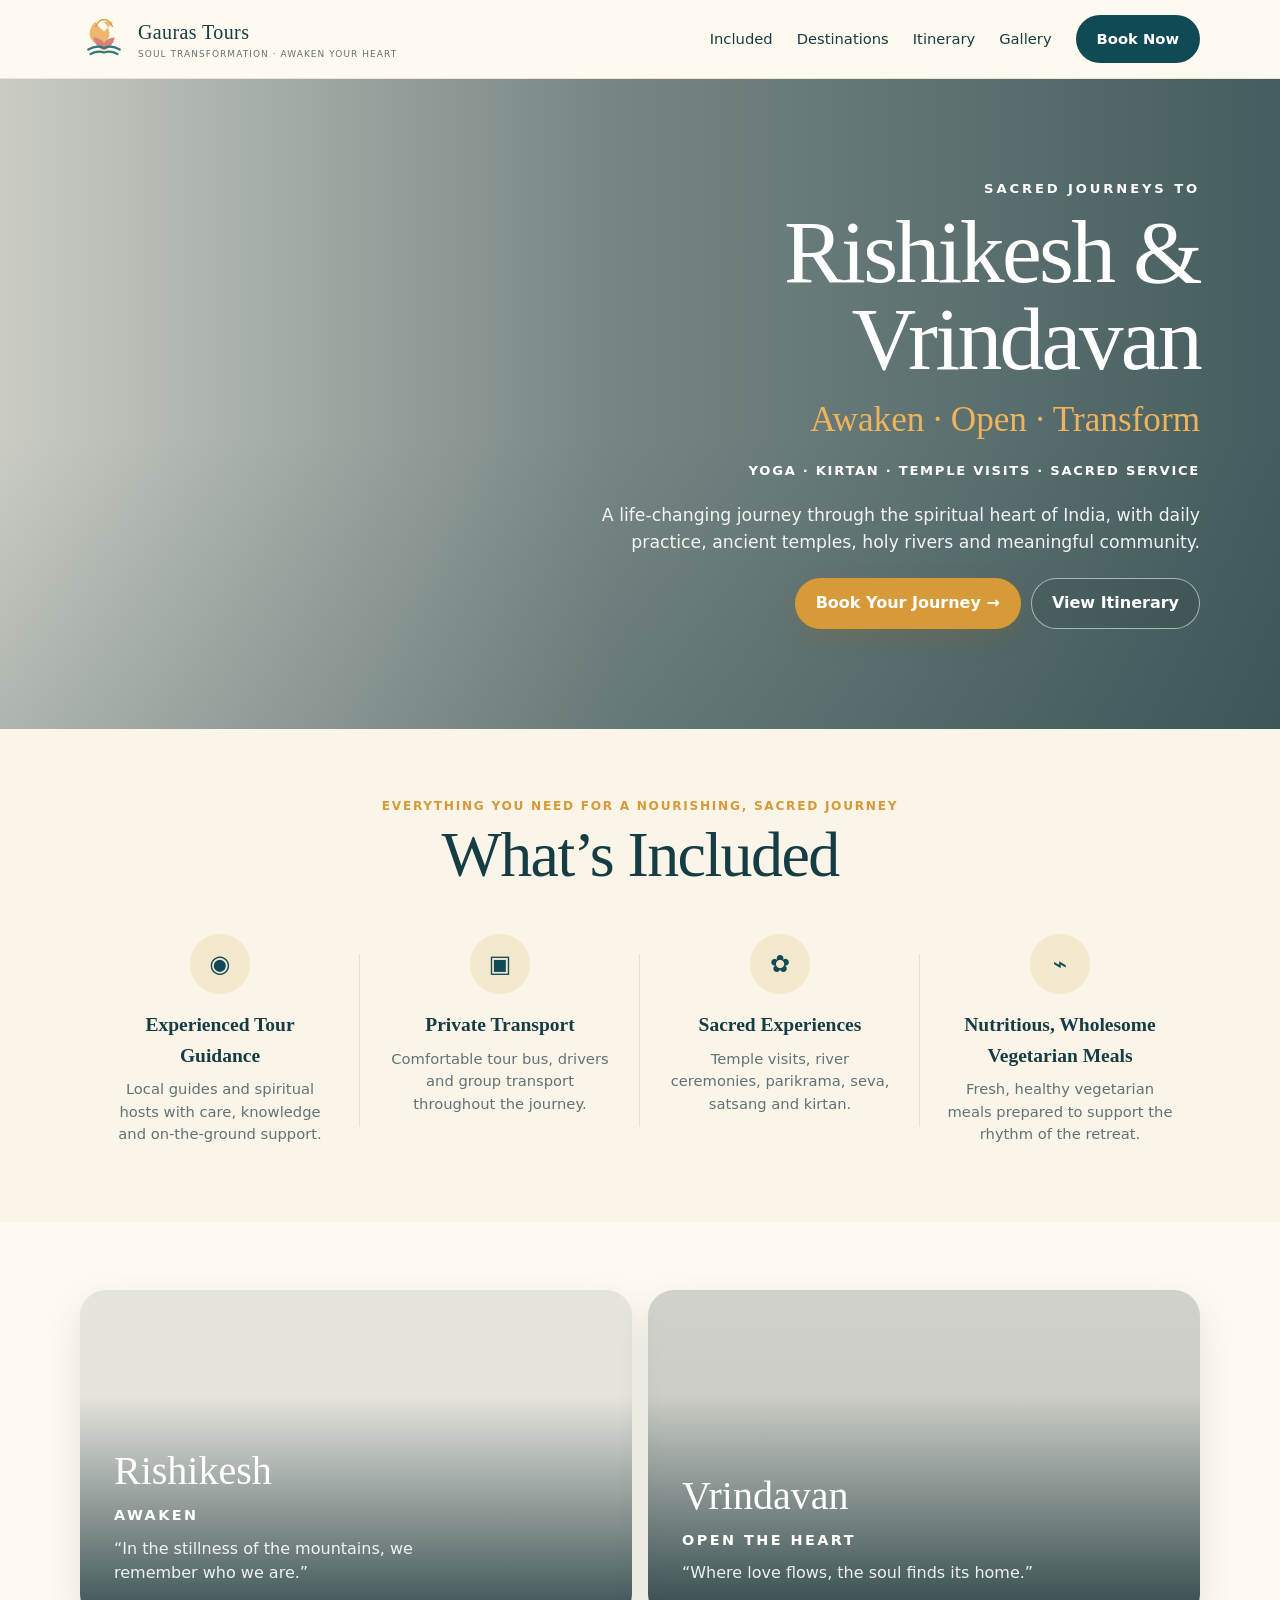
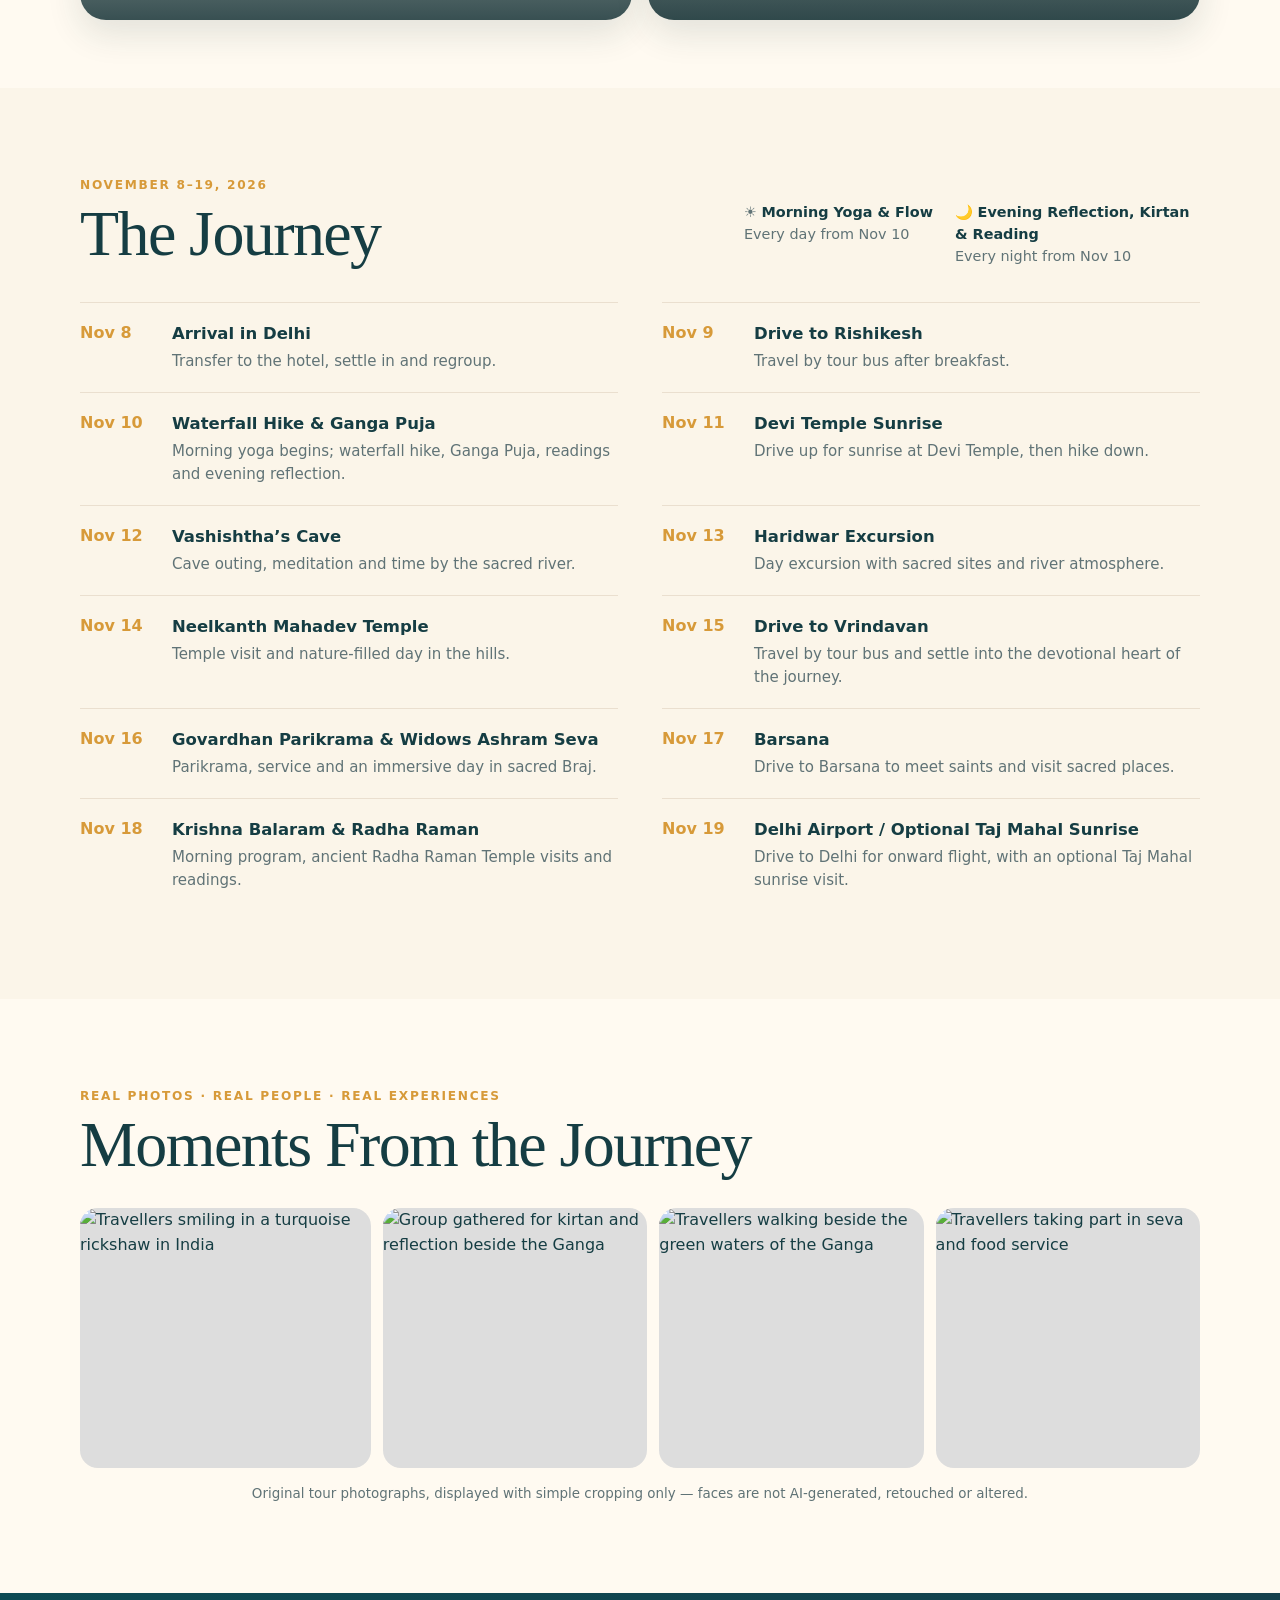
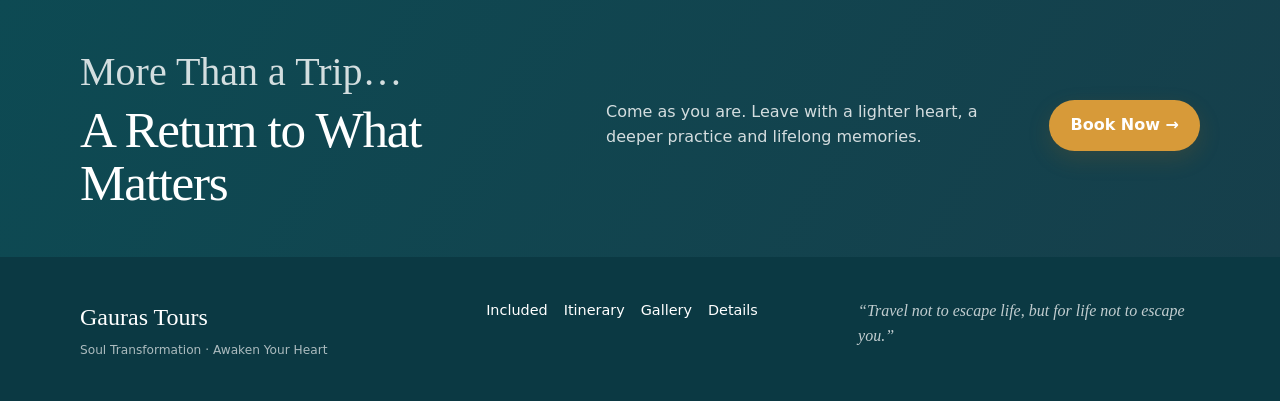
==== index.html @ 0816b063 "Add files via upload Update photos and website layout" ====
<!doctype html>
<html lang="en">
<head>
  <meta charset="utf-8" />
  <meta name="viewport" content="width=device-width, initial-scale=1" />
  <meta name="description" content="Gauras Tours — a small-group spiritual journey through Delhi, Rishikesh and Vrindavan, November 8–19, 2026." />
  <title>Gauras Tours — Soul Transformation, Awaken Your Heart</title>
  <link rel="icon" href="favicon.svg" />
  <link rel="stylesheet" href="styles.css" />
</head>
<body>
  <nav class="nav">
    <div class="container nav-inner">
      <a class="brand" href="#top" aria-label="Gauras Tours home">
        <span class="brand-mark" aria-hidden="true">
          <svg viewBox="0 0 64 64" fill="none">
            <path d="M32 9c6 7 8 13 7 19-2 9-13 12-13 12s-11-3-13-12c-1-6 1-12 7-19 4 6 7 8 12 13 5-5 8-7 12-13Z" fill="#efb66d"/>
            <path d="M18 30c5 0 10 2 14 7 4-5 9-7 14-7-1 8-6 14-14 17-8-3-13-9-14-17Z" fill="#d7817b"/>
            <path d="M11 46c7-4 14-5 21-2 7-3 14-2 21 2M14 52c6-3 12-4 18-2 6-2 12-1 18 2" stroke="#2f7a78" stroke-width="3" stroke-linecap="round"/>
            <path d="M21 15c3-6 7-9 11-9 4 0 8 3 11 9" stroke="#d8a044" stroke-width="2.2" stroke-linecap="round"/>
          </svg>
        </span>
        <span><strong>Gauras Tours</strong><small>Soul Transformation · Awaken Your Heart</small></span>
      </a>
      <button class="menu-btn" aria-label="Open menu">☰</button>
      <div class="nav-links">
        <a href="#included">Included</a>
        <a href="#destinations">Destinations</a>
        <a href="#itinerary">Itinerary</a>
        <a href="#gallery">Gallery</a>
        <a class="btn btn-primary" href="booking.html">Book Now</a>
      </div>
    </div>
  </nav>

  <main id="top">
    <section class="hero-banner">
      <div class="hero-shade"></div>
      <div class="container hero-copy">
        <p class="eyebrow light">Sacred journeys to</p>
        <h1>Rishikesh &amp; Vrindavan</h1>
        <p class="script-line">Awaken · Open · Transform</p>
        <p class="hero-tags">Yoga · Kirtan · Temple Visits · Sacred Service</p>
        <p class="hero-sub">A life-changing journey through the spiritual heart of India, with daily practice, ancient temples, holy rivers and meaningful community.</p>
        <div class="hero-actions">
          <a class="btn btn-gold" href="booking.html">Book Your Journey →</a>
          <a class="btn btn-ghost" href="#itinerary">View Itinerary</a>
        </div>
      </div>
    </section>

    <section class="section compact" id="included">
      <div class="container">
        <div class="section-title centered">
          <p class="kicker">Everything you need for a nourishing, sacred journey</p>
          <h2>What’s Included</h2>
        </div>
        <div class="include-grid">
          <article class="include-card"><div class="icon-badge">◉</div><h3>Experienced Tour Guidance</h3><p>Local guides and spiritual hosts with care, knowledge and on-the-ground support.</p></article>
          <article class="include-card"><div class="icon-badge">▣</div><h3>Private Transport</h3><p>Comfortable tour bus, drivers and group transport throughout the journey.</p></article>
          <article class="include-card"><div class="icon-badge">✿</div><h3>Sacred Experiences</h3><p>Temple visits, river ceremonies, parikrama, seva, satsang and kirtan.</p></article>
          <article class="include-card"><div class="icon-badge">⌁</div><h3>Nutritious, Wholesome Vegetarian Meals</h3><p>Fresh, healthy vegetarian meals prepared to support the rhythm of the retreat.</p></article>
        </div>
      </div>
    </section>

    <section class="section compact alt" id="destinations">
      <div class="container destination-grid">
        <article class="destination destination-rishikesh">
          <div><p class="script-line small-script">Rishikesh</p><h3>AWAKEN</h3><p>“In the stillness of the mountains, we remember who we are.”</p></div>
        </article>
        <article class="destination destination-vrindavan">
          <div><p class="script-line small-script">Vrindavan</p><h3>OPEN THE HEART</h3><p>“Where love flows, the soul finds its home.”</p></div>
        </article>
      </div>
    </section>

    <section class="section" id="itinerary">
      <div class="container">
        <div class="section-title journey-heading">
          <div><p class="kicker">November 8–19, 2026</p><h2>The Journey</h2></div>
          <div class="daily-rhythm">
            <span>☀️ <strong>Morning Yoga &amp; Flow</strong><br>Every day from Nov 10</span>
            <span>🌙 <strong>Evening Reflection, Kirtan &amp; Reading</strong><br>Every night from Nov 10</span>
          </div>
        </div>
        <div class="journey-list">
          <div class="journey-day"><time>Nov 8</time><div><h3>Arrival in Delhi</h3><p>Transfer to the hotel, settle in and regroup.</p></div></div>
          <div class="journey-day"><time>Nov 9</time><div><h3>Drive to Rishikesh</h3><p>Travel by tour bus after breakfast.</p></div></div>
          <div class="journey-day"><time>Nov 10</time><div><h3>Waterfall Hike &amp; Ganga Puja</h3><p>Morning yoga begins; waterfall hike, Ganga Puja, readings and evening reflection.</p></div></div>
          <div class="journey-day"><time>Nov 11</time><div><h3>Devi Temple Sunrise</h3><p>Drive up for sunrise at Devi Temple, then hike down.</p></div></div>
          <div class="journey-day"><time>Nov 12</time><div><h3>Vashishtha’s Cave</h3><p>Cave outing, meditation and time by the sacred river.</p></div></div>
          <div class="journey-day"><time>Nov 13</time><div><h3>Haridwar Excursion</h3><p>Day excursion with sacred sites and river atmosphere.</p></div></div>
          <div class="journey-day"><time>Nov 14</time><div><h3>Neelkanth Mahadev Temple</h3><p>Temple visit and nature-filled day in the hills.</p></div></div>
          <div class="journey-day"><time>Nov 15</time><div><h3>Drive to Vrindavan</h3><p>Travel by tour bus and settle into the devotional heart of the journey.</p></div></div>
          <div class="journey-day"><time>Nov 16</time><div><h3>Govardhan Parikrama &amp; Widows Ashram Seva</h3><p>Parikrama, service and an immersive day in sacred Braj.</p></div></div>
          <div class="journey-day"><time>Nov 17</time><div><h3>Barsana</h3><p>Drive to Barsana to meet saints and visit sacred places.</p></div></div>
          <div class="journey-day"><time>Nov 18</time><div><h3>Krishna Balaram &amp; Radha Raman</h3><p>Morning program, ancient Radha Raman Temple visits and readings.</p></div></div>
          <div class="journey-day"><time>Nov 19</time><div><h3>Delhi Airport / Optional Taj Mahal Sunrise</h3><p>Drive to Delhi for onward flight, with an optional Taj Mahal sunrise visit.</p></div></div>
        </div>
      </div>
    </section>

    <section class="section alt" id="gallery">
      <div class="container">
        <div class="section-title gallery-head">
          <div><p class="kicker">Real photos · real people · real experiences</p><h2>Moments From the Journey</h2></div>
        </div>
        <div class="gallery-grid">
          <figure><img src="assets/rickshaw.jpg" alt="Travellers smiling in a turquoise rickshaw in India" loading="lazy"></figure>
          <figure><img src="assets/riverside-kirtan.jpg" alt="Group gathered for kirtan and reflection beside the Ganga" loading="lazy"></figure>
          <figure><img src="assets/ganga-walk.jpg" alt="Travellers walking beside the green waters of the Ganga" loading="lazy"></figure>
          <figure><img src="assets/seva.jpg" alt="Travellers taking part in seva and food service" loading="lazy"></figure>
        </div>
        <p class="photo-note">Original tour photographs, displayed with simple cropping only — faces are not AI-generated, retouched or altered.</p>
      </div>
    </section>

    <section class="closing-strip">
      <div class="container closing-inner">
        <div><p class="script-line small-script">More Than a Trip…</p><h2>A Return to What Matters</h2></div>
        <p>Come as you are. Leave with a lighter heart, a deeper practice and lifelong memories.</p>
        <a class="btn btn-gold" href="booking.html">Book Now →</a>
      </div>
    </section>
  </main>

  <footer class="footer dark-footer">
    <div class="container footer-inner">
      <div class="footer-brand"><strong>Gauras Tours</strong><span>Soul Transformation · Awaken Your Heart</span></div>
      <div class="footer-links"><a href="#included">Included</a><a href="#itinerary">Itinerary</a><a href="#gallery">Gallery</a><a href="details.html">Details</a></div>
      <div class="footer-quote">“Travel not to escape life, but for life not to escape you.”</div>
    </div>
  </footer>
  <script src="script.js"></script>
</body>
</html>
---- styles.css ----
:root{
  --ink:#153d43;--muted:#607376;--cream:#fbf5e9;--paper:#fffaf1;--teal:#0f4a55;--teal2:#2f7a78;--gold:#d79a39;--rose:#d58179;--line:#eadfcf;--white:#fff;--shadow:0 14px 34px rgba(24,55,58,.12);--radius:24px
}
*{box-sizing:border-box}html{scroll-behavior:smooth}body{margin:0;font-family:Inter,ui-sans-serif,system-ui,-apple-system,BlinkMacSystemFont,"Segoe UI",sans-serif;color:var(--ink);background:var(--cream);line-height:1.55}a{color:inherit;text-decoration:none}img{display:block;max-width:100%}.container{width:min(1120px,calc(100% - 36px));margin:auto}
.nav{position:sticky;top:0;z-index:100;background:rgba(255,250,241,.94);backdrop-filter:blur(14px);border-bottom:1px solid rgba(234,223,207,.85)}.nav-inner{height:78px;display:flex;align-items:center;justify-content:space-between;gap:22px}.brand{display:flex;align-items:center;gap:10px}.brand-mark{width:48px;height:48px;display:grid;place-items:center;flex:0 0 auto}.brand-mark svg{width:100%;height:100%}.brand strong{display:block;font-family:Georgia,serif;font-size:1.25rem;font-weight:500;letter-spacing:.02em}.brand small{display:block;font-size:.56rem;text-transform:uppercase;letter-spacing:.12em;color:var(--muted)}.nav-links{display:flex;align-items:center;gap:24px;font-size:.92rem}.menu-btn{display:none;border:0;background:transparent;font-size:1.55rem;color:var(--ink)}
.btn{display:inline-flex;align-items:center;justify-content:center;padding:12px 20px;border-radius:999px;font-weight:750;border:1px solid transparent;transition:.2s ease}.btn-primary{background:var(--teal);color:white}.btn-gold{background:var(--gold);color:white;box-shadow:0 8px 22px rgba(155,100,24,.2)}.btn-ghost{border-color:rgba(255,255,255,.55);color:white;background:rgba(0,0,0,.08)}.btn:hover{transform:translateY(-1px)}
.hero-banner{min-height:650px;position:relative;display:grid;align-items:center;background-image:url('assets/riverside-kirtan.jpg');background-size:cover;background-position:center 44%;overflow:hidden}.hero-shade{position:absolute;inset:0;background:linear-gradient(90deg,rgba(8,42,48,.20),rgba(8,42,48,.55) 48%,rgba(8,42,48,.75)),linear-gradient(0deg,rgba(8,42,48,.14),transparent 45%)}.hero-copy{position:relative;color:white;text-align:right;display:flex;flex-direction:column;align-items:flex-end}.eyebrow{font-size:.82rem;text-transform:uppercase;letter-spacing:.22em;font-weight:800;margin:0 0 8px}.hero-copy h1{font-family:Georgia,serif;font-size:clamp(3.4rem,7vw,6.2rem);line-height:.98;max-width:760px;margin:0;font-weight:500;letter-spacing:-.03em}.script-line{font-family:"Brush Script MT","Segoe Script",cursive;font-size:2.2rem;color:#efb35a;margin:10px 0 0}.hero-tags{text-transform:uppercase;letter-spacing:.13em;font-size:.82rem;font-weight:800}.hero-sub{max-width:600px;font-size:1.08rem;color:rgba(255,255,255,.92);margin:8px 0 22px}.hero-actions{display:flex;gap:10px;flex-wrap:wrap;justify-content:flex-end}
.section{padding:88px 0}.section.compact{padding:68px 0}.section.alt{background:var(--paper)}.section-title h2,h2{font-family:Georgia,serif;font-weight:500;font-size:clamp(2.4rem,5vw,4.5rem);line-height:1.04;letter-spacing:-.025em;margin:6px 0 0}.section-title.centered{text-align:center}.kicker{text-transform:uppercase;letter-spacing:.14em;color:var(--gold);font-size:.76rem;font-weight:800;margin:0}
.include-grid{display:grid;grid-template-columns:repeat(4,1fr);gap:0;margin-top:38px}.include-card{text-align:center;padding:8px 26px;position:relative}.include-card:not(:last-child):after{content:"";position:absolute;right:0;top:12%;height:76%;width:1px;background:var(--line)}.icon-badge{width:60px;height:60px;margin:0 auto 16px;border-radius:50%;display:grid;place-items:center;background:#f3e7ce;color:var(--teal);font-size:1.5rem}.include-card h3{font-family:Georgia,serif;font-size:1.22rem;margin:0 0 7px}.include-card p{font-size:.92rem;color:var(--muted);margin:0}
.destination-grid{display:grid;grid-template-columns:1fr 1fr;gap:16px}.destination{min-height:330px;border-radius:26px;overflow:hidden;position:relative;display:flex;align-items:flex-end;padding:34px;color:white;background-size:cover;background-position:center;box-shadow:var(--shadow)}.destination:before{content:"";position:absolute;inset:0;background:linear-gradient(to top,rgba(6,37,42,.80),rgba(6,37,42,.10) 68%)}.destination>div{position:relative}.small-script{font-size:2.5rem;color:white;margin:0}.destination h3{font-size:.9rem;letter-spacing:.17em;margin:2px 0 10px}.destination p:last-child{max-width:360px;margin:0;color:rgba(255,255,255,.9)}.destination-rishikesh{background-image:url('assets/ganga-walk.jpg')}.destination-vrindavan{background-image:linear-gradient(rgba(30,49,46,.10),rgba(30,49,46,.18)),url('assets/vrindavan-real.jpg');background-position:center 58%}
.journey-heading{display:flex;justify-content:space-between;align-items:flex-end;gap:30px;margin-bottom:34px}.daily-rhythm{display:flex;gap:22px;font-size:.9rem;color:var(--muted)}.daily-rhythm span{max-width:245px}.daily-rhythm strong{color:var(--ink)}.journey-list{display:grid;grid-template-columns:1fr 1fr;column-gap:44px;row-gap:0}.journey-day{display:grid;grid-template-columns:78px 1fr;gap:14px;padding:18px 0;border-top:1px solid var(--line)}.journey-day time{font-weight:850;color:var(--gold)}.journey-day h3{font-size:1.03rem;margin:0 0 4px}.journey-day p{margin:0;color:var(--muted);font-size:.94rem}
.gallery-head{display:flex;justify-content:space-between;align-items:end}.gallery-grid{display:grid;grid-template-columns:1.1fr 1fr 1fr 1fr;gap:12px;margin-top:30px}.gallery-grid figure{margin:0;height:260px;border-radius:18px;overflow:hidden;background:#ddd}.gallery-grid figure:first-child{height:260px}.gallery-grid img{width:100%;height:100%;object-fit:cover}.gallery-grid figure:nth-child(1) img{object-position:center 48%}.gallery-grid figure:nth-child(2) img{object-position:center 47%}.gallery-grid figure:nth-child(3) img{object-position:center 50%}.gallery-grid figure:nth-child(4) img{object-position:center 44%}.photo-note{text-align:center;color:var(--muted);font-size:.84rem;margin:16px 0 0}
.closing-strip{background:linear-gradient(120deg,#0d4a53,#163f4b);color:white;padding:48px 0}.closing-inner{display:grid;grid-template-columns:1.2fr 1fr auto;gap:30px;align-items:center}.closing-inner h2{font-size:clamp(2rem,4vw,3.4rem);margin:0}.closing-inner p{color:rgba(255,255,255,.82);margin:0}.dark-footer{background:#0b3943;color:white;padding:42px 0}.footer-inner{display:grid;grid-template-columns:1.1fr 1fr 1fr;gap:30px;align-items:start}.footer-brand strong{display:block;font-family:Georgia,serif;font-size:1.5rem;font-weight:500}.footer-brand span{display:block;color:rgba(255,255,255,.66);font-size:.76rem;margin-top:4px}.footer-links{display:flex;gap:16px;flex-wrap:wrap;font-size:.9rem}.footer-quote{font-family:Georgia,serif;font-style:italic;color:rgba(255,255,255,.75)}
.page-hero{padding:72px 0 48px}.page-hero h1{font-family:Georgia,serif;font-size:clamp(3rem,7vw,5.8rem);font-weight:500;line-height:1;margin:12px 0 18px}.prose{max-width:820px}.timeline{display:grid;gap:0}.timeline-item{display:grid;grid-template-columns:140px 1fr;gap:22px;padding:22px 0;border-top:1px solid var(--line)}.timeline-item strong{color:var(--gold)}.timeline-item h3{margin:0 0 5px}.timeline-item p{margin:0;color:var(--muted)}.cards{display:grid;grid-template-columns:repeat(4,1fr);gap:16px}.card{background:white;border:1px solid var(--line);border-radius:20px;padding:24px}.card h3{margin:0 0 7px}.card p{margin:0;color:var(--muted)}.price-panel{display:grid;grid-template-columns:1.1fr .9fr;gap:22px}.price-main{background:var(--teal);color:white;padding:38px;border-radius:26px}.price{font-family:Georgia,serif;font-size:4rem}.booking-layout{display:grid;grid-template-columns:1.05fr .95fr;gap:28px;align-items:start}.form-card{background:white;border:1px solid var(--line);border-radius:24px;padding:28px}.form-grid{display:grid;grid-template-columns:1fr 1fr;gap:14px}.field{margin-bottom:15px}label{display:block;font-size:.9rem;font-weight:750;margin-bottom:6px}input,select,textarea{width:100%;font:inherit;padding:13px 14px;border:1px solid #d9cfbf;border-radius:12px;background:#fffdf8}textarea{min-height:120px}.notice{background:#f3eadc;border-radius:16px;padding:17px;color:#665c4f;font-size:.9rem}.small{font-size:.86rem;color:var(--muted)}
@media(max-width:900px){.include-grid{grid-template-columns:1fr 1fr;gap:24px}.include-card:after{display:none}.journey-list{grid-template-columns:1fr}.journey-heading{align-items:flex-start;flex-direction:column}.daily-rhythm{flex-direction:column;gap:10px}.gallery-grid{grid-template-columns:1fr 1fr}.gallery-grid figure,.gallery-grid figure:first-child{height:280px}.closing-inner,.footer-inner,.price-panel,.booking-layout{grid-template-columns:1fr}.cards{grid-template-columns:1fr 1fr}}
@media(max-width:720px){.container{width:min(100% - 28px,1120px)}.nav-inner{height:68px}.brand small{display:none}.brand-mark{width:42px;height:42px}.menu-btn{display:block}.nav-links{display:none;position:absolute;left:14px;right:14px;top:74px;padding:16px;border-radius:16px;background:#fffaf1;border:1px solid var(--line);box-shadow:var(--shadow);flex-direction:column;align-items:stretch}.nav-links.open{display:flex}.nav-links .btn{width:100%}.hero-banner{min-height:620px;background-position:37% center}.hero-shade{background:linear-gradient(0deg,rgba(8,42,48,.80),rgba(8,42,48,.20) 58%,rgba(8,42,48,.08))}.hero-copy{text-align:left;align-items:flex-start;justify-content:flex-end;padding-top:250px;padding-bottom:40px}.hero-copy h1{font-size:clamp(3rem,15vw,4.7rem)}.script-line{font-size:1.9rem}.hero-tags{font-size:.72rem}.hero-actions{justify-content:flex-start}.section,.section.compact{padding:58px 0}.include-grid{grid-template-columns:1fr}.include-card{padding:8px 12px}.destination-grid{grid-template-columns:1fr}.destination{min-height:300px}.destination-vrindavan{background-position:center 54%}.journey-day{grid-template-columns:62px 1fr}.gallery-grid{grid-template-columns:1fr 1fr;gap:8px}.gallery-grid figure,.gallery-grid figure:first-child{height:190px}.gallery-grid figure:nth-child(1) img{object-position:center 45%}.gallery-grid figure:nth-child(2) img{object-position:center 45%}.gallery-grid figure:nth-child(3) img{object-position:center 50%}.gallery-grid figure:nth-child(4) img{object-position:center 42%}.closing-inner{gap:18px}.footer-links{gap:12px}.cards{grid-template-columns:1fr}.form-grid{grid-template-columns:1fr}.timeline-item{grid-template-columns:1fr;gap:4px}}
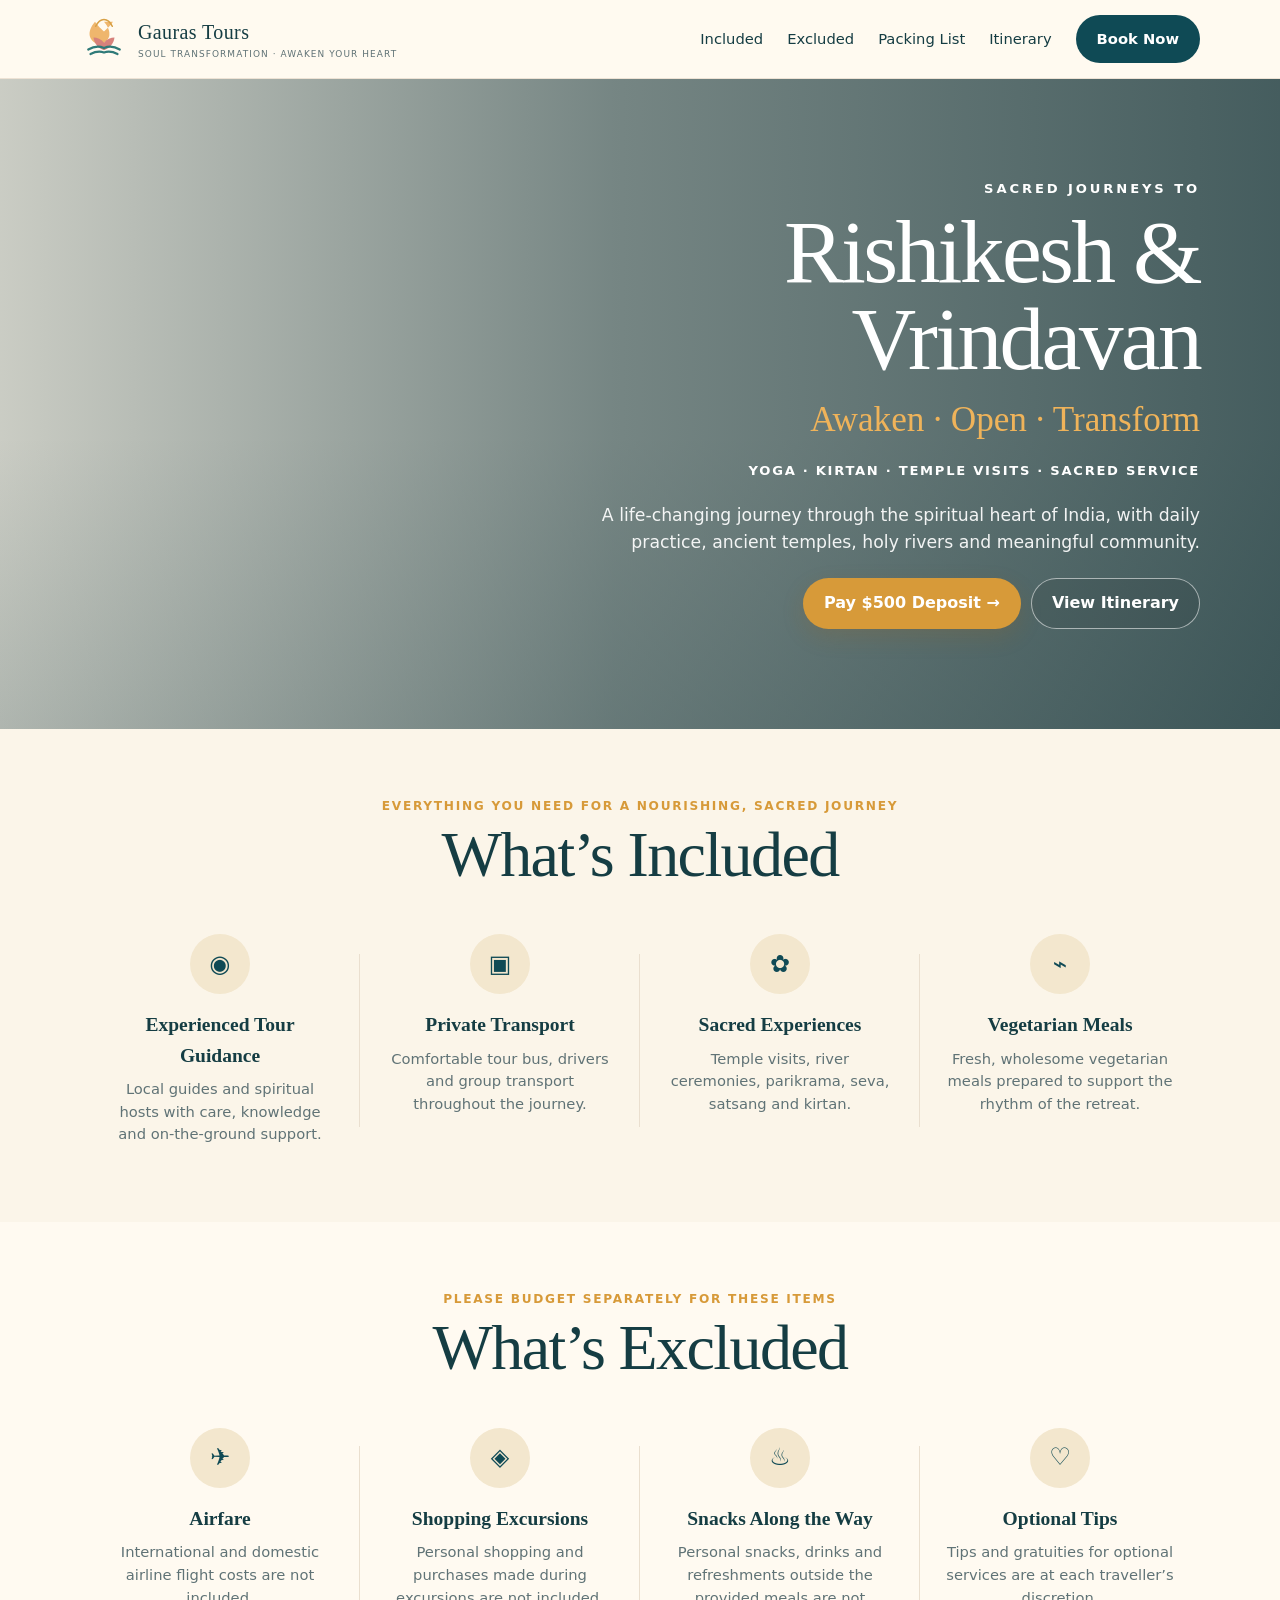
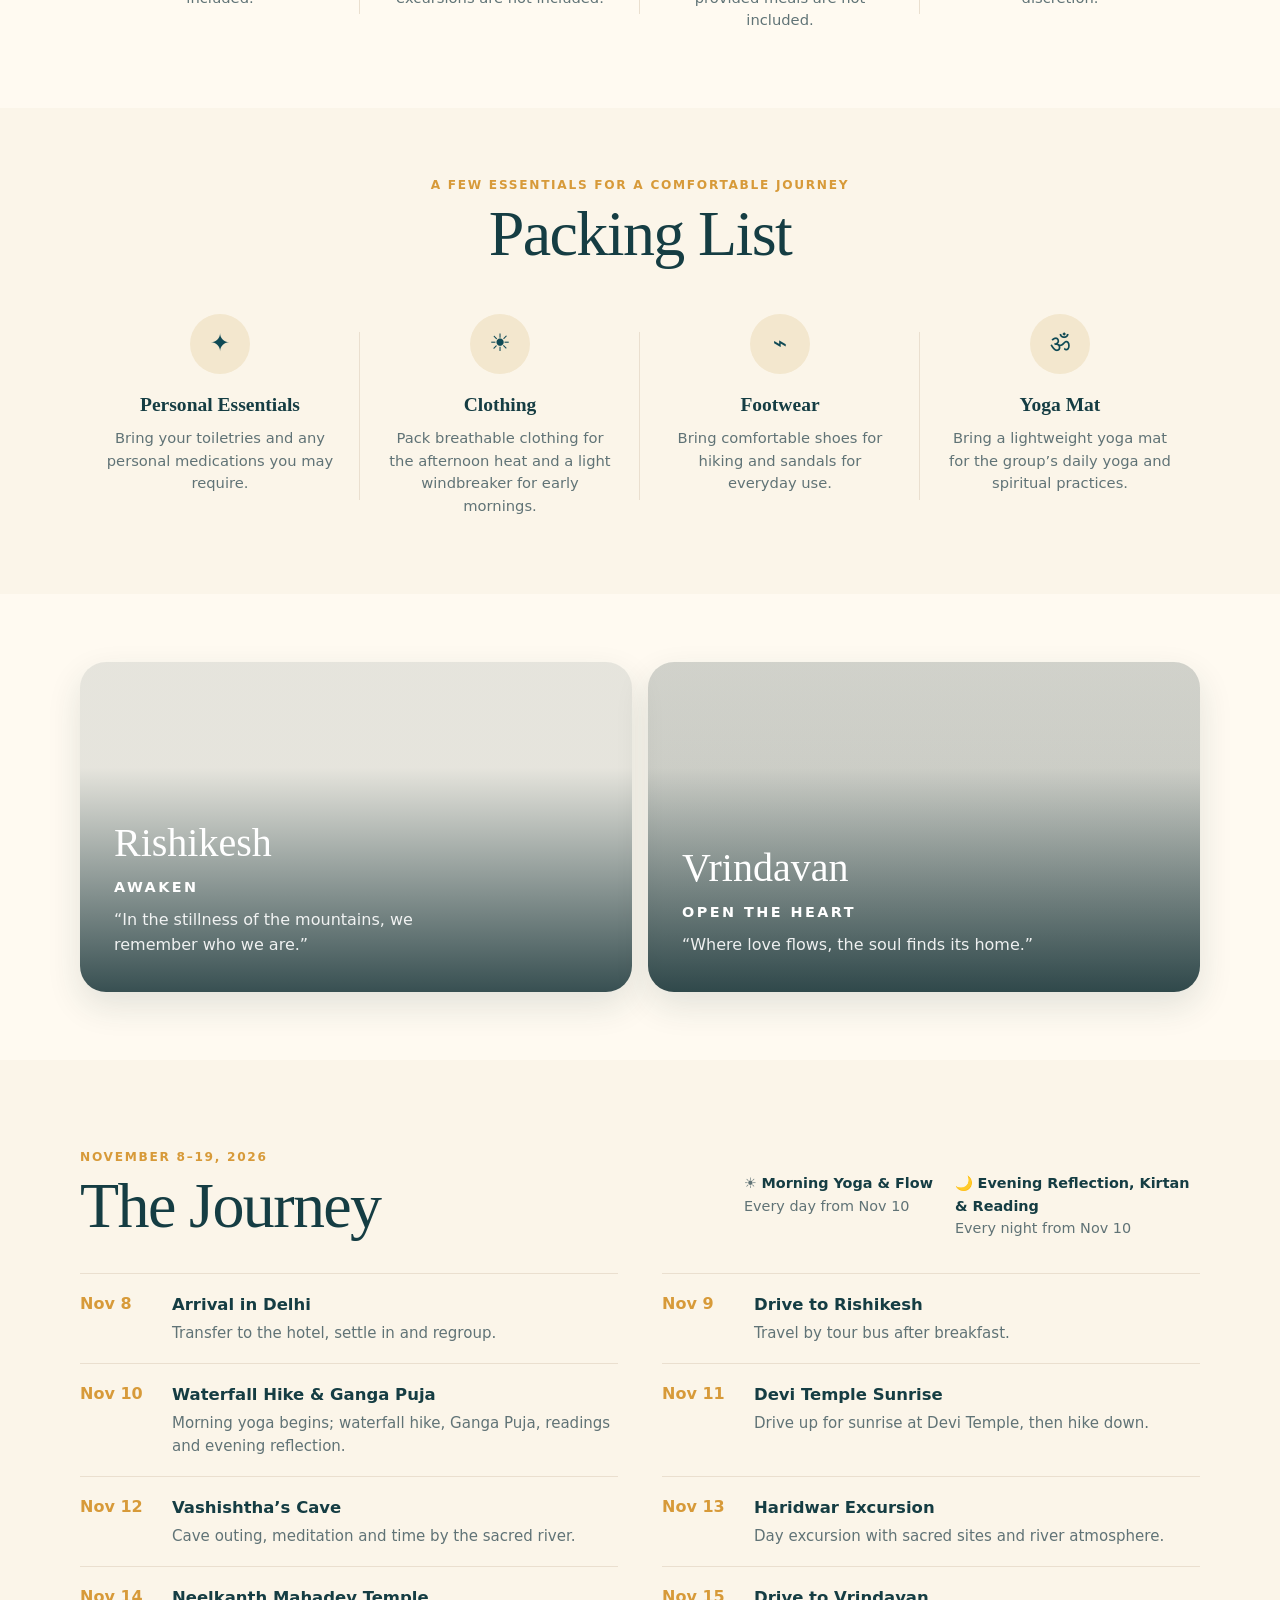
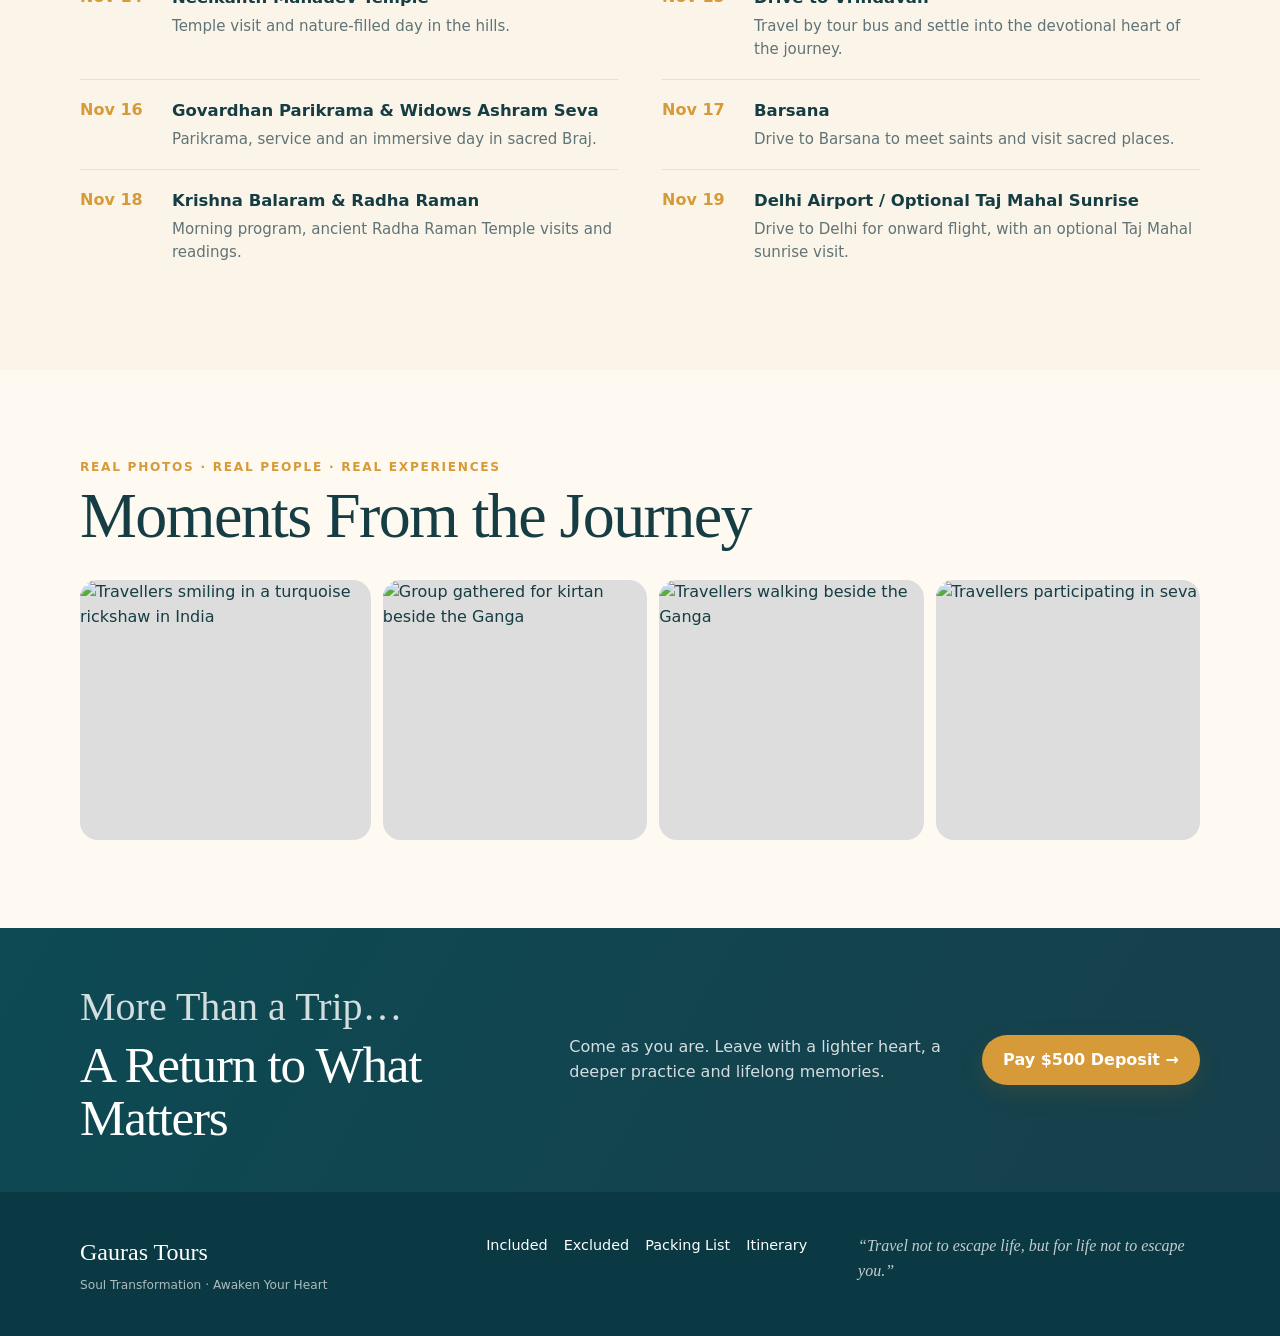
==== commit 13188f91: "Update index.html     Add exclusions, packing list and payment link" ====
--- a/index.html
+++ b/index.html
@@ -1,137 +1,577 @@
 <!doctype html>
+
 <html lang="en">
+
 <head>
+
   <meta charset="utf-8" />
+
   <meta name="viewport" content="width=device-width, initial-scale=1" />
+
   <meta name="description" content="Gauras Tours — a small-group spiritual journey through Delhi, Rishikesh and Vrindavan, November 8–19, 2026." />
+
   <title>Gauras Tours — Soul Transformation, Awaken Your Heart</title>
+
   <link rel="icon" href="favicon.svg" />
+
   <link rel="stylesheet" href="styles.css" />
+
 </head>
+
 <body>
+
   <nav class="nav">
+
     <div class="container nav-inner">
+
       <a class="brand" href="#top" aria-label="Gauras Tours home">
+
         <span class="brand-mark" aria-hidden="true">
+
           <svg viewBox="0 0 64 64" fill="none">
+
             <path d="M32 9c6 7 8 13 7 19-2 9-13 12-13 12s-11-3-13-12c-1-6 1-12 7-19 4 6 7 8 12 13 5-5 8-7 12-13Z" fill="#efb66d"/>
+
             <path d="M18 30c5 0 10 2 14 7 4-5 9-7 14-7-1 8-6 14-14 17-8-3-13-9-14-17Z" fill="#d7817b"/>
+
             <path d="M11 46c7-4 14-5 21-2 7-3 14-2 21 2M14 52c6-3 12-4 18-2 6-2 12-1 18 2" stroke="#2f7a78" stroke-width="3" stroke-linecap="round"/>
+
             <path d="M21 15c3-6 7-9 11-9 4 0 8 3 11 9" stroke="#d8a044" stroke-width="2.2" stroke-linecap="round"/>
+
           </svg>
+
         </span>
-        <span><strong>Gauras Tours</strong><small>Soul Transformation · Awaken Your Heart</small></span>
+
+        <span>
+
+          <strong>Gauras Tours</strong>
+
+          <small>Soul Transformation · Awaken Your Heart</small>
+
+        </span>
+
       </a>
+
       <button class="menu-btn" aria-label="Open menu">☰</button>
+
       <div class="nav-links">
+
         <a href="#included">Included</a>
-        <a href="#destinations">Destinations</a>
+
+        <a href="#excluded">Excluded</a>
+
+        <a href="#packing">Packing List</a>
+
         <a href="#itinerary">Itinerary</a>
-        <a href="#gallery">Gallery</a>
-        <a class="btn btn-primary" href="booking.html">Book Now</a>
-      </div>
+
+        <a
+
+          class="btn btn-primary"
+
+          href="https://square.link/u/m7vlP7aY?src=sheet"
+
+          target="_blank"
+
+          rel="noopener"
+
+        >Book Now</a>
+
+      </div>
+
     </div>
+
   </nav>
 
   <main id="top">
+
     <section class="hero-banner">
+
       <div class="hero-shade"></div>
+
       <div class="container hero-copy">
+
         <p class="eyebrow light">Sacred journeys to</p>
+
         <h1>Rishikesh &amp; Vrindavan</h1>
+
         <p class="script-line">Awaken · Open · Transform</p>
+
         <p class="hero-tags">Yoga · Kirtan · Temple Visits · Sacred Service</p>
-        <p class="hero-sub">A life-changing journey through the spiritual heart of India, with daily practice, ancient temples, holy rivers and meaningful community.</p>
+
+        <p class="hero-sub">
+
+          A life-changing journey through the spiritual heart of India,
+
+          with daily practice, ancient temples, holy rivers and meaningful community.
+
+        </p>
+
         <div class="hero-actions">
-          <a class="btn btn-gold" href="booking.html">Book Your Journey →</a>
+
+          <a
+
+            class="btn btn-gold"
+
+            href="https://square.link/u/m7vlP7aY?src=sheet"
+
+            target="_blank"
+
+            rel="noopener"
+
+          >Pay $500 Deposit →</a>
+
           <a class="btn btn-ghost" href="#itinerary">View Itinerary</a>
-        </div>
-      </div>
+
+        </div>
+
+      </div>
+
     </section>
 
     <section class="section compact" id="included">
+
       <div class="container">
+
         <div class="section-title centered">
+
           <p class="kicker">Everything you need for a nourishing, sacred journey</p>
+
           <h2>What’s Included</h2>
-        </div>
+
+        </div>
+
         <div class="include-grid">
-          <article class="include-card"><div class="icon-badge">◉</div><h3>Experienced Tour Guidance</h3><p>Local guides and spiritual hosts with care, knowledge and on-the-ground support.</p></article>
-          <article class="include-card"><div class="icon-badge">▣</div><h3>Private Transport</h3><p>Comfortable tour bus, drivers and group transport throughout the journey.</p></article>
-          <article class="include-card"><div class="icon-badge">✿</div><h3>Sacred Experiences</h3><p>Temple visits, river ceremonies, parikrama, seva, satsang and kirtan.</p></article>
-          <article class="include-card"><div class="icon-badge">⌁</div><h3>Nutritious, Wholesome Vegetarian Meals</h3><p>Fresh, healthy vegetarian meals prepared to support the rhythm of the retreat.</p></article>
-        </div>
-      </div>
+
+          <article class="include-card">
+
+            <div class="icon-badge">◉</div>
+
+            <h3>Experienced Tour Guidance</h3>
+
+            <p>Local guides and spiritual hosts with care, knowledge and on-the-ground support.</p>
+
+          </article>
+
+          <article class="include-card">
+
+            <div class="icon-badge">▣</div>
+
+            <h3>Private Transport</h3>
+
+            <p>Comfortable tour bus, drivers and group transport throughout the journey.</p>
+
+          </article>
+
+          <article class="include-card">
+
+            <div class="icon-badge">✿</div>
+
+            <h3>Sacred Experiences</h3>
+
+            <p>Temple visits, river ceremonies, parikrama, seva, satsang and kirtan.</p>
+
+          </article>
+
+          <article class="include-card">
+
+            <div class="icon-badge">⌁</div>
+
+            <h3>Vegetarian Meals</h3>
+
+            <p>Fresh, wholesome vegetarian meals prepared to support the rhythm of the retreat.</p>
+
+          </article>
+
+        </div>
+
+      </div>
+
+    </section>
+
+    <section class="section compact alt" id="excluded">
+
+      <div class="container">
+
+        <div class="section-title centered">
+
+          <p class="kicker">Please budget separately for these items</p>
+
+          <h2>What’s Excluded</h2>
+
+        </div>
+
+        <div class="include-grid">
+
+          <article class="include-card">
+
+            <div class="icon-badge">✈</div>
+
+            <h3>Airfare</h3>
+
+            <p>International and domestic airline flight costs are not included.</p>
+
+          </article>
+
+          <article class="include-card">
+
+            <div class="icon-badge">◈</div>
+
+            <h3>Shopping Excursions</h3>
+
+            <p>Personal shopping and purchases made during excursions are not included.</p>
+
+          </article>
+
+          <article class="include-card">
+
+            <div class="icon-badge">♨</div>
+
+            <h3>Snacks Along the Way</h3>
+
+            <p>Personal snacks, drinks and refreshments outside the provided meals are not included.</p>
+
+          </article>
+
+          <article class="include-card">
+
+            <div class="icon-badge">♡</div>
+
+            <h3>Optional Tips</h3>
+
+            <p>Tips and gratuities for optional services are at each traveller’s discretion.</p>
+
+          </article>
+
+        </div>
+
+      </div>
+
+    </section>
+
+    <section class="section compact" id="packing">
+
+      <div class="container">
+
+        <div class="section-title centered">
+
+          <p class="kicker">A few essentials for a comfortable journey</p>
+
+          <h2>Packing List</h2>
+
+        </div>
+
+        <div class="include-grid">
+
+          <article class="include-card">
+
+            <div class="icon-badge">✦</div>
+
+            <h3>Personal Essentials</h3>
+
+            <p>Bring your toiletries and any personal medications you may require.</p>
+
+          </article>
+
+          <article class="include-card">
+
+            <div class="icon-badge">☀</div>
+
+            <h3>Clothing</h3>
+
+            <p>Pack breathable clothing for the afternoon heat and a light windbreaker for early mornings.</p>
+
+          </article>
+
+          <article class="include-card">
+
+            <div class="icon-badge">⌁</div>
+
+            <h3>Footwear</h3>
+
+            <p>Bring comfortable shoes for hiking and sandals for everyday use.</p>
+
+          </article>
+
+          <article class="include-card">
+
+            <div class="icon-badge">ॐ</div>
+
+            <h3>Yoga Mat</h3>
+
+            <p>Bring a lightweight yoga mat for the group’s daily yoga and spiritual practices.</p>
+
+          </article>
+
+        </div>
+
+      </div>
+
     </section>
 
     <section class="section compact alt" id="destinations">
+
       <div class="container destination-grid">
+
         <article class="destination destination-rishikesh">
-          <div><p class="script-line small-script">Rishikesh</p><h3>AWAKEN</h3><p>“In the stillness of the mountains, we remember who we are.”</p></div>
+
+          <div>
+
+            <p class="script-line small-script">Rishikesh</p>
+
+            <h3>AWAKEN</h3>
+
+            <p>“In the stillness of the mountains, we remember who we are.”</p>
+
+          </div>
+
         </article>
+
         <article class="destination destination-vrindavan">
-          <div><p class="script-line small-script">Vrindavan</p><h3>OPEN THE HEART</h3><p>“Where love flows, the soul finds its home.”</p></div>
+
+          <div>
+
+            <p class="script-line small-script">Vrindavan</p>
+
+            <h3>OPEN THE HEART</h3>
+
+            <p>“Where love flows, the soul finds its home.”</p>
+
+          </div>
+
         </article>
-      </div>
+
+      </div>
+
     </section>
 
     <section class="section" id="itinerary">
+
       <div class="container">
+
         <div class="section-title journey-heading">
-          <div><p class="kicker">November 8–19, 2026</p><h2>The Journey</h2></div>
+
+          <div>
+
+            <p class="kicker">November 8–19, 2026</p>
+
+            <h2>The Journey</h2>
+
+          </div>
+
           <div class="daily-rhythm">
+
             <span>☀️ <strong>Morning Yoga &amp; Flow</strong><br>Every day from Nov 10</span>
+
             <span>🌙 <strong>Evening Reflection, Kirtan &amp; Reading</strong><br>Every night from Nov 10</span>
-          </div>
-        </div>
+
+          </div>
+
+        </div>
+
         <div class="journey-list">
-          <div class="journey-day"><time>Nov 8</time><div><h3>Arrival in Delhi</h3><p>Transfer to the hotel, settle in and regroup.</p></div></div>
-          <div class="journey-day"><time>Nov 9</time><div><h3>Drive to Rishikesh</h3><p>Travel by tour bus after breakfast.</p></div></div>
-          <div class="journey-day"><time>Nov 10</time><div><h3>Waterfall Hike &amp; Ganga Puja</h3><p>Morning yoga begins; waterfall hike, Ganga Puja, readings and evening reflection.</p></div></div>
-          <div class="journey-day"><time>Nov 11</time><div><h3>Devi Temple Sunrise</h3><p>Drive up for sunrise at Devi Temple, then hike down.</p></div></div>
-          <div class="journey-day"><time>Nov 12</time><div><h3>Vashishtha’s Cave</h3><p>Cave outing, meditation and time by the sacred river.</p></div></div>
-          <div class="journey-day"><time>Nov 13</time><div><h3>Haridwar Excursion</h3><p>Day excursion with sacred sites and river atmosphere.</p></div></div>
-          <div class="journey-day"><time>Nov 14</time><div><h3>Neelkanth Mahadev Temple</h3><p>Temple visit and nature-filled day in the hills.</p></div></div>
-          <div class="journey-day"><time>Nov 15</time><div><h3>Drive to Vrindavan</h3><p>Travel by tour bus and settle into the devotional heart of the journey.</p></div></div>
-          <div class="journey-day"><time>Nov 16</time><div><h3>Govardhan Parikrama &amp; Widows Ashram Seva</h3><p>Parikrama, service and an immersive day in sacred Braj.</p></div></div>
-          <div class="journey-day"><time>Nov 17</time><div><h3>Barsana</h3><p>Drive to Barsana to meet saints and visit sacred places.</p></div></div>
-          <div class="journey-day"><time>Nov 18</time><div><h3>Krishna Balaram &amp; Radha Raman</h3><p>Morning program, ancient Radha Raman Temple visits and readings.</p></div></div>
-          <div class="journey-day"><time>Nov 19</time><div><h3>Delhi Airport / Optional Taj Mahal Sunrise</h3><p>Drive to Delhi for onward flight, with an optional Taj Mahal sunrise visit.</p></div></div>
-        </div>
-      </div>
+
+          <div class="journey-day">
+
+            <time>Nov 8</time>
+
+            <div><h3>Arrival in Delhi</h3><p>Transfer to the hotel, settle in and regroup.</p></div>
+
+          </div>
+
+          <div class="journey-day">
+
+            <time>Nov 9</time>
+
+            <div><h3>Drive to Rishikesh</h3><p>Travel by tour bus after breakfast.</p></div>
+
+          </div>
+
+          <div class="journey-day">
+
+            <time>Nov 10</time>
+
+            <div><h3>Waterfall Hike &amp; Ganga Puja</h3><p>Morning yoga begins; waterfall hike, Ganga Puja, readings and evening reflection.</p></div>
+
+          </div>
+
+          <div class="journey-day">
+
+            <time>Nov 11</time>
+
+            <div><h3>Devi Temple Sunrise</h3><p>Drive up for sunrise at Devi Temple, then hike down.</p></div>
+
+          </div>
+
+          <div class="journey-day">
+
+            <time>Nov 12</time>
+
+            <div><h3>Vashishtha’s Cave</h3><p>Cave outing, meditation and time by the sacred river.</p></div>
+
+          </div>
+
+          <div class="journey-day">
+
+            <time>Nov 13</time>
+
+            <div><h3>Haridwar Excursion</h3><p>Day excursion with sacred sites and river atmosphere.</p></div>
+
+          </div>
+
+          <div class="journey-day">
+
+            <time>Nov 14</time>
+
+            <div><h3>Neelkanth Mahadev Temple</h3><p>Temple visit and nature-filled day in the hills.</p></div>
+
+          </div>
+
+          <div class="journey-day">
+
+            <time>Nov 15</time>
+
+            <div><h3>Drive to Vrindavan</h3><p>Travel by tour bus and settle into the devotional heart of the journey.</p></div>
+
+          </div>
+
+          <div class="journey-day">
+
+            <time>Nov 16</time>
+
+            <div><h3>Govardhan Parikrama &amp; Widows Ashram Seva</h3><p>Parikrama, service and an immersive day in sacred Braj.</p></div>
+
+          </div>
+
+          <div class="journey-day">
+
+            <time>Nov 17</time>
+
+            <div><h3>Barsana</h3><p>Drive to Barsana to meet saints and visit sacred places.</p></div>
+
+          </div>
+
+          <div class="journey-day">
+
+            <time>Nov 18</time>
+
+            <div><h3>Krishna Balaram &amp; Radha Raman</h3><p>Morning program, ancient Radha Raman Temple visits and readings.</p></div>
+
+          </div>
+
+          <div class="journey-day">
+
+            <time>Nov 19</time>
+
+            <div><h3>Delhi Airport / Optional Taj Mahal Sunrise</h3><p>Drive to Delhi for onward flight, with an optional Taj Mahal sunrise visit.</p></div>
+
+          </div>
+
+        </div>
+
+      </div>
+
     </section>
 
     <section class="section alt" id="gallery">
+
       <div class="container">
+
         <div class="section-title gallery-head">
-          <div><p class="kicker">Real photos · real people · real experiences</p><h2>Moments From the Journey</h2></div>
-        </div>
+
+          <div>
+
+            <p class="kicker">Real photos · real people · real experiences</p>
+
+            <h2>Moments From the Journey</h2>
+
+          </div>
+
+        </div>
+
         <div class="gallery-grid">
+
           <figure><img src="assets/rickshaw.jpg" alt="Travellers smiling in a turquoise rickshaw in India" loading="lazy"></figure>
-          <figure><img src="assets/riverside-kirtan.jpg" alt="Group gathered for kirtan and reflection beside the Ganga" loading="lazy"></figure>
-          <figure><img src="assets/ganga-walk.jpg" alt="Travellers walking beside the green waters of the Ganga" loading="lazy"></figure>
-          <figure><img src="assets/seva.jpg" alt="Travellers taking part in seva and food service" loading="lazy"></figure>
-        </div>
-        <p class="photo-note">Original tour photographs, displayed with simple cropping only — faces are not AI-generated, retouched or altered.</p>
-      </div>
+
+          <figure><img src="assets/riverside-kirtan.jpg" alt="Group gathered for kirtan beside the Ganga" loading="lazy"></figure>
+
+          <figure><img src="assets/ganga-walk.jpg" alt="Travellers walking beside the Ganga" loading="lazy"></figure>
+
+          <figure><img src="assets/seva.jpg" alt="Travellers participating in seva" loading="lazy"></figure>
+
+        </div>
+
+      </div>
+
     </section>
 
     <section class="closing-strip">
+
       <div class="container closing-inner">
-        <div><p class="script-line small-script">More Than a Trip…</p><h2>A Return to What Matters</h2></div>
+
+        <div>
+
+          <p class="script-line small-script">More Than a Trip…</p>
+
+          <h2>A Return to What Matters</h2>
+
+        </div>
+
         <p>Come as you are. Leave with a lighter heart, a deeper practice and lifelong memories.</p>
-        <a class="btn btn-gold" href="booking.html">Book Now →</a>
-      </div>
-    </section>
+
+        <a
+
+          class="btn btn-gold"
+
+          href="https://square.link/u/m7vlP7aY?src=sheet"
+
+          target="_blank"
+
+          rel="noopener"
+
+        >Pay $500 Deposit →</a>
+
+      </div>
+
+    </section>
+
   </main>
 
   <footer class="footer dark-footer">
+
     <div class="container footer-inner">
-      <div class="footer-brand"><strong>Gauras Tours</strong><span>Soul Transformation · Awaken Your Heart</span></div>
-      <div class="footer-links"><a href="#included">Included</a><a href="#itinerary">Itinerary</a><a href="#gallery">Gallery</a><a href="details.html">Details</a></div>
-      <div class="footer-quote">“Travel not to escape life, but for life not to escape you.”</div>
+
+      <div class="footer-brand">
+
+        <strong>Gauras Tours</strong>
+
+        <span>Soul Transformation · Awaken Your Heart</span>
+
+      </div>
+
+      <div class="footer-links">
+
+        <a href="#included">Included</a>
+
+        <a href="#excluded">Excluded</a>
+
+        <a href="#packing">Packing List</a>
+
+        <a href="#itinerary">Itinerary</a>
+
+      </div>
+
+      <div class="footer-quote">
+
+        “Travel not to escape life, but for life not to escape you.”
+
+      </div>
+
     </div>
+
   </footer>
+
   <script src="script.js"></script>
+
 </body>
+
 </html>
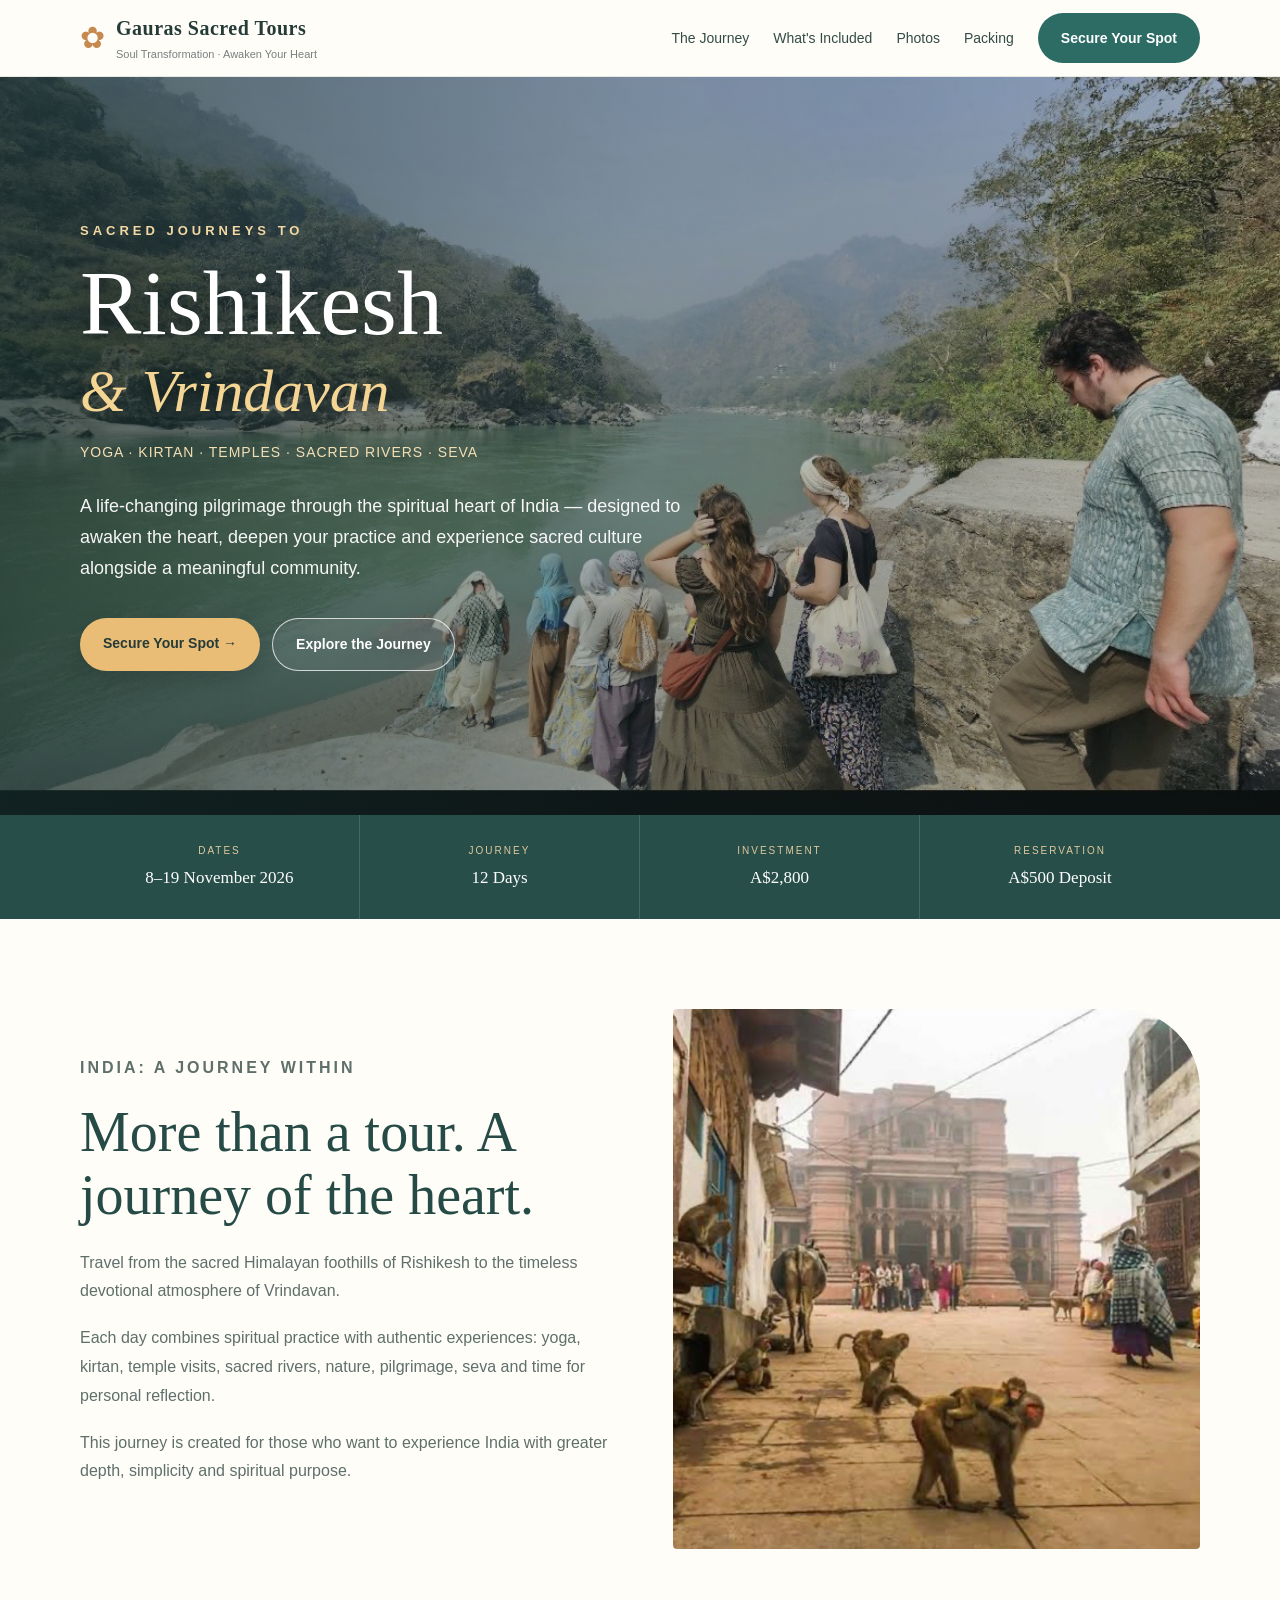
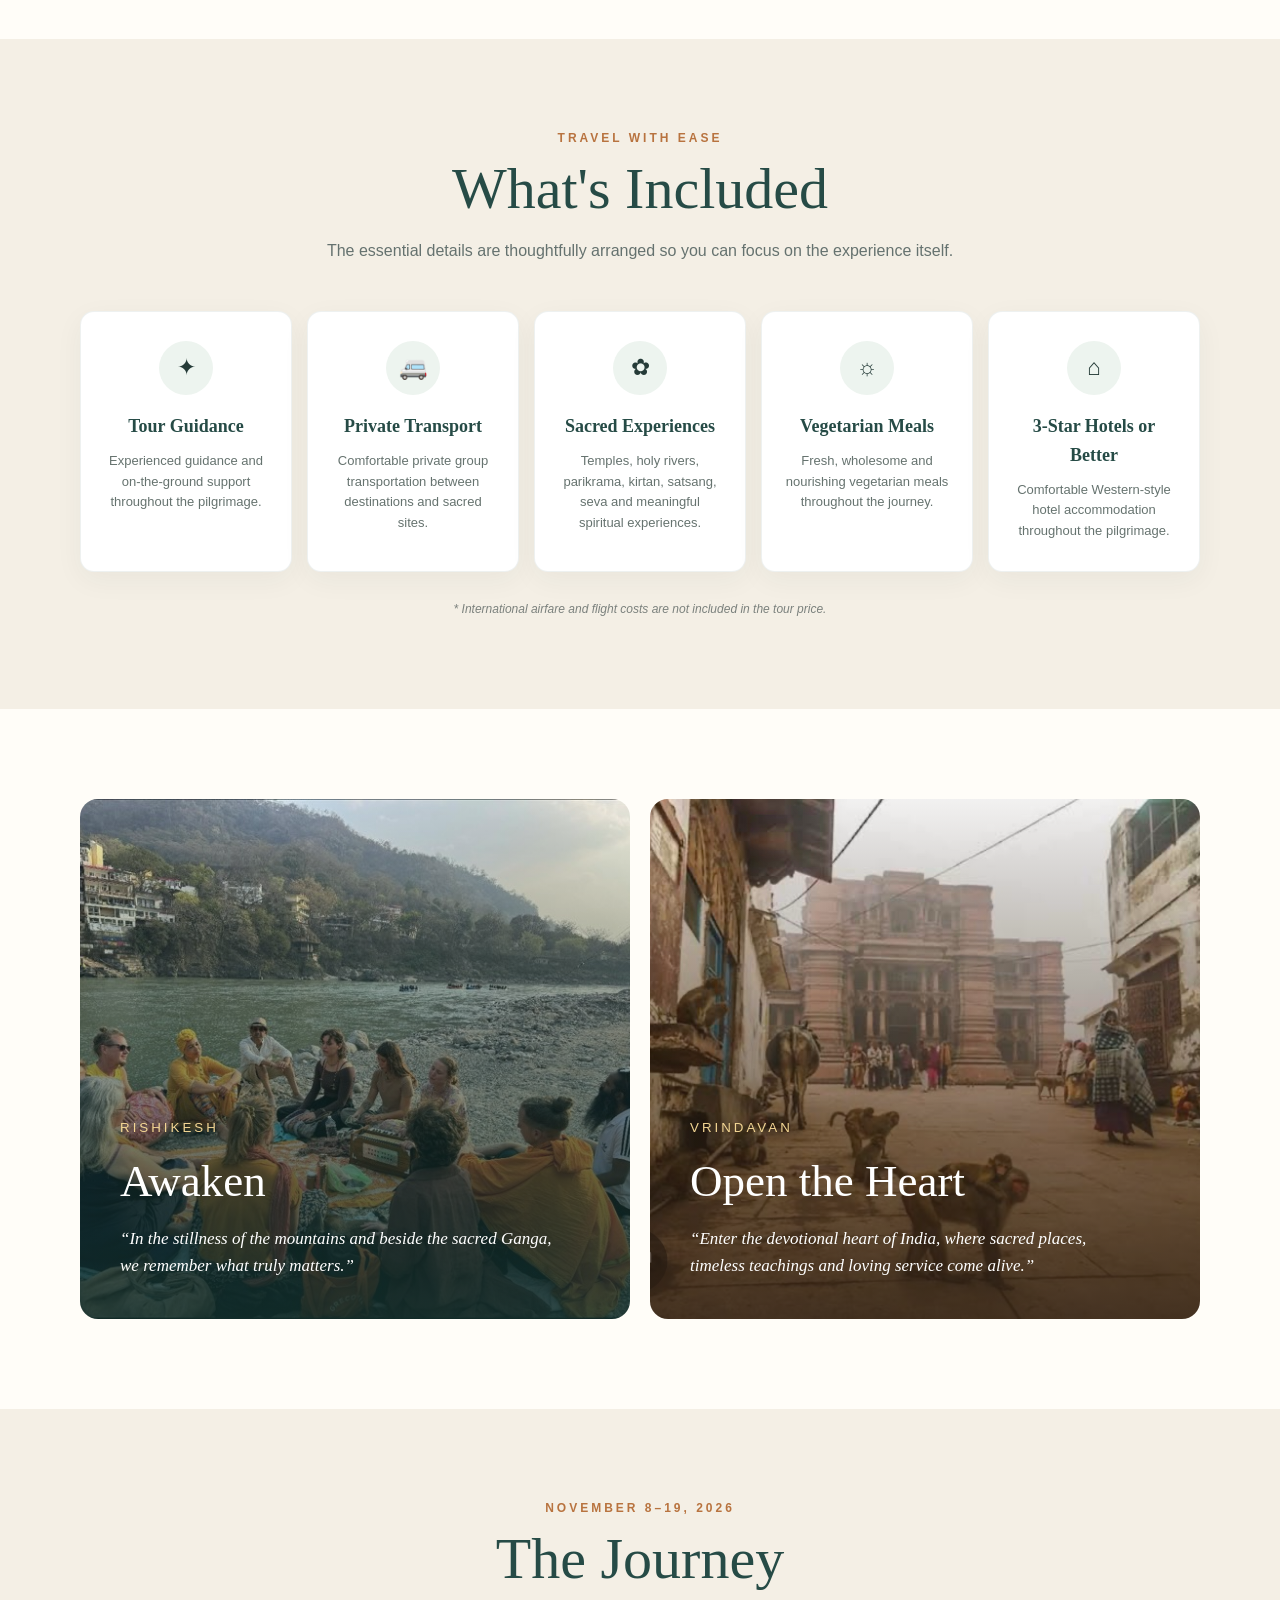
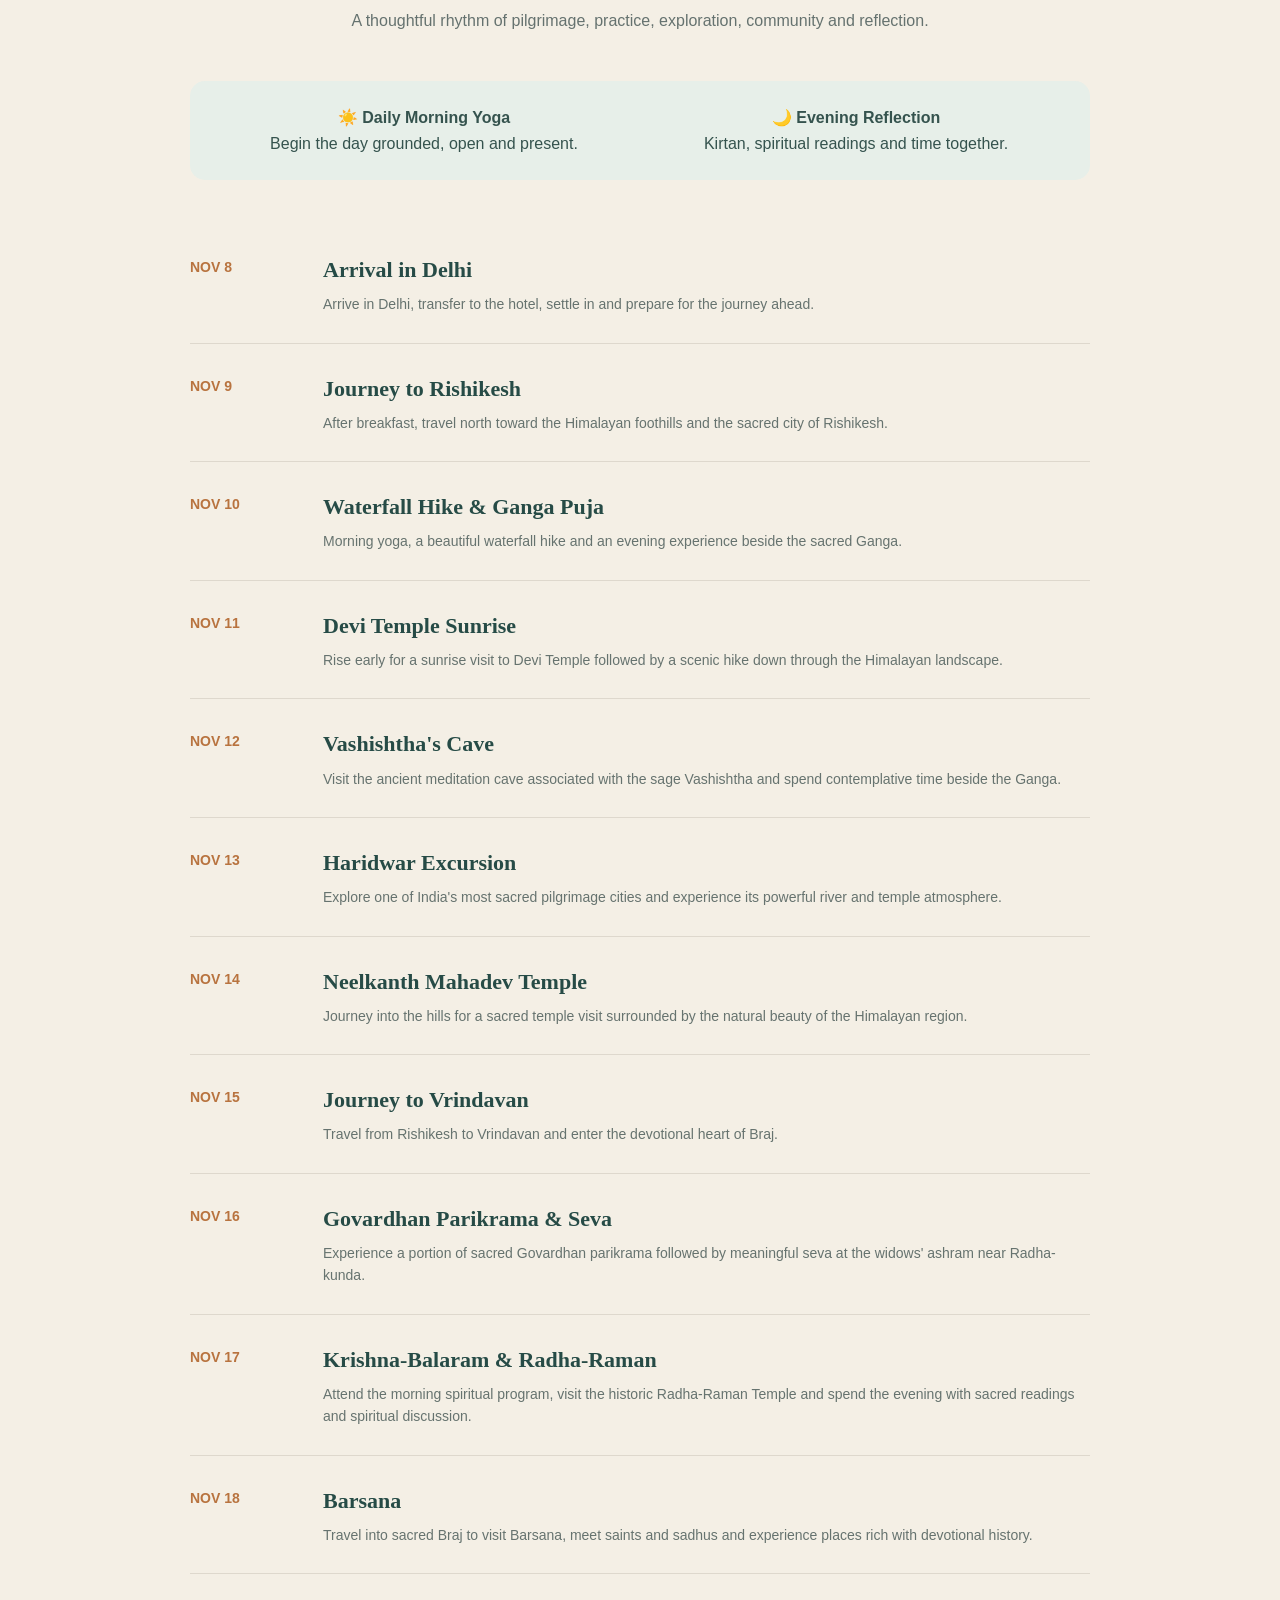
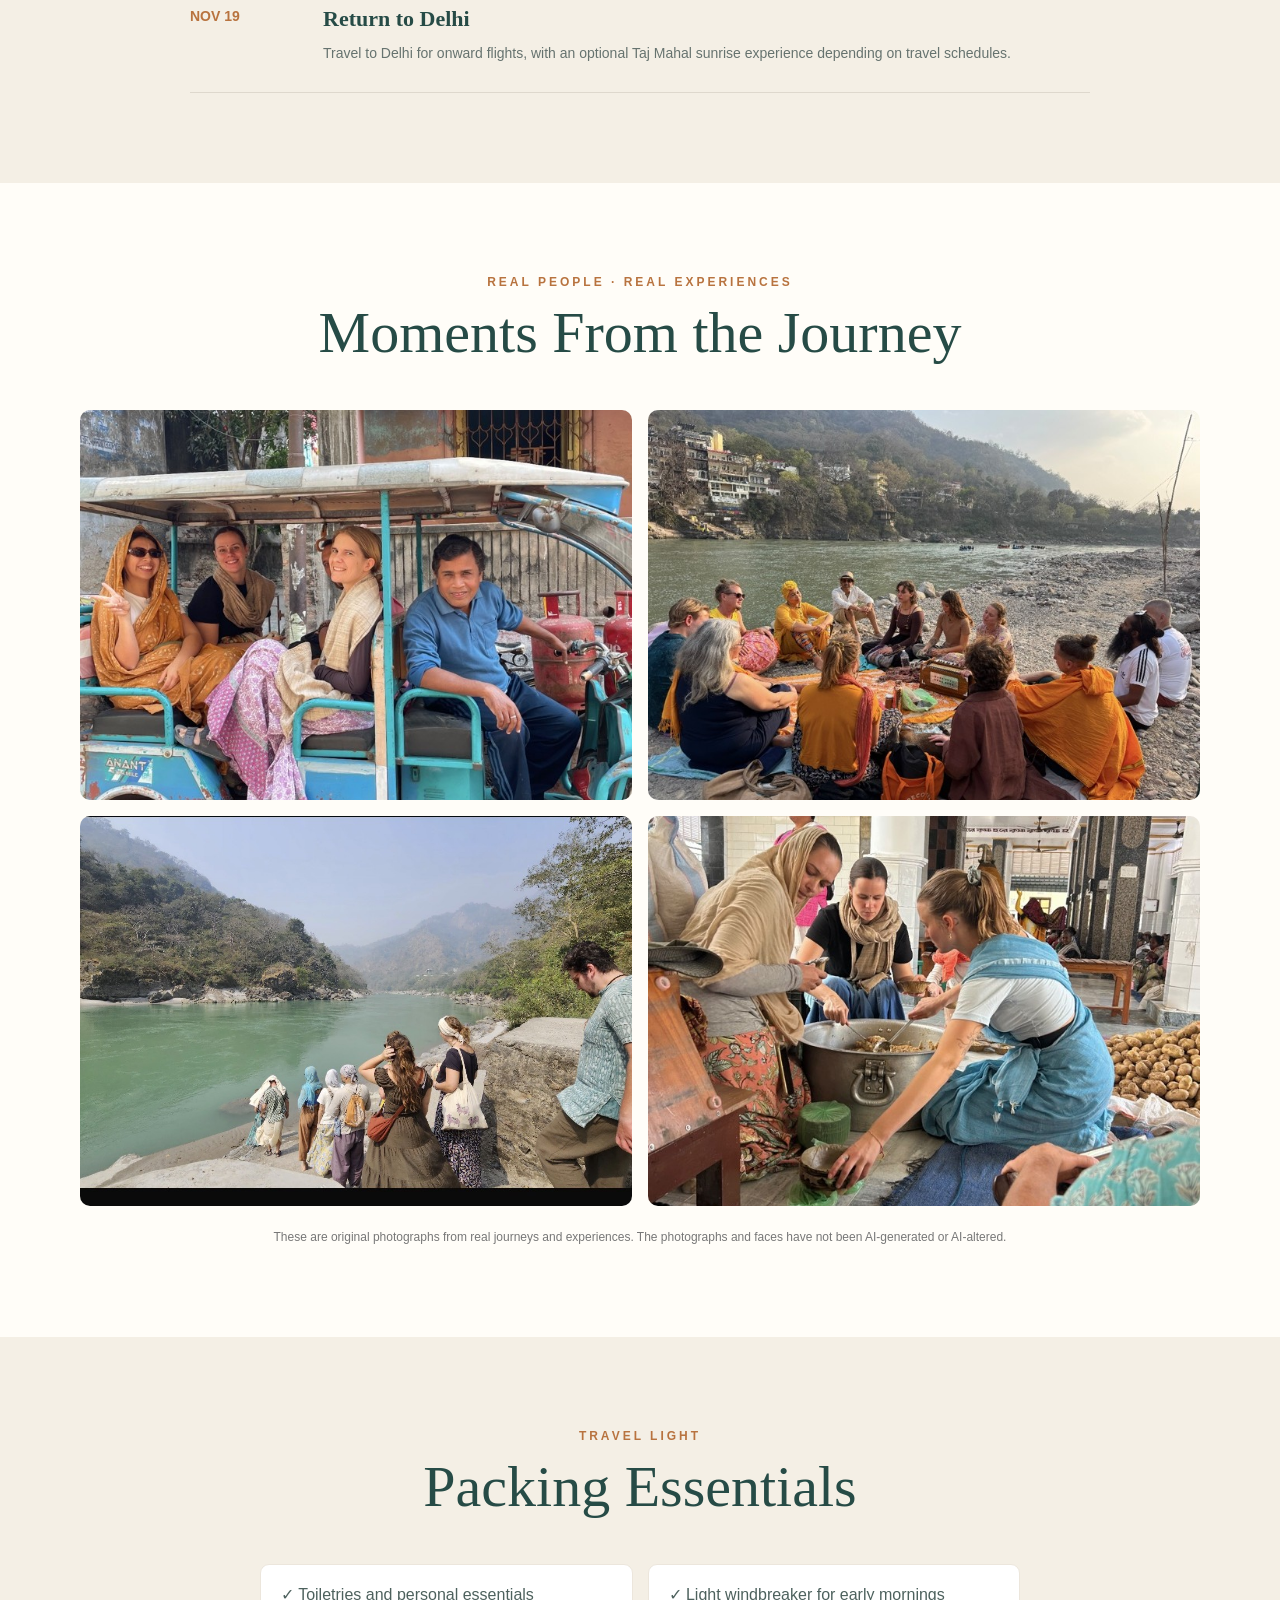
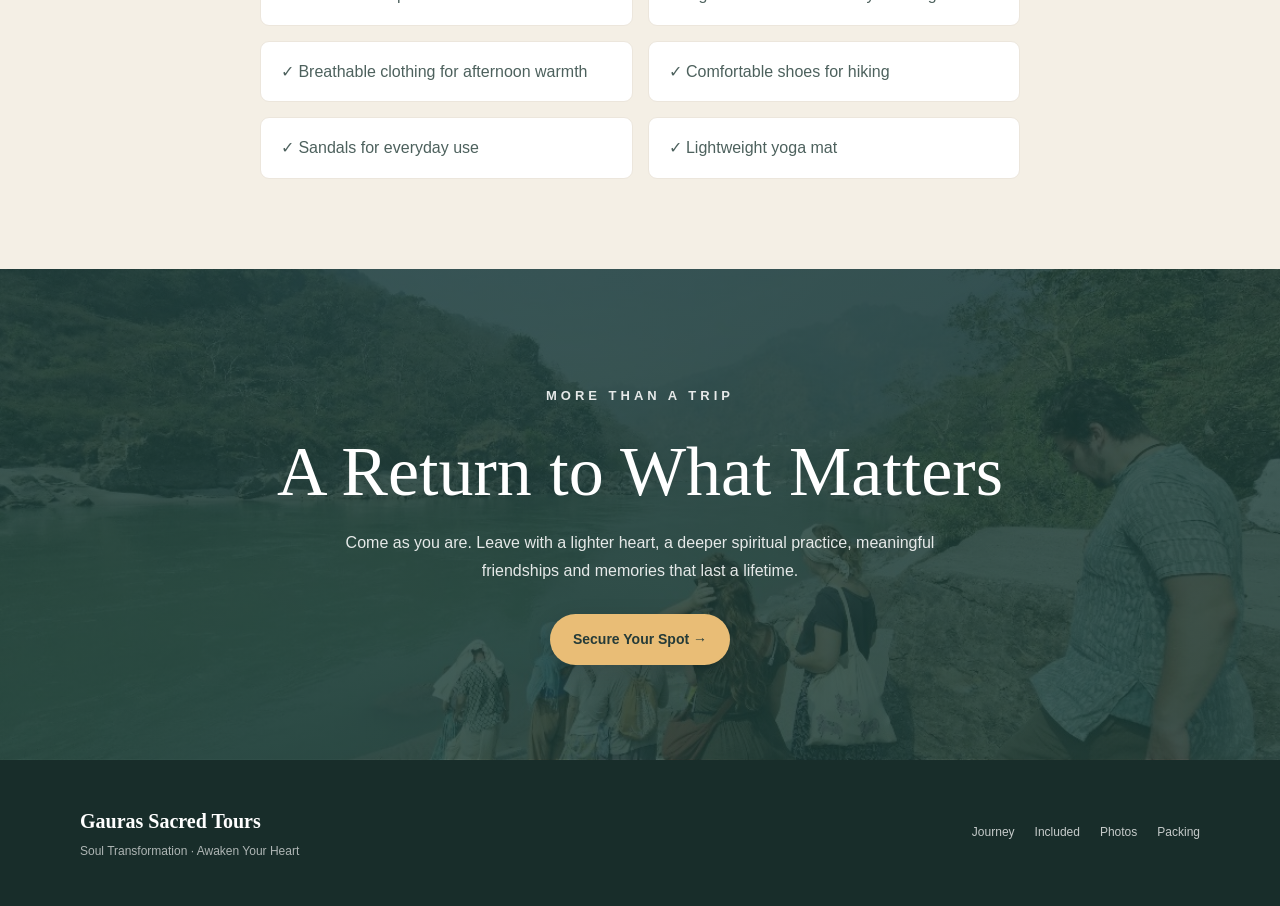
==== commit 915b45ce: "Update index.html     Update Gauras Tours website”." ====
--- a/index.html
+++ b/index.html
@@ -1,577 +1,1461 @@
-<!doctype html>
-
+<!DOCTYPE html>
 <html lang="en">
-
 <head>
-
-  <meta charset="utf-8" />
-
-  <meta name="viewport" content="width=device-width, initial-scale=1" />
-
-  <meta name="description" content="Gauras Tours — a small-group spiritual journey through Delhi, Rishikesh and Vrindavan, November 8–19, 2026." />
-
-  <title>Gauras Tours — Soul Transformation, Awaken Your Heart</title>
-
-  <link rel="icon" href="favicon.svg" />
-
-  <link rel="stylesheet" href="styles.css" />
-
+  <meta charset="UTF-8">
+  <meta name="viewport" content="width=device-width, initial-scale=1.0">
+
+  <title>Gauras Sacred Tours | Rishikesh & Vrindavan</title>
+
+  <meta
+    name="description"
+    content="A sacred journey through Rishikesh and Vrindavan, India. November 8–19, 2026. Yoga, kirtan, temples, sacred rivers, seva and spiritual community."
+  >
+
+  <link rel="icon" href="favicon.svg">
+
+  <style>
+    * {
+      box-sizing: border-box;
+      margin: 0;
+      padding: 0;
+    }
+
+    html {
+      scroll-behavior: smooth;
+    }
+
+    body {
+      font-family: Georgia, "Times New Roman", serif;
+      color: #253b38;
+      background: #fffdf8;
+      line-height: 1.6;
+    }
+
+    img {
+      display: block;
+      width: 100%;
+    }
+
+    a {
+      text-decoration: none;
+    }
+
+    .container {
+      width: min(1120px, 90%);
+      margin: 0 auto;
+    }
+
+    /* NAVIGATION */
+
+    .nav {
+      background: rgba(255, 253, 248, 0.97);
+      position: sticky;
+      top: 0;
+      z-index: 1000;
+      border-bottom: 1px solid rgba(37, 59, 56, 0.1);
+      backdrop-filter: blur(8px);
+    }
+
+    .nav-inner {
+      min-height: 76px;
+      display: flex;
+      align-items: center;
+      justify-content: space-between;
+      gap: 25px;
+    }
+
+    .brand {
+      display: flex;
+      align-items: center;
+      gap: 11px;
+      color: #253b38;
+    }
+
+    .brand-mark {
+      font-size: 30px;
+      color: #c68a50;
+    }
+
+    .brand strong {
+      display: block;
+      font-size: 20px;
+      letter-spacing: 0.5px;
+    }
+
+    .brand small {
+      display: block;
+      font-family: Arial, sans-serif;
+      color: #77817e;
+      font-size: 11px;
+      margin-top: 2px;
+    }
+
+    .nav-links {
+      display: flex;
+      align-items: center;
+      gap: 24px;
+      font-family: Arial, sans-serif;
+      font-size: 14px;
+    }
+
+    .nav-links a {
+      color: #334b47;
+    }
+
+    .nav-links a:hover {
+      color: #b7743d;
+    }
+
+    .menu-btn {
+      display: none;
+      border: none;
+      background: transparent;
+      font-size: 28px;
+      color: #253b38;
+      cursor: pointer;
+    }
+
+    /* BUTTONS */
+
+    .btn {
+      display: inline-block;
+      padding: 14px 23px;
+      border-radius: 999px;
+      font-family: Arial, sans-serif;
+      font-size: 14px;
+      font-weight: 700;
+      transition: 0.2s ease;
+      text-align: center;
+    }
+
+    .btn-primary {
+      background: #2c6c65;
+      color: white !important;
+    }
+
+    .btn-primary:hover {
+      background: #245a55;
+      transform: translateY(-1px);
+    }
+
+    .btn-gold {
+      background: #e9bd76;
+      color: #253b38;
+      box-shadow: 0 8px 25px rgba(0,0,0,0.15);
+    }
+
+    .btn-gold:hover {
+      background: #f2cb8d;
+      transform: translateY(-2px);
+    }
+
+    .btn-light {
+      color: white;
+      border: 1px solid rgba(255,255,255,0.75);
+      background: rgba(255,255,255,0.08);
+    }
+
+    .btn-light:hover {
+      background: rgba(255,255,255,0.18);
+    }
+
+    /* HERO */
+
+    .hero {
+      min-height: 82vh;
+      position: relative;
+      display: flex;
+      align-items: center;
+
+      /*
+        River photograph already in your GitHub repository.
+        No AI alteration is being applied to the photograph.
+      */
+
+      background-image:
+        linear-gradient(
+          90deg,
+          rgba(20, 44, 43, 0.70),
+          rgba(20, 44, 43, 0.37),
+          rgba(20, 44, 43, 0.18)
+        ),
+        url("ganga-walk.jpg");
+
+      background-size: cover;
+      background-position: center;
+      color: white;
+    }
+
+    .hero-content {
+      max-width: 760px;
+      padding: 100px 0;
+    }
+
+    .eyebrow {
+      text-transform: uppercase;
+      letter-spacing: 4px;
+      font-family: Arial, sans-serif;
+      font-size: 13px;
+      font-weight: 700;
+      color: #f2d8a3;
+      margin-bottom: 16px;
+    }
+
+    .hero h1 {
+      font-size: clamp(48px, 8vw, 92px);
+      line-height: 0.98;
+      font-weight: 400;
+      text-shadow: 0 3px 18px rgba(0,0,0,0.35);
+    }
+
+    .hero h1 span {
+      display: block;
+      font-style: italic;
+      color: #f5d593;
+      font-size: 0.65em;
+      margin-top: 14px;
+    }
+
+    .hero-subtitle {
+      max-width: 640px;
+      font-family: Arial, sans-serif;
+      font-size: 18px;
+      line-height: 1.7;
+      margin-top: 28px;
+      color: rgba(255,255,255,0.95);
+    }
+
+    .hero-tags {
+      margin-top: 20px;
+      font-family: Arial, sans-serif;
+      color: #f4dfb4;
+      font-size: 14px;
+      letter-spacing: 1px;
+    }
+
+    .hero-buttons {
+      margin-top: 35px;
+      display: flex;
+      flex-wrap: wrap;
+      gap: 12px;
+    }
+
+    /* TOUR FACTS */
+
+    .tour-facts {
+      background: #274e49;
+      color: white;
+    }
+
+    .facts-grid {
+      display: grid;
+      grid-template-columns: repeat(4, 1fr);
+    }
+
+    .fact {
+      padding: 28px 20px;
+      text-align: center;
+      border-right: 1px solid rgba(255,255,255,0.14);
+    }
+
+    .fact:last-child {
+      border-right: 0;
+    }
+
+    .fact small {
+      display: block;
+      font-family: Arial, sans-serif;
+      text-transform: uppercase;
+      letter-spacing: 2px;
+      color: #dfc99d;
+      font-size: 10px;
+      margin-bottom: 5px;
+    }
+
+    .fact strong {
+      font-size: 17px;
+      font-weight: 400;
+    }
+
+    /* GENERAL SECTIONS */
+
+    .section {
+      padding: 90px 0;
+    }
+
+    .section-alt {
+      background: #f4efe5;
+    }
+
+    .section-title {
+      max-width: 720px;
+      margin-bottom: 45px;
+    }
+
+    .section-title.center {
+      margin-left: auto;
+      margin-right: auto;
+      text-align: center;
+    }
+
+    .kicker {
+      font-family: Arial, sans-serif;
+      color: #b8733f;
+      font-size: 12px;
+      font-weight: 700;
+      text-transform: uppercase;
+      letter-spacing: 3px;
+      margin-bottom: 9px;
+    }
+
+    .section-title h2 {
+      font-size: clamp(38px, 5vw, 58px);
+      line-height: 1.1;
+      font-weight: 400;
+      color: #264b46;
+    }
+
+    .section-title p.description {
+      font-family: Arial, sans-serif;
+      color: #65726f;
+      margin-top: 16px;
+      line-height: 1.8;
+    }
+
+    /* INTRO */
+
+    .intro-grid {
+      display: grid;
+      grid-template-columns: 1fr 1fr;
+      gap: 65px;
+      align-items: center;
+    }
+
+    .intro-copy h2 {
+      font-size: clamp(38px, 5vw, 56px);
+      font-weight: 400;
+      line-height: 1.12;
+      margin-bottom: 22px;
+      color: #264b46;
+    }
+
+    .intro-copy p {
+      font-family: Arial, sans-serif;
+      color: #5f6f6b;
+      margin-bottom: 18px;
+      font-size: 16px;
+      line-height: 1.8;
+    }
+
+    .intro-photo img {
+      min-height: 500px;
+      height: 60vh;
+      object-fit: cover;
+      border-radius: 4px 80px 4px 4px;
+    }
+
+    /* INCLUDED */
+
+    .include-grid {
+      display: grid;
+      grid-template-columns: repeat(5, 1fr);
+      gap: 15px;
+    }
+
+    .include-card {
+      background: white;
+      border-radius: 14px;
+      padding: 29px 22px;
+      text-align: center;
+      border: 1px solid rgba(39, 78, 73, 0.08);
+      box-shadow: 0 8px 28px rgba(37,59,56,0.05);
+    }
+
+    .include-icon {
+      width: 54px;
+      height: 54px;
+      margin: 0 auto 17px;
+      border-radius: 50%;
+      background: #edf4ef;
+      display: grid;
+      place-items: center;
+      font-size: 23px;
+    }
+
+    .include-card h3 {
+      font-size: 18px;
+      color: #264b46;
+      margin-bottom: 10px;
+      font-weight: 600;
+    }
+
+    .include-card p {
+      font-family: Arial, sans-serif;
+      color: #66736f;
+      font-size: 13px;
+      line-height: 1.6;
+    }
+
+    .airfare-note {
+      max-width: 650px;
+      margin: 28px auto 0;
+      font-family: Arial, sans-serif;
+      font-size: 12px;
+      text-align: center;
+      color: #7b817d;
+      font-style: italic;
+    }
+
+    /* DESTINATIONS */
+
+    .destination-grid {
+      display: grid;
+      grid-template-columns: 1fr 1fr;
+      gap: 20px;
+    }
+
+    .destination {
+      min-height: 520px;
+      position: relative;
+      border-radius: 18px;
+      overflow: hidden;
+      display: flex;
+      align-items: flex-end;
+      color: white;
+      background-size: cover;
+      background-position: center;
+    }
+
+    .rishikesh {
+      background-image:
+        linear-gradient(to top, rgba(19,49,46,0.85), rgba(19,49,46,0.05)),
+        url("riverside-kirtan.jpg");
+    }
+
+    .vrindavan {
+      background-image:
+        linear-gradient(to top, rgba(50,35,23,0.85), rgba(50,35,23,0.05)),
+        url("vrindavan-real.jpg");
+    }
+
+    .destination-content {
+      padding: 40px;
+    }
+
+    .destination-content small {
+      font-family: Arial, sans-serif;
+      letter-spacing: 3px;
+      text-transform: uppercase;
+      color: #f3d694;
+    }
+
+    .destination-content h3 {
+      font-size: 45px;
+      font-weight: 400;
+      margin: 5px 0 8px;
+    }
+
+    .destination-content p {
+      max-width: 440px;
+      font-style: italic;
+      font-size: 17px;
+    }
+
+    /* ITINERARY */
+
+    .journey-list {
+      max-width: 900px;
+      margin: 0 auto;
+    }
+
+    .journey-day {
+      display: grid;
+      grid-template-columns: 105px 1fr;
+      gap: 28px;
+      padding: 27px 0;
+      border-bottom: 1px solid #ded8cd;
+    }
+
+    .journey-day time {
+      font-family: Arial, sans-serif;
+      color: #b8733f;
+      font-weight: 700;
+      font-size: 14px;
+      padding-top: 4px;
+    }
+
+    .journey-day h3 {
+      color: #264b46;
+      font-size: 22px;
+      margin-bottom: 6px;
+      font-weight: 600;
+    }
+
+    .journey-day p {
+      font-family: Arial, sans-serif;
+      color: #66736f;
+      font-size: 14px;
+    }
+
+    .daily-rhythm {
+      margin: 0 auto 45px;
+      max-width: 900px;
+      background: #e7efe9;
+      border-radius: 15px;
+      padding: 24px 28px;
+      display: grid;
+      grid-template-columns: 1fr 1fr;
+      gap: 20px;
+      font-family: Arial, sans-serif;
+      color: #35534e;
+      text-align: center;
+    }
+
+    /* GALLERY */
+
+    .gallery-grid {
+      display: grid;
+      grid-template-columns: repeat(2, 1fr);
+      gap: 16px;
+    }
+
+    .gallery-grid figure {
+      overflow: hidden;
+      border-radius: 10px;
+      background: #eee;
+    }
+
+    .gallery-grid img {
+      width: 100%;
+      height: 390px;
+      object-fit: cover;
+
+      /*
+        Important:
+        Original photographs only.
+        No AI retouching, regeneration or face alteration.
+      */
+    }
+
+    .photo-disclaimer {
+      max-width: 760px;
+      margin: 22px auto 0;
+      text-align: center;
+      font-family: Arial, sans-serif;
+      color: #777;
+      font-size: 12px;
+      line-height: 1.6;
+    }
+
+    /* PACKING */
+
+    .packing-list {
+      max-width: 760px;
+      margin: 0 auto;
+      display: grid;
+      grid-template-columns: 1fr 1fr;
+      gap: 15px;
+    }
+
+    .packing-item {
+      font-family: Arial, sans-serif;
+      background: white;
+      padding: 17px 20px;
+      border-radius: 9px;
+      color: #4d615d;
+      border: 1px solid #ece6dc;
+    }
+
+    /* CTA */
+
+    .cta {
+      background:
+        linear-gradient(rgba(27,59,55,0.83), rgba(27,59,55,0.83)),
+        url("ganga-walk.jpg");
+
+      background-size: cover;
+      background-position: center;
+      color: white;
+      text-align: center;
+      padding: 95px 0;
+    }
+
+    .cta h2 {
+      font-size: clamp(43px, 6vw, 70px);
+      font-weight: 400;
+      line-height: 1.05;
+    }
+
+    .cta p {
+      max-width: 670px;
+      margin: 20px auto 28px;
+      font-family: Arial, sans-serif;
+      color: rgba(255,255,255,0.88);
+      line-height: 1.8;
+    }
+
+    /* FOOTER */
+
+    .footer {
+      background: #182d2a;
+      color: white;
+      padding: 45px 0;
+    }
+
+    .footer-inner {
+      display: flex;
+      justify-content: space-between;
+      gap: 35px;
+      align-items: center;
+    }
+
+    .footer strong {
+      display: block;
+      font-size: 20px;
+      margin-bottom: 5px;
+    }
+
+    .footer p {
+      font-family: Arial, sans-serif;
+      font-size: 12px;
+      color: rgba(255,255,255,0.65);
+    }
+
+    .footer-links {
+      display: flex;
+      gap: 20px;
+      font-family: Arial, sans-serif;
+      font-size: 12px;
+    }
+
+    .footer-links a {
+      color: rgba(255,255,255,0.75);
+    }
+
+    /* MOBILE */
+
+    @media (max-width: 900px) {
+      .include-grid {
+        grid-template-columns: repeat(2, 1fr);
+      }
+
+      .facts-grid {
+        grid-template-columns: repeat(2, 1fr);
+      }
+
+      .fact:nth-child(2) {
+        border-right: 0;
+      }
+
+      .intro-grid,
+      .destination-grid {
+        grid-template-columns: 1fr;
+      }
+
+      .intro-photo img {
+        height: 450px;
+        min-height: 0;
+      }
+    }
+
+    @media (max-width: 700px) {
+      .nav-inner {
+        min-height: 67px;
+      }
+
+      .brand small {
+        display: none;
+      }
+
+      .menu-btn {
+        display: block;
+      }
+
+      .nav-links {
+        display: none;
+        position: absolute;
+        left: 0;
+        right: 0;
+        top: 67px;
+        background: #fffdf8;
+        flex-direction: column;
+        align-items: stretch;
+        padding: 22px 5%;
+        border-bottom: 1px solid #ddd;
+        box-shadow: 0 8px 20px rgba(0,0,0,0.08);
+      }
+
+      .nav-links.open {
+        display: flex;
+      }
+
+      .hero {
+        min-height: 78vh;
+        background-position: center;
+      }
+
+      .hero-content {
+        padding: 85px 0;
+      }
+
+      .hero-subtitle {
+        font-size: 16px;
+      }
+
+      .section {
+        padding: 65px 0;
+      }
+
+      .include-grid,
+      .gallery-grid,
+      .packing-list {
+        grid-template-columns: 1fr;
+      }
+
+      .include-card {
+        padding: 25px 20px;
+      }
+
+      .gallery-grid img {
+        height: 310px;
+      }
+
+      .destination {
+        min-height: 440px;
+      }
+
+      .destination-content {
+        padding: 30px;
+      }
+
+      .destination-content h3 {
+        font-size: 38px;
+      }
+
+      .daily-rhythm {
+        grid-template-columns: 1fr;
+      }
+
+      .journey-day {
+        grid-template-columns: 75px 1fr;
+        gap: 17px;
+      }
+
+      .footer-inner {
+        flex-direction: column;
+        align-items: flex-start;
+      }
+
+      .footer-links {
+        flex-wrap: wrap;
+      }
+    }
+
+    @media (max-width: 450px) {
+      .facts-grid {
+        grid-template-columns: 1fr 1fr;
+      }
+
+      .fact {
+        padding: 20px 10px;
+      }
+
+      .fact strong {
+        font-size: 14px;
+      }
+    }
+  </style>
 </head>
 
 <body>
 
+  <!-- NAVIGATION -->
+
   <nav class="nav">
-
     <div class="container nav-inner">
 
-      <a class="brand" href="#top" aria-label="Gauras Tours home">
-
-        <span class="brand-mark" aria-hidden="true">
-
-          <svg viewBox="0 0 64 64" fill="none">
-
-            <path d="M32 9c6 7 8 13 7 19-2 9-13 12-13 12s-11-3-13-12c-1-6 1-12 7-19 4 6 7 8 12 13 5-5 8-7 12-13Z" fill="#efb66d"/>
-
-            <path d="M18 30c5 0 10 2 14 7 4-5 9-7 14-7-1 8-6 14-14 17-8-3-13-9-14-17Z" fill="#d7817b"/>
-
-            <path d="M11 46c7-4 14-5 21-2 7-3 14-2 21 2M14 52c6-3 12-4 18-2 6-2 12-1 18 2" stroke="#2f7a78" stroke-width="3" stroke-linecap="round"/>
-
-            <path d="M21 15c3-6 7-9 11-9 4 0 8 3 11 9" stroke="#d8a044" stroke-width="2.2" stroke-linecap="round"/>
-
-          </svg>
-
+      <a class="brand" href="#top">
+        <span class="brand-mark">✿</span>
+        <span>
+          <strong>Gauras Sacred Tours</strong>
+          <small>Soul Transformation · Awaken Your Heart</small>
         </span>
-
-        <span>
-
-          <strong>Gauras Tours</strong>
-
-          <small>Soul Transformation · Awaken Your Heart</small>
-
-        </span>
-
       </a>
 
-      <button class="menu-btn" aria-label="Open menu">☰</button>
-
-      <div class="nav-links">
-
+      <button class="menu-btn" id="menuButton" aria-label="Open menu">
+        ☰
+      </button>
+
+      <div class="nav-links" id="navLinks">
+        <a href="#journey">The Journey</a>
+        <a href="#included">What's Included</a>
+        <a href="#gallery">Photos</a>
+        <a href="#packing">Packing</a>
+
+        <a
+          class="btn btn-primary"
+          href="https://square.link/u/m7vlP7aY?src=sheet"
+          target="_blank"
+          rel="noopener noreferrer"
+        >
+          Secure Your Spot
+        </a>
+      </div>
+
+    </div>
+  </nav>
+
+
+  <main id="top">
+
+    <!-- HERO -->
+
+    <section class="hero">
+
+      <div class="container">
+        <div class="hero-content">
+
+          <p class="eyebrow">
+            Sacred Journeys To
+          </p>
+
+          <h1>
+            Rishikesh
+            <span>&amp; Vrindavan</span>
+          </h1>
+
+          <p class="hero-tags">
+            YOGA · KIRTAN · TEMPLES · SACRED RIVERS · SEVA
+          </p>
+
+          <p class="hero-subtitle">
+            A life-changing pilgrimage through the spiritual heart of India —
+            designed to awaken the heart, deepen your practice and experience
+            sacred culture alongside a meaningful community.
+          </p>
+
+          <div class="hero-buttons">
+
+            <a
+              class="btn btn-gold"
+              href="https://square.link/u/m7vlP7aY?src=sheet"
+              target="_blank"
+              rel="noopener noreferrer"
+            >
+              Secure Your Spot →
+            </a>
+
+            <a class="btn btn-light" href="#journey">
+              Explore the Journey
+            </a>
+
+          </div>
+
+        </div>
+      </div>
+
+    </section>
+
+
+    <!-- TOUR FACTS -->
+
+    <section class="tour-facts">
+
+      <div class="container facts-grid">
+
+        <div class="fact">
+          <small>Dates</small>
+          <strong>8–19 November 2026</strong>
+        </div>
+
+        <div class="fact">
+          <small>Journey</small>
+          <strong>12 Days</strong>
+        </div>
+
+        <div class="fact">
+          <small>Investment</small>
+          <strong>A$2,800</strong>
+        </div>
+
+        <div class="fact">
+          <small>Reservation</small>
+          <strong>A$500 Deposit</strong>
+        </div>
+
+      </div>
+
+    </section>
+
+
+    <!-- INTRODUCTION -->
+
+    <section class="section">
+
+      <div class="container intro-grid">
+
+        <div class="intro-copy">
+
+          <p class="kicker">
+            India: A Journey Within
+          </p>
+
+          <h2>
+            More than a tour. A journey of the heart.
+          </h2>
+
+          <p>
+            Travel from the sacred Himalayan foothills of Rishikesh to the
+            timeless devotional atmosphere of Vrindavan.
+          </p>
+
+          <p>
+            Each day combines spiritual practice with authentic experiences:
+            yoga, kirtan, temple visits, sacred rivers, nature, pilgrimage,
+            seva and time for personal reflection.
+          </p>
+
+          <p>
+            This journey is created for those who want to experience India
+            with greater depth, simplicity and spiritual purpose.
+          </p>
+
+        </div>
+
+        <div class="intro-photo">
+          <img
+            src="vrindavan-real.jpg"
+            alt="Sacred atmosphere of Vrindavan, India"
+          >
+        </div>
+
+      </div>
+
+    </section>
+
+
+    <!-- WHAT'S INCLUDED -->
+
+    <section class="section section-alt" id="included">
+
+      <div class="container">
+
+        <div class="section-title center">
+
+          <p class="kicker">
+            Travel With Ease
+          </p>
+
+          <h2>
+            What's Included
+          </h2>
+
+          <p class="description">
+            The essential details are thoughtfully arranged so you can focus
+            on the experience itself.
+          </p>
+
+        </div>
+
+
+        <div class="include-grid">
+
+          <article class="include-card">
+            <div class="include-icon">✦</div>
+            <h3>Tour Guidance</h3>
+            <p>
+              Experienced guidance and on-the-ground support throughout
+              the pilgrimage.
+            </p>
+          </article>
+
+
+          <article class="include-card">
+            <div class="include-icon">🚐</div>
+            <h3>Private Transport</h3>
+            <p>
+              Comfortable private group transportation between destinations
+              and sacred sites.
+            </p>
+          </article>
+
+
+          <article class="include-card">
+            <div class="include-icon">✿</div>
+            <h3>Sacred Experiences</h3>
+            <p>
+              Temples, holy rivers, parikrama, kirtan, satsang, seva and
+              meaningful spiritual experiences.
+            </p>
+          </article>
+
+
+          <article class="include-card">
+            <div class="include-icon">☼</div>
+            <h3>Vegetarian Meals</h3>
+            <p>
+              Fresh, wholesome and nourishing vegetarian meals throughout
+              the journey.
+            </p>
+          </article>
+
+
+          <article class="include-card">
+            <div class="include-icon">⌂</div>
+            <h3>3-Star Hotels or Better</h3>
+            <p>
+              Comfortable Western-style hotel accommodation throughout
+              the pilgrimage.
+            </p>
+          </article>
+
+        </div>
+
+
+        <p class="airfare-note">
+          * International airfare and flight costs are not included in the tour price.
+        </p>
+
+      </div>
+
+    </section>
+
+
+    <!-- DESTINATIONS -->
+
+    <section class="section">
+
+      <div class="container destination-grid">
+
+        <article class="destination rishikesh">
+
+          <div class="destination-content">
+
+            <small>Rishikesh</small>
+
+            <h3>Awaken</h3>
+
+            <p>
+              “In the stillness of the mountains and beside the sacred Ganga,
+              we remember what truly matters.”
+            </p>
+
+          </div>
+
+        </article>
+
+
+        <article class="destination vrindavan">
+
+          <div class="destination-content">
+
+            <small>Vrindavan</small>
+
+            <h3>Open the Heart</h3>
+
+            <p>
+              “Enter the devotional heart of India, where sacred places,
+              timeless teachings and loving service come alive.”
+            </p>
+
+          </div>
+
+        </article>
+
+      </div>
+
+    </section>
+
+
+    <!-- ITINERARY -->
+
+    <section class="section section-alt" id="journey">
+
+      <div class="container">
+
+        <div class="section-title center">
+
+          <p class="kicker">
+            November 8–19, 2026
+          </p>
+
+          <h2>
+            The Journey
+          </h2>
+
+          <p class="description">
+            A thoughtful rhythm of pilgrimage, practice, exploration,
+            community and reflection.
+          </p>
+
+        </div>
+
+
+        <div class="daily-rhythm">
+
+          <div>
+            ☀️
+            <strong>Daily Morning Yoga</strong><br>
+            Begin the day grounded, open and present.
+          </div>
+
+          <div>
+            🌙
+            <strong>Evening Reflection</strong><br>
+            Kirtan, spiritual readings and time together.
+          </div>
+
+        </div>
+
+
+        <div class="journey-list">
+
+          <div class="journey-day">
+            <time>NOV 8</time>
+            <div>
+              <h3>Arrival in Delhi</h3>
+              <p>
+                Arrive in Delhi, transfer to the hotel, settle in and
+                prepare for the journey ahead.
+              </p>
+            </div>
+          </div>
+
+
+          <div class="journey-day">
+            <time>NOV 9</time>
+            <div>
+              <h3>Journey to Rishikesh</h3>
+              <p>
+                After breakfast, travel north toward the Himalayan foothills
+                and the sacred city of Rishikesh.
+              </p>
+            </div>
+          </div>
+
+
+          <div class="journey-day">
+            <time>NOV 10</time>
+            <div>
+              <h3>Waterfall Hike &amp; Ganga Puja</h3>
+              <p>
+                Morning yoga, a beautiful waterfall hike and an evening
+                experience beside the sacred Ganga.
+              </p>
+            </div>
+          </div>
+
+
+          <div class="journey-day">
+            <time>NOV 11</time>
+            <div>
+              <h3>Devi Temple Sunrise</h3>
+              <p>
+                Rise early for a sunrise visit to Devi Temple followed by
+                a scenic hike down through the Himalayan landscape.
+              </p>
+            </div>
+          </div>
+
+
+          <div class="journey-day">
+            <time>NOV 12</time>
+            <div>
+              <h3>Vashishtha's Cave</h3>
+              <p>
+                Visit the ancient meditation cave associated with the sage
+                Vashishtha and spend contemplative time beside the Ganga.
+              </p>
+            </div>
+          </div>
+
+
+          <div class="journey-day">
+            <time>NOV 13</time>
+            <div>
+              <h3>Haridwar Excursion</h3>
+              <p>
+                Explore one of India's most sacred pilgrimage cities and
+                experience its powerful river and temple atmosphere.
+              </p>
+            </div>
+          </div>
+
+
+          <div class="journey-day">
+            <time>NOV 14</time>
+            <div>
+              <h3>Neelkanth Mahadev Temple</h3>
+              <p>
+                Journey into the hills for a sacred temple visit surrounded
+                by the natural beauty of the Himalayan region.
+              </p>
+            </div>
+          </div>
+
+
+          <div class="journey-day">
+            <time>NOV 15</time>
+            <div>
+              <h3>Journey to Vrindavan</h3>
+              <p>
+                Travel from Rishikesh to Vrindavan and enter the devotional
+                heart of Braj.
+              </p>
+            </div>
+          </div>
+
+
+          <div class="journey-day">
+            <time>NOV 16</time>
+            <div>
+              <h3>Govardhan Parikrama &amp; Seva</h3>
+              <p>
+                Experience a portion of sacred Govardhan parikrama followed
+                by meaningful seva at the widows' ashram near Radha-kunda.
+              </p>
+            </div>
+          </div>
+
+
+          <div class="journey-day">
+            <time>NOV 17</time>
+            <div>
+              <h3>Krishna-Balaram &amp; Radha-Raman</h3>
+              <p>
+                Attend the morning spiritual program, visit the historic
+                Radha-Raman Temple and spend the evening with sacred
+                readings and spiritual discussion.
+              </p>
+            </div>
+          </div>
+
+
+          <div class="journey-day">
+            <time>NOV 18</time>
+            <div>
+              <h3>Barsana</h3>
+              <p>
+                Travel into sacred Braj to visit Barsana, meet saints and
+                sadhus and experience places rich with devotional history.
+              </p>
+            </div>
+          </div>
+
+
+          <div class="journey-day">
+            <time>NOV 19</time>
+            <div>
+              <h3>Return to Delhi</h3>
+              <p>
+                Travel to Delhi for onward flights, with an optional
+                Taj Mahal sunrise experience depending on travel schedules.
+              </p>
+            </div>
+          </div>
+
+        </div>
+
+      </div>
+
+    </section>
+
+
+    <!-- PHOTO GALLERY -->
+
+    <section class="section" id="gallery">
+
+      <div class="container">
+
+        <div class="section-title center">
+
+          <p class="kicker">
+            Real People · Real Experiences
+          </p>
+
+          <h2>
+            Moments From the Journey
+          </h2>
+
+        </div>
+
+
+        <div class="gallery-grid">
+
+          <figure>
+            <img
+              src="rickshaw.jpg"
+              alt="Travellers experiencing India together"
+              loading="lazy"
+            >
+          </figure>
+
+
+          <figure>
+            <img
+              src="riverside-kirtan.jpg"
+              alt="Kirtan beside the sacred river"
+              loading="lazy"
+            >
+          </figure>
+
+
+          <figure>
+            <img
+              src="ganga-walk.jpg"
+              alt="Travellers walking beside the Ganga"
+              loading="lazy"
+            >
+          </figure>
+
+
+          <figure>
+            <img
+              src="seva.jpg"
+              alt="Travellers participating in sacred service"
+              loading="lazy"
+            >
+          </figure>
+
+        </div>
+
+
+        <p class="photo-disclaimer">
+          These are original photographs from real journeys and experiences.
+          The photographs and faces have not been AI-generated or AI-altered.
+        </p>
+
+      </div>
+
+    </section>
+
+
+    <!-- PACKING -->
+
+    <section class="section section-alt" id="packing">
+
+      <div class="container">
+
+        <div class="section-title center">
+
+          <p class="kicker">
+            Travel Light
+          </p>
+
+          <h2>
+            Packing Essentials
+          </h2>
+
+        </div>
+
+
+        <div class="packing-list">
+
+          <div class="packing-item">
+            ✓ Toiletries and personal essentials
+          </div>
+
+          <div class="packing-item">
+            ✓ Light windbreaker for early mornings
+          </div>
+
+          <div class="packing-item">
+            ✓ Breathable clothing for afternoon warmth
+          </div>
+
+          <div class="packing-item">
+            ✓ Comfortable shoes for hiking
+          </div>
+
+          <div class="packing-item">
+            ✓ Sandals for everyday use
+          </div>
+
+          <div class="packing-item">
+            ✓ Lightweight yoga mat
+          </div>
+
+        </div>
+
+      </div>
+
+    </section>
+
+
+    <!-- FINAL CALL TO ACTION -->
+
+    <section class="cta">
+
+      <div class="container">
+
+        <p class="eyebrow">
+          More Than a Trip
+        </p>
+
+        <h2>
+          A Return to What Matters
+        </h2>
+
+        <p>
+          Come as you are. Leave with a lighter heart, a deeper spiritual
+          practice, meaningful friendships and memories that last a lifetime.
+        </p>
+
+        <a
+          class="btn btn-gold"
+          href="https://square.link/u/m7vlP7aY?src=sheet"
+          target="_blank"
+          rel="noopener noreferrer"
+        >
+          Secure Your Spot →
+        </a>
+
+      </div>
+
+    </section>
+
+  </main>
+
+
+  <!-- FOOTER -->
+
+  <footer class="footer">
+
+    <div class="container footer-inner">
+
+      <div>
+        <strong>Gauras Sacred Tours</strong>
+        <p>
+          Soul Transformation · Awaken Your Heart
+        </p>
+      </div>
+
+      <div class="footer-links">
+        <a href="#journey">Journey</a>
         <a href="#included">Included</a>
-
-        <a href="#excluded">Excluded</a>
-
-        <a href="#packing">Packing List</a>
-
-        <a href="#itinerary">Itinerary</a>
-
-        <a
-
-          class="btn btn-primary"
-
-          href="https://square.link/u/m7vlP7aY?src=sheet"
-
-          target="_blank"
-
-          rel="noopener"
-
-        >Book Now</a>
-
+        <a href="#gallery">Photos</a>
+        <a href="#packing">Packing</a>
       </div>
 
     </div>
 
-  </nav>
-
-  <main id="top">
-
-    <section class="hero-banner">
-
-      <div class="hero-shade"></div>
-
-      <div class="container hero-copy">
-
-        <p class="eyebrow light">Sacred journeys to</p>
-
-        <h1>Rishikesh &amp; Vrindavan</h1>
-
-        <p class="script-line">Awaken · Open · Transform</p>
-
-        <p class="hero-tags">Yoga · Kirtan · Temple Visits · Sacred Service</p>
-
-        <p class="hero-sub">
-
-          A life-changing journey through the spiritual heart of India,
-
-          with daily practice, ancient temples, holy rivers and meaningful community.
-
-        </p>
-
-        <div class="hero-actions">
-
-          <a
-
-            class="btn btn-gold"
-
-            href="https://square.link/u/m7vlP7aY?src=sheet"
-
-            target="_blank"
-
-            rel="noopener"
-
-          >Pay $500 Deposit →</a>
-
-          <a class="btn btn-ghost" href="#itinerary">View Itinerary</a>
-
-        </div>
-
-      </div>
-
-    </section>
-
-    <section class="section compact" id="included">
-
-      <div class="container">
-
-        <div class="section-title centered">
-
-          <p class="kicker">Everything you need for a nourishing, sacred journey</p>
-
-          <h2>What’s Included</h2>
-
-        </div>
-
-        <div class="include-grid">
-
-          <article class="include-card">
-
-            <div class="icon-badge">◉</div>
-
-            <h3>Experienced Tour Guidance</h3>
-
-            <p>Local guides and spiritual hosts with care, knowledge and on-the-ground support.</p>
-
-          </article>
-
-          <article class="include-card">
-
-            <div class="icon-badge">▣</div>
-
-            <h3>Private Transport</h3>
-
-            <p>Comfortable tour bus, drivers and group transport throughout the journey.</p>
-
-          </article>
-
-          <article class="include-card">
-
-            <div class="icon-badge">✿</div>
-
-            <h3>Sacred Experiences</h3>
-
-            <p>Temple visits, river ceremonies, parikrama, seva, satsang and kirtan.</p>
-
-          </article>
-
-          <article class="include-card">
-
-            <div class="icon-badge">⌁</div>
-
-            <h3>Vegetarian Meals</h3>
-
-            <p>Fresh, wholesome vegetarian meals prepared to support the rhythm of the retreat.</p>
-
-          </article>
-
-        </div>
-
-      </div>
-
-    </section>
-
-    <section class="section compact alt" id="excluded">
-
-      <div class="container">
-
-        <div class="section-title centered">
-
-          <p class="kicker">Please budget separately for these items</p>
-
-          <h2>What’s Excluded</h2>
-
-        </div>
-
-        <div class="include-grid">
-
-          <article class="include-card">
-
-            <div class="icon-badge">✈</div>
-
-            <h3>Airfare</h3>
-
-            <p>International and domestic airline flight costs are not included.</p>
-
-          </article>
-
-          <article class="include-card">
-
-            <div class="icon-badge">◈</div>
-
-            <h3>Shopping Excursions</h3>
-
-            <p>Personal shopping and purchases made during excursions are not included.</p>
-
-          </article>
-
-          <article class="include-card">
-
-            <div class="icon-badge">♨</div>
-
-            <h3>Snacks Along the Way</h3>
-
-            <p>Personal snacks, drinks and refreshments outside the provided meals are not included.</p>
-
-          </article>
-
-          <article class="include-card">
-
-            <div class="icon-badge">♡</div>
-
-            <h3>Optional Tips</h3>
-
-            <p>Tips and gratuities for optional services are at each traveller’s discretion.</p>
-
-          </article>
-
-        </div>
-
-      </div>
-
-    </section>
-
-    <section class="section compact" id="packing">
-
-      <div class="container">
-
-        <div class="section-title centered">
-
-          <p class="kicker">A few essentials for a comfortable journey</p>
-
-          <h2>Packing List</h2>
-
-        </div>
-
-        <div class="include-grid">
-
-          <article class="include-card">
-
-            <div class="icon-badge">✦</div>
-
-            <h3>Personal Essentials</h3>
-
-            <p>Bring your toiletries and any personal medications you may require.</p>
-
-          </article>
-
-          <article class="include-card">
-
-            <div class="icon-badge">☀</div>
-
-            <h3>Clothing</h3>
-
-            <p>Pack breathable clothing for the afternoon heat and a light windbreaker for early mornings.</p>
-
-          </article>
-
-          <article class="include-card">
-
-            <div class="icon-badge">⌁</div>
-
-            <h3>Footwear</h3>
-
-            <p>Bring comfortable shoes for hiking and sandals for everyday use.</p>
-
-          </article>
-
-          <article class="include-card">
-
-            <div class="icon-badge">ॐ</div>
-
-            <h3>Yoga Mat</h3>
-
-            <p>Bring a lightweight yoga mat for the group’s daily yoga and spiritual practices.</p>
-
-          </article>
-
-        </div>
-
-      </div>
-
-    </section>
-
-    <section class="section compact alt" id="destinations">
-
-      <div class="container destination-grid">
-
-        <article class="destination destination-rishikesh">
-
-          <div>
-
-            <p class="script-line small-script">Rishikesh</p>
-
-            <h3>AWAKEN</h3>
-
-            <p>“In the stillness of the mountains, we remember who we are.”</p>
-
-          </div>
-
-        </article>
-
-        <article class="destination destination-vrindavan">
-
-          <div>
-
-            <p class="script-line small-script">Vrindavan</p>
-
-            <h3>OPEN THE HEART</h3>
-
-            <p>“Where love flows, the soul finds its home.”</p>
-
-          </div>
-
-        </article>
-
-      </div>
-
-    </section>
-
-    <section class="section" id="itinerary">
-
-      <div class="container">
-
-        <div class="section-title journey-heading">
-
-          <div>
-
-            <p class="kicker">November 8–19, 2026</p>
-
-            <h2>The Journey</h2>
-
-          </div>
-
-          <div class="daily-rhythm">
-
-            <span>☀️ <strong>Morning Yoga &amp; Flow</strong><br>Every day from Nov 10</span>
-
-            <span>🌙 <strong>Evening Reflection, Kirtan &amp; Reading</strong><br>Every night from Nov 10</span>
-
-          </div>
-
-        </div>
-
-        <div class="journey-list">
-
-          <div class="journey-day">
-
-            <time>Nov 8</time>
-
-            <div><h3>Arrival in Delhi</h3><p>Transfer to the hotel, settle in and regroup.</p></div>
-
-          </div>
-
-          <div class="journey-day">
-
-            <time>Nov 9</time>
-
-            <div><h3>Drive to Rishikesh</h3><p>Travel by tour bus after breakfast.</p></div>
-
-          </div>
-
-          <div class="journey-day">
-
-            <time>Nov 10</time>
-
-            <div><h3>Waterfall Hike &amp; Ganga Puja</h3><p>Morning yoga begins; waterfall hike, Ganga Puja, readings and evening reflection.</p></div>
-
-          </div>
-
-          <div class="journey-day">
-
-            <time>Nov 11</time>
-
-            <div><h3>Devi Temple Sunrise</h3><p>Drive up for sunrise at Devi Temple, then hike down.</p></div>
-
-          </div>
-
-          <div class="journey-day">
-
-            <time>Nov 12</time>
-
-            <div><h3>Vashishtha’s Cave</h3><p>Cave outing, meditation and time by the sacred river.</p></div>
-
-          </div>
-
-          <div class="journey-day">
-
-            <time>Nov 13</time>
-
-            <div><h3>Haridwar Excursion</h3><p>Day excursion with sacred sites and river atmosphere.</p></div>
-
-          </div>
-
-          <div class="journey-day">
-
-            <time>Nov 14</time>
-
-            <div><h3>Neelkanth Mahadev Temple</h3><p>Temple visit and nature-filled day in the hills.</p></div>
-
-          </div>
-
-          <div class="journey-day">
-
-            <time>Nov 15</time>
-
-            <div><h3>Drive to Vrindavan</h3><p>Travel by tour bus and settle into the devotional heart of the journey.</p></div>
-
-          </div>
-
-          <div class="journey-day">
-
-            <time>Nov 16</time>
-
-            <div><h3>Govardhan Parikrama &amp; Widows Ashram Seva</h3><p>Parikrama, service and an immersive day in sacred Braj.</p></div>
-
-          </div>
-
-          <div class="journey-day">
-
-            <time>Nov 17</time>
-
-            <div><h3>Barsana</h3><p>Drive to Barsana to meet saints and visit sacred places.</p></div>
-
-          </div>
-
-          <div class="journey-day">
-
-            <time>Nov 18</time>
-
-            <div><h3>Krishna Balaram &amp; Radha Raman</h3><p>Morning program, ancient Radha Raman Temple visits and readings.</p></div>
-
-          </div>
-
-          <div class="journey-day">
-
-            <time>Nov 19</time>
-
-            <div><h3>Delhi Airport / Optional Taj Mahal Sunrise</h3><p>Drive to Delhi for onward flight, with an optional Taj Mahal sunrise visit.</p></div>
-
-          </div>
-
-        </div>
-
-      </div>
-
-    </section>
-
-    <section class="section alt" id="gallery">
-
-      <div class="container">
-
-        <div class="section-title gallery-head">
-
-          <div>
-
-            <p class="kicker">Real photos · real people · real experiences</p>
-
-            <h2>Moments From the Journey</h2>
-
-          </div>
-
-        </div>
-
-        <div class="gallery-grid">
-
-          <figure><img src="assets/rickshaw.jpg" alt="Travellers smiling in a turquoise rickshaw in India" loading="lazy"></figure>
-
-          <figure><img src="assets/riverside-kirtan.jpg" alt="Group gathered for kirtan beside the Ganga" loading="lazy"></figure>
-
-          <figure><img src="assets/ganga-walk.jpg" alt="Travellers walking beside the Ganga" loading="lazy"></figure>
-
-          <figure><img src="assets/seva.jpg" alt="Travellers participating in seva" loading="lazy"></figure>
-
-        </div>
-
-      </div>
-
-    </section>
-
-    <section class="closing-strip">
-
-      <div class="container closing-inner">
-
-        <div>
-
-          <p class="script-line small-script">More Than a Trip…</p>
-
-          <h2>A Return to What Matters</h2>
-
-        </div>
-
-        <p>Come as you are. Leave with a lighter heart, a deeper practice and lifelong memories.</p>
-
-        <a
-
-          class="btn btn-gold"
-
-          href="https://square.link/u/m7vlP7aY?src=sheet"
-
-          target="_blank"
-
-          rel="noopener"
-
-        >Pay $500 Deposit →</a>
-
-      </div>
-
-    </section>
-
-  </main>
-
-  <footer class="footer dark-footer">
-
-    <div class="container footer-inner">
-
-      <div class="footer-brand">
-
-        <strong>Gauras Tours</strong>
-
-        <span>Soul Transformation · Awaken Your Heart</span>
-
-      </div>
-
-      <div class="footer-links">
-
-        <a href="#included">Included</a>
-
-        <a href="#excluded">Excluded</a>
-
-        <a href="#packing">Packing List</a>
-
-        <a href="#itinerary">Itinerary</a>
-
-      </div>
-
-      <div class="footer-quote">
-
-        “Travel not to escape life, but for life not to escape you.”
-
-      </div>
-
-    </div>
-
   </footer>
 
-  <script src="script.js"></script>
+
+  <script>
+    const menuButton = document.getElementById("menuButton");
+    const navLinks = document.getElementById("navLinks");
+
+    menuButton.addEventListener("click", function () {
+      navLinks.classList.toggle("open");
+    });
+
+    document.querySelectorAll(".nav-links a").forEach(function(link) {
+      link.addEventListener("click", function () {
+        navLinks.classList.remove("open");
+      });
+    });
+  </script>
 
 </body>
-
 </html>
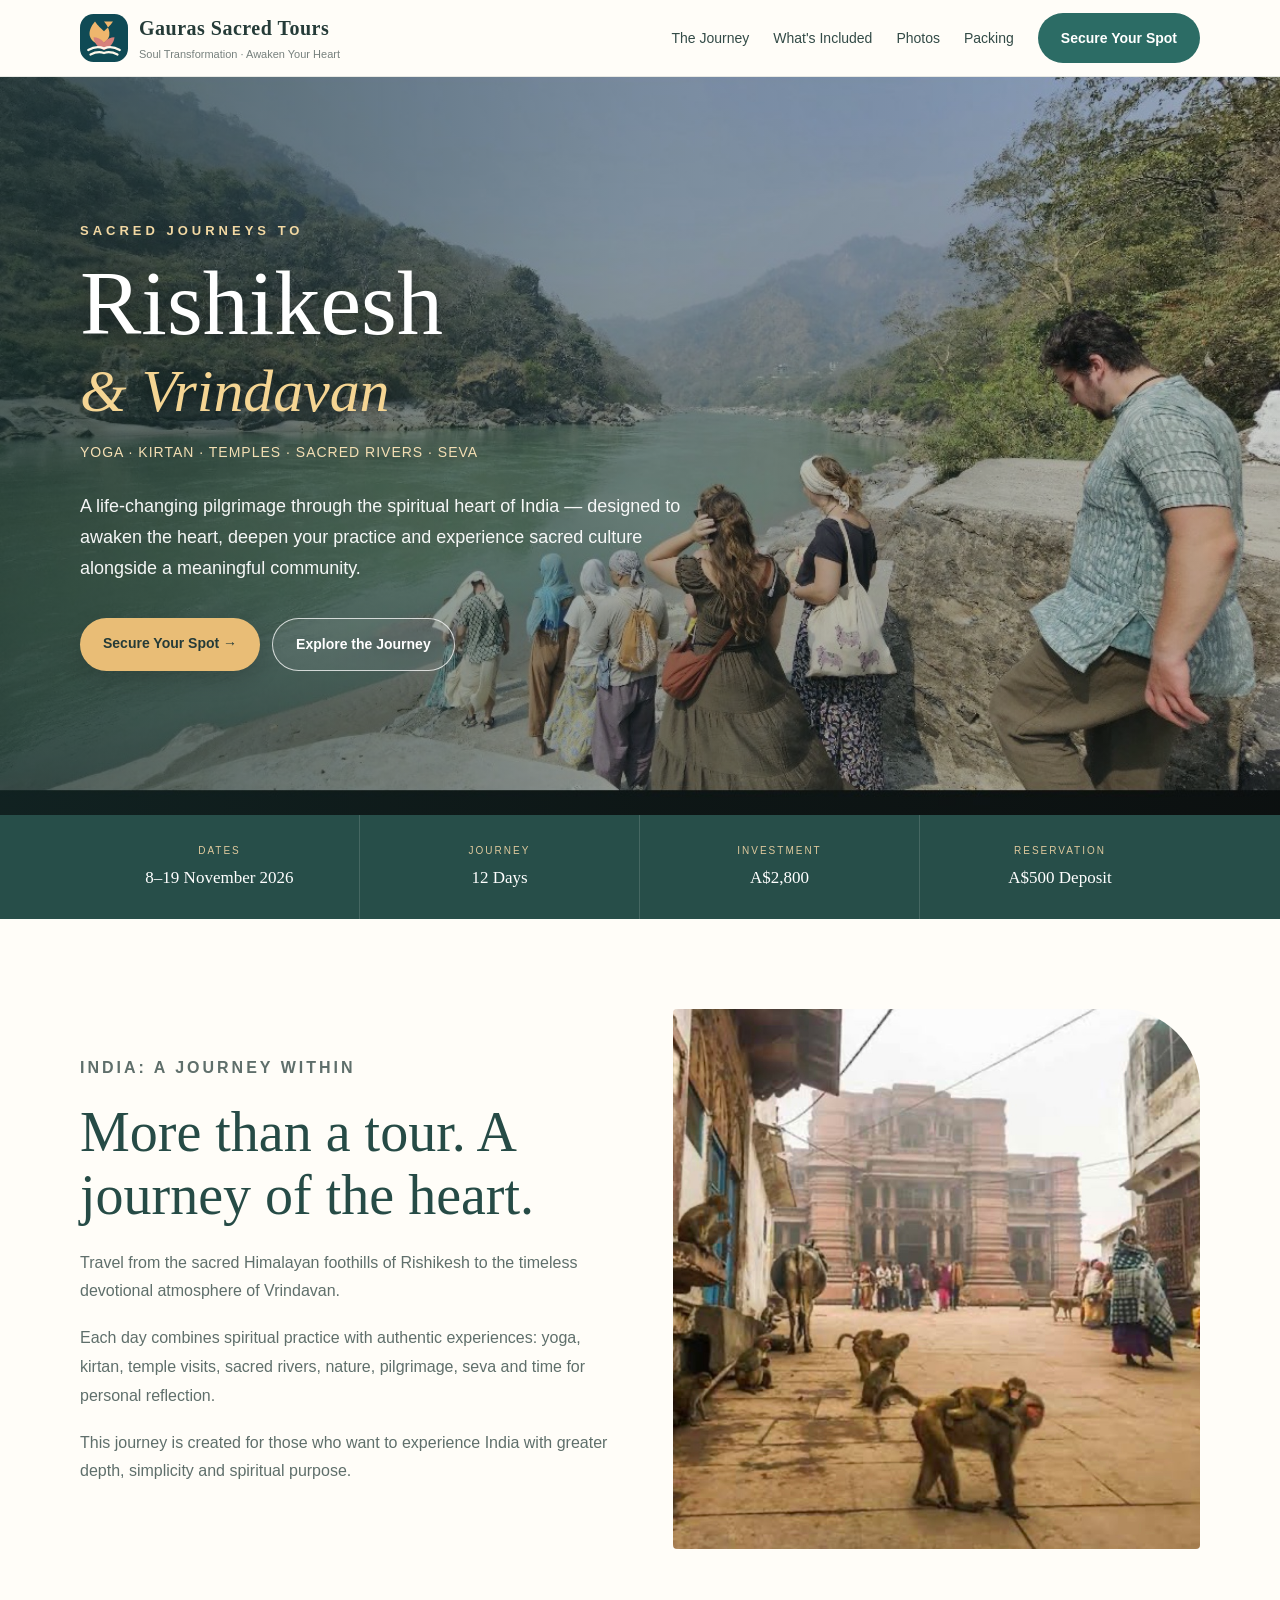
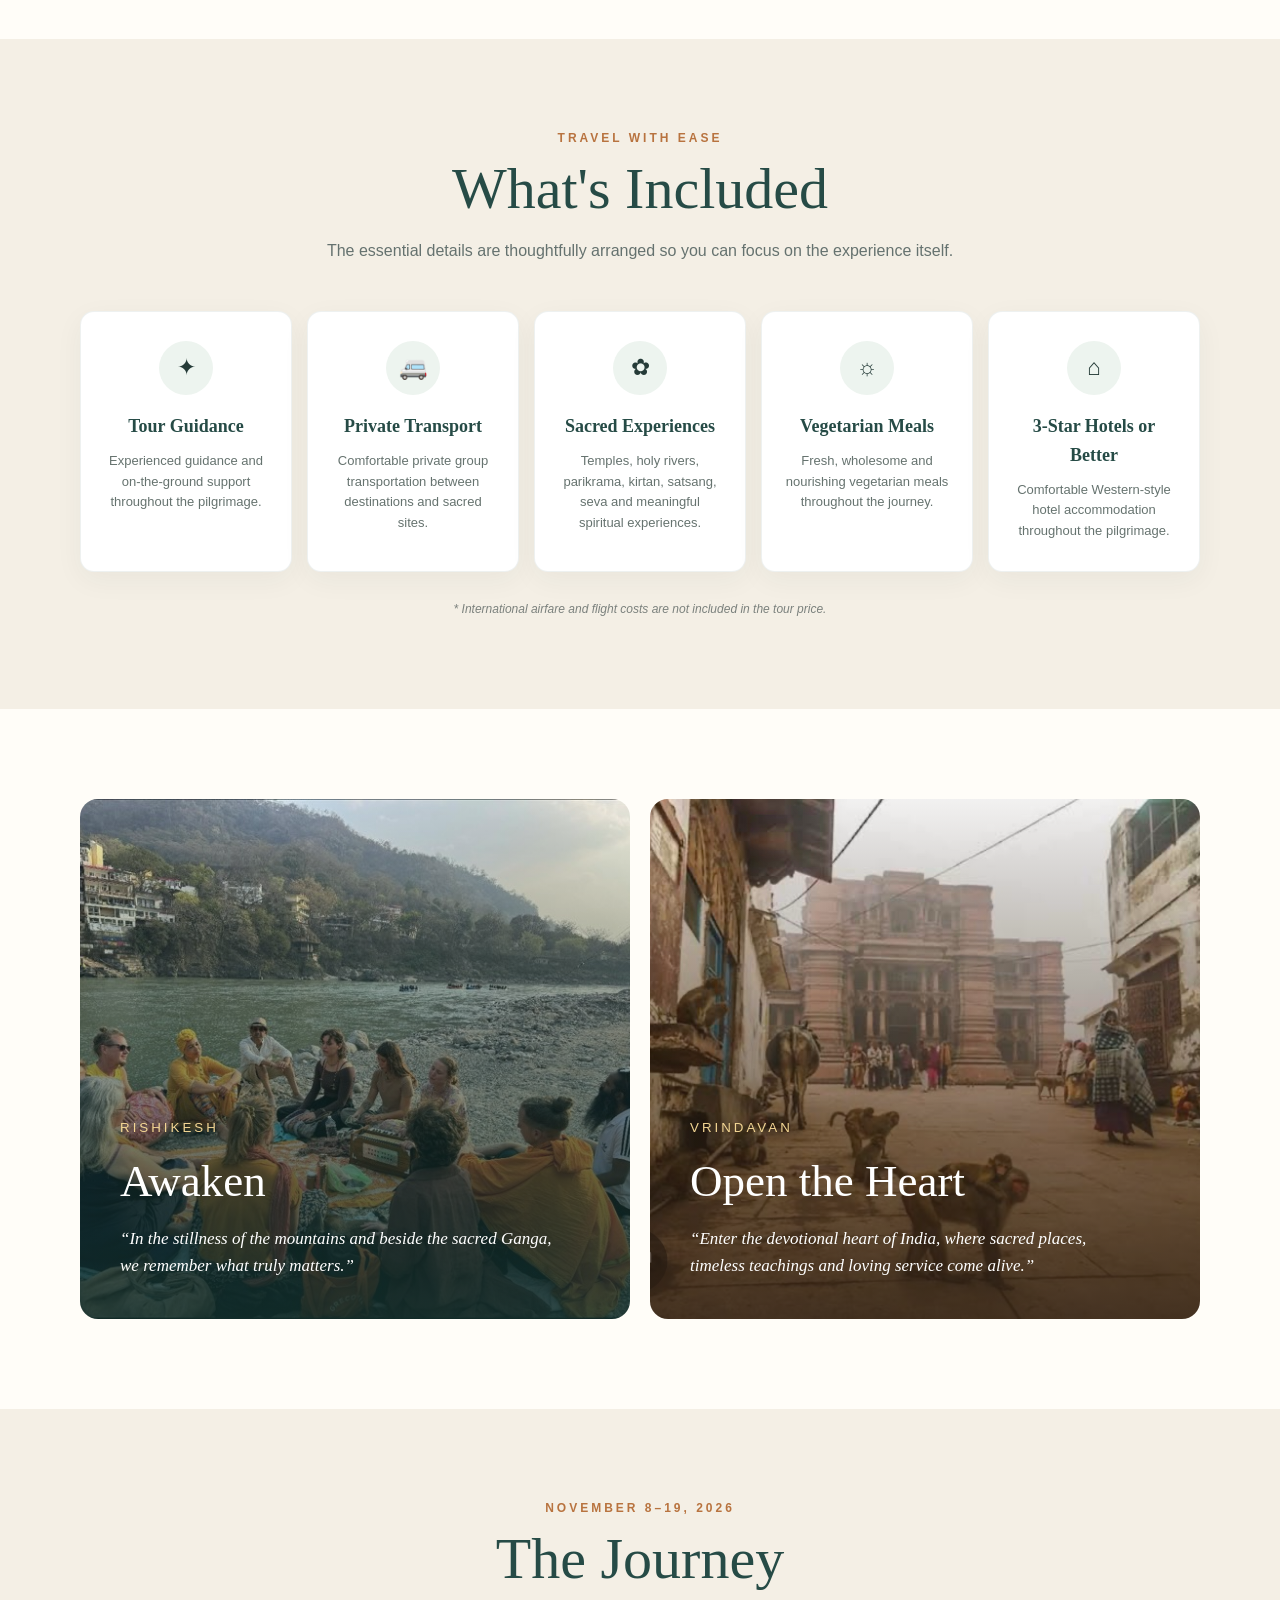
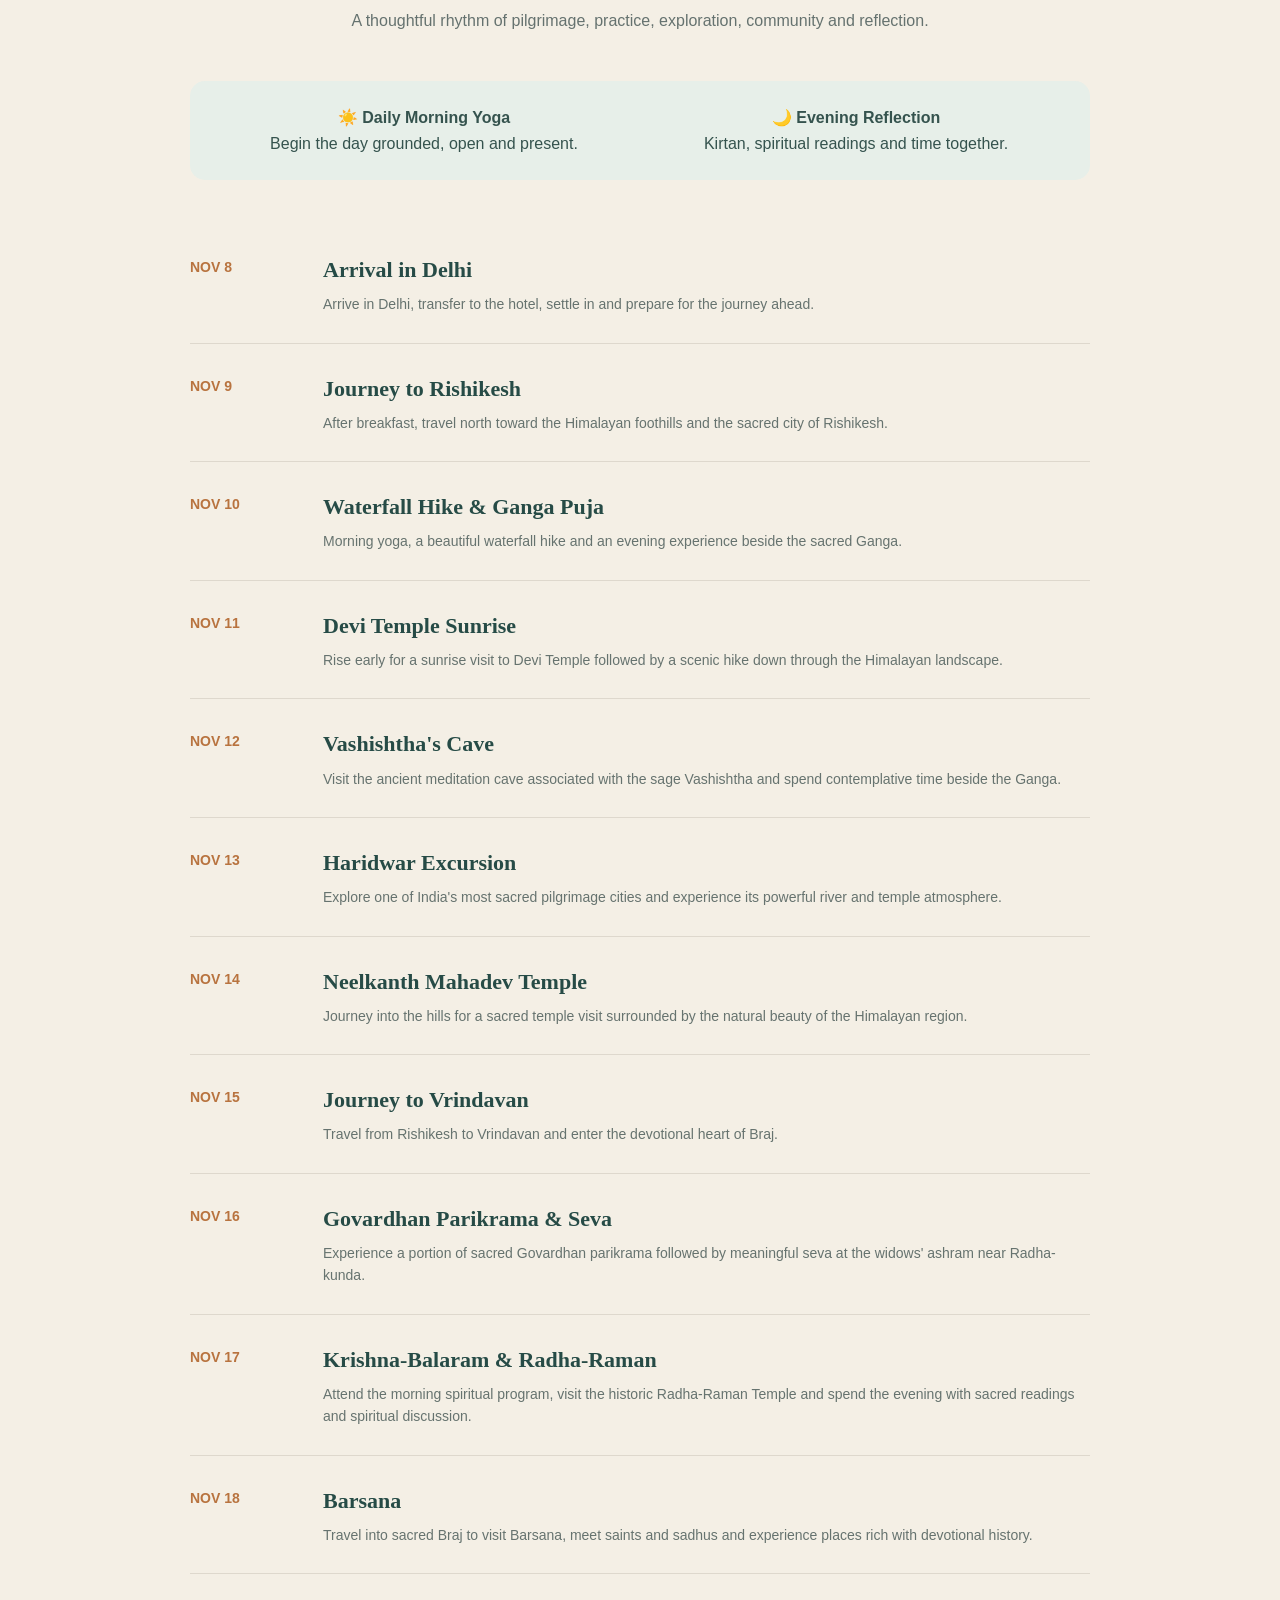
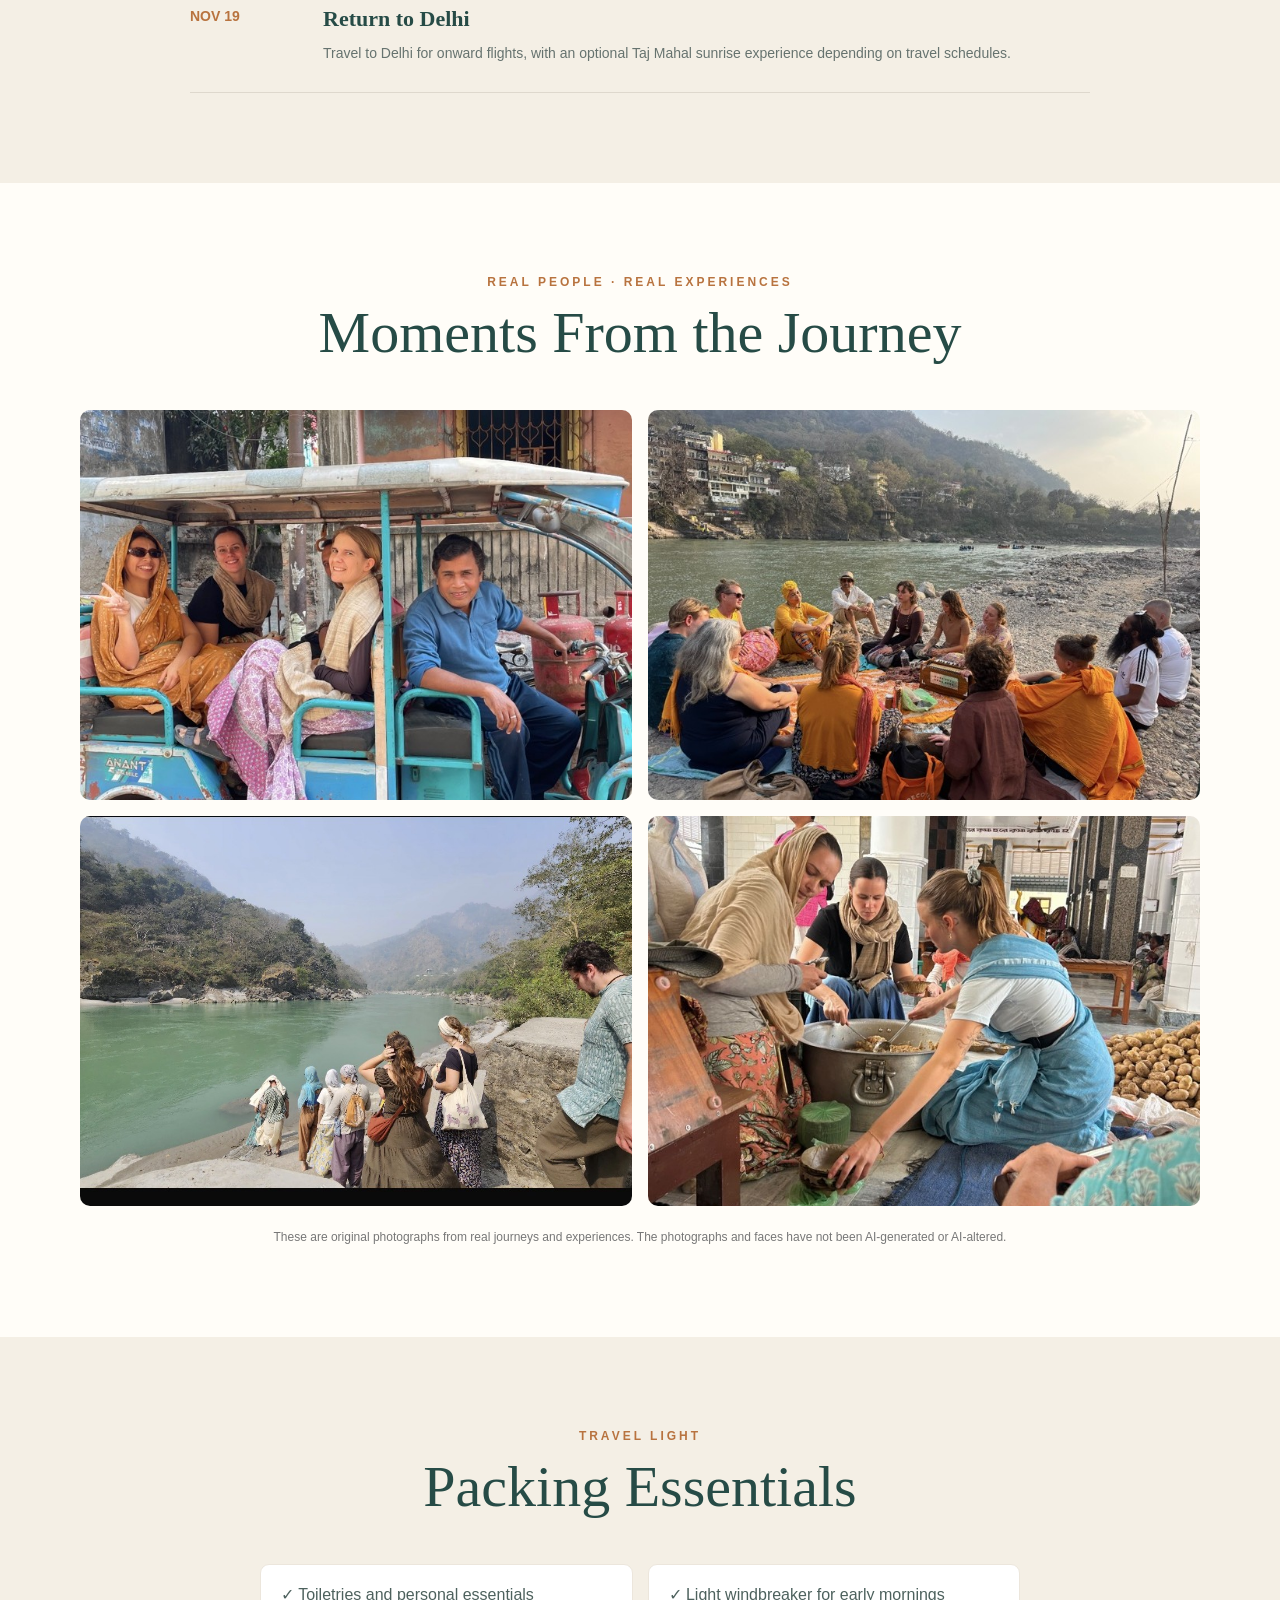
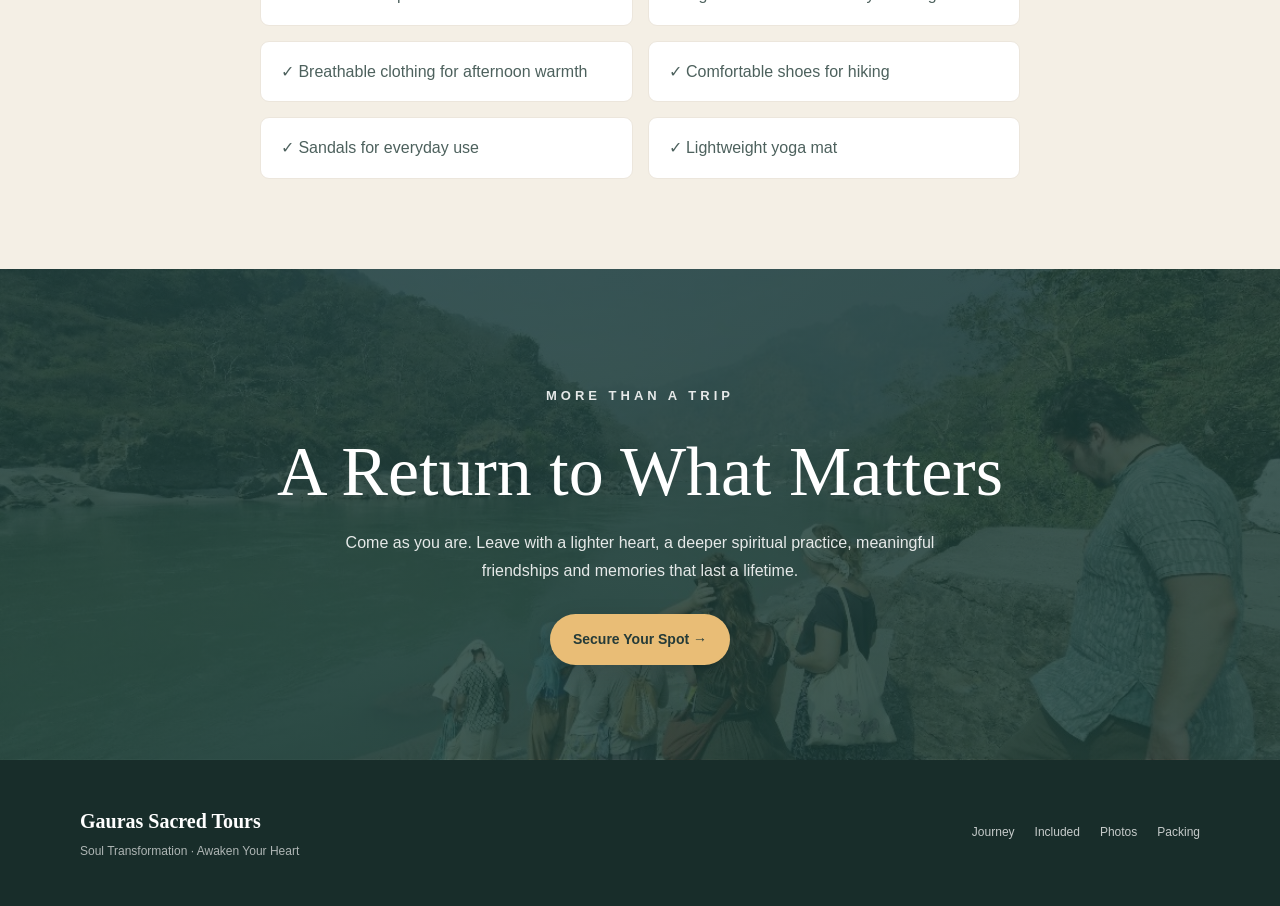
==== commit 9923a19c: "Update index.html" ====
--- a/index.html
+++ b/index.html
@@ -71,9 +71,11 @@
       color: #253b38;
     }
 
-    .brand-mark {
-      font-size: 30px;
-      color: #c68a50;
+    .brand-logo {
+      width: 48px;
+      height: 48px;
+      object-fit: contain;
+      flex-shrink: 0;
     }
 
     .brand strong {
@@ -661,6 +663,11 @@
     @media (max-width: 700px) {
       .nav-inner {
         min-height: 67px;
+      }
+
+      .brand-logo {
+        width: 42px;
+        height: 42px;
       }
 
       .brand small {
@@ -775,7 +782,11 @@
     <div class="container nav-inner">
 
       <a class="brand" href="#top">
-        <span class="brand-mark">✿</span>
+        <img
+          src="favicon.svg"
+          alt="Gauras Sacred Tours logo"
+          class="brand-logo"
+        >
         <span>
           <strong>Gauras Sacred Tours</strong>
           <small>Soul Transformation · Awaken Your Heart</small>
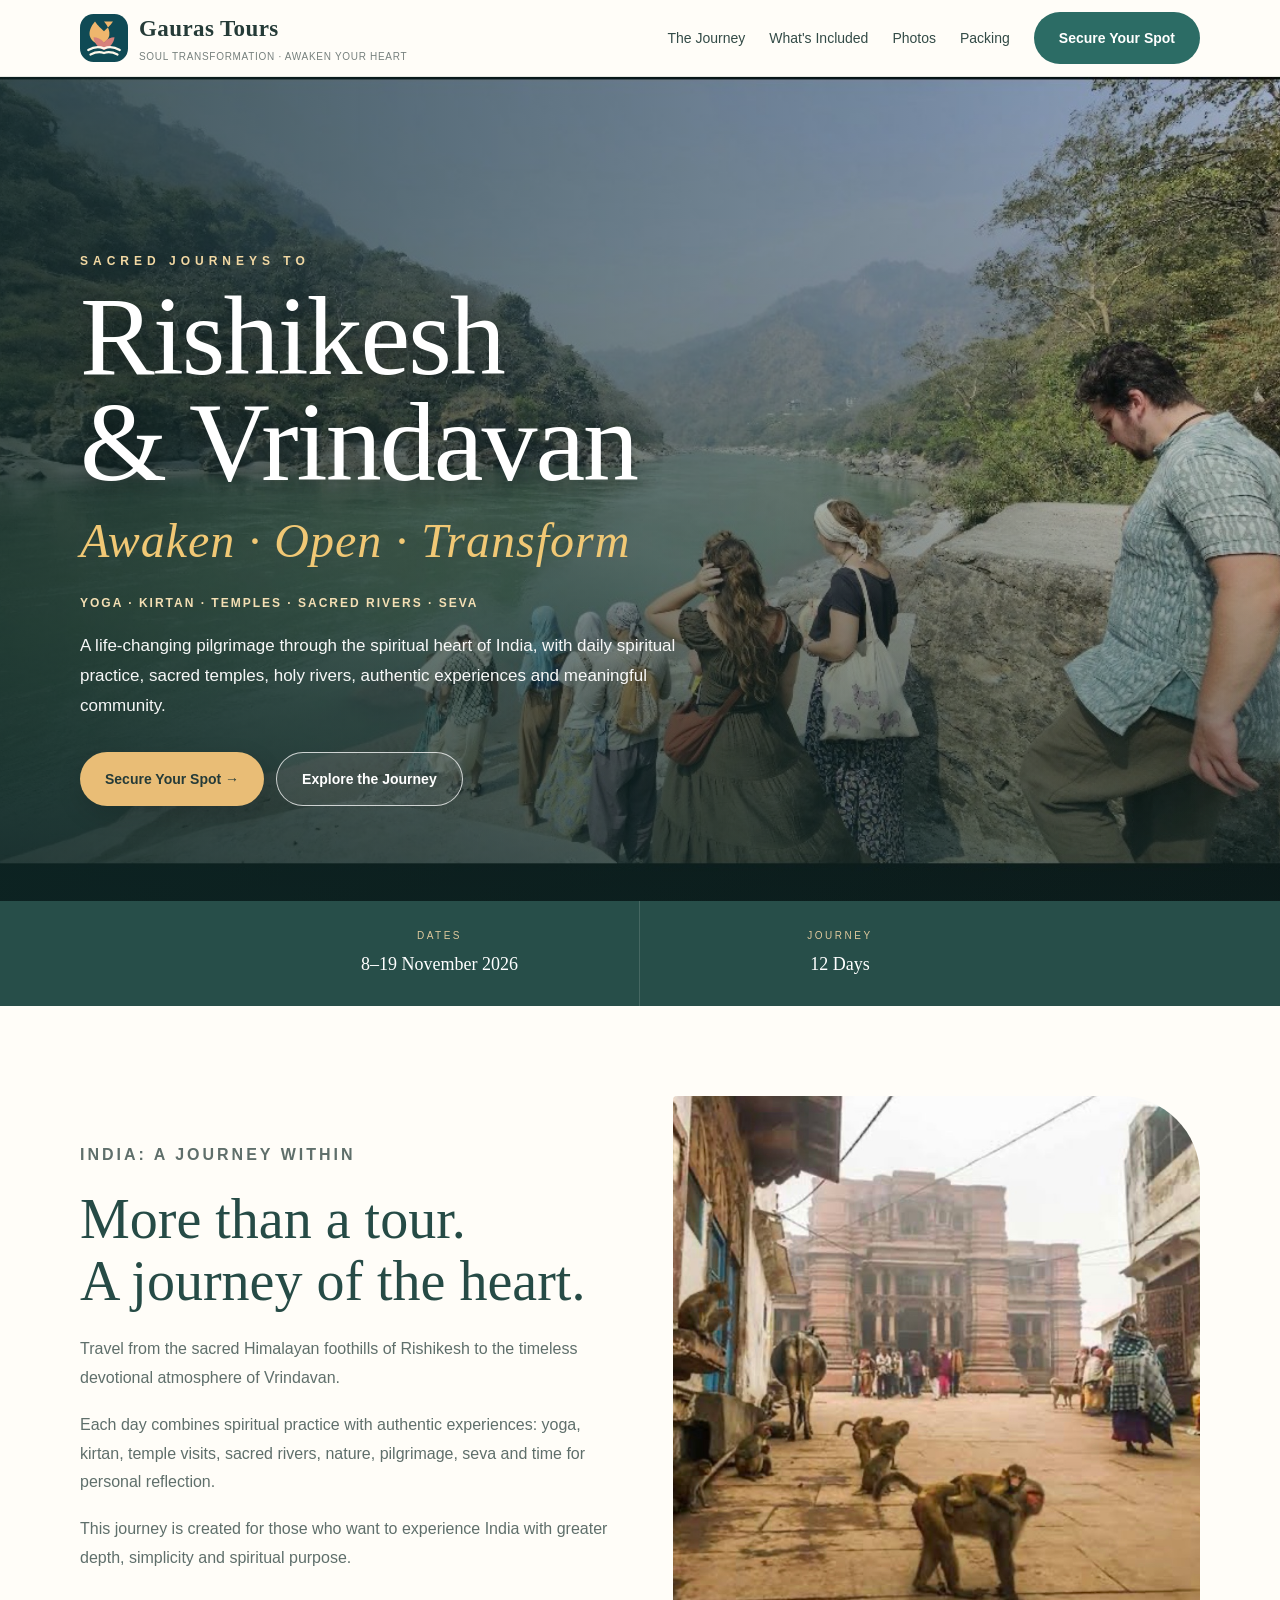
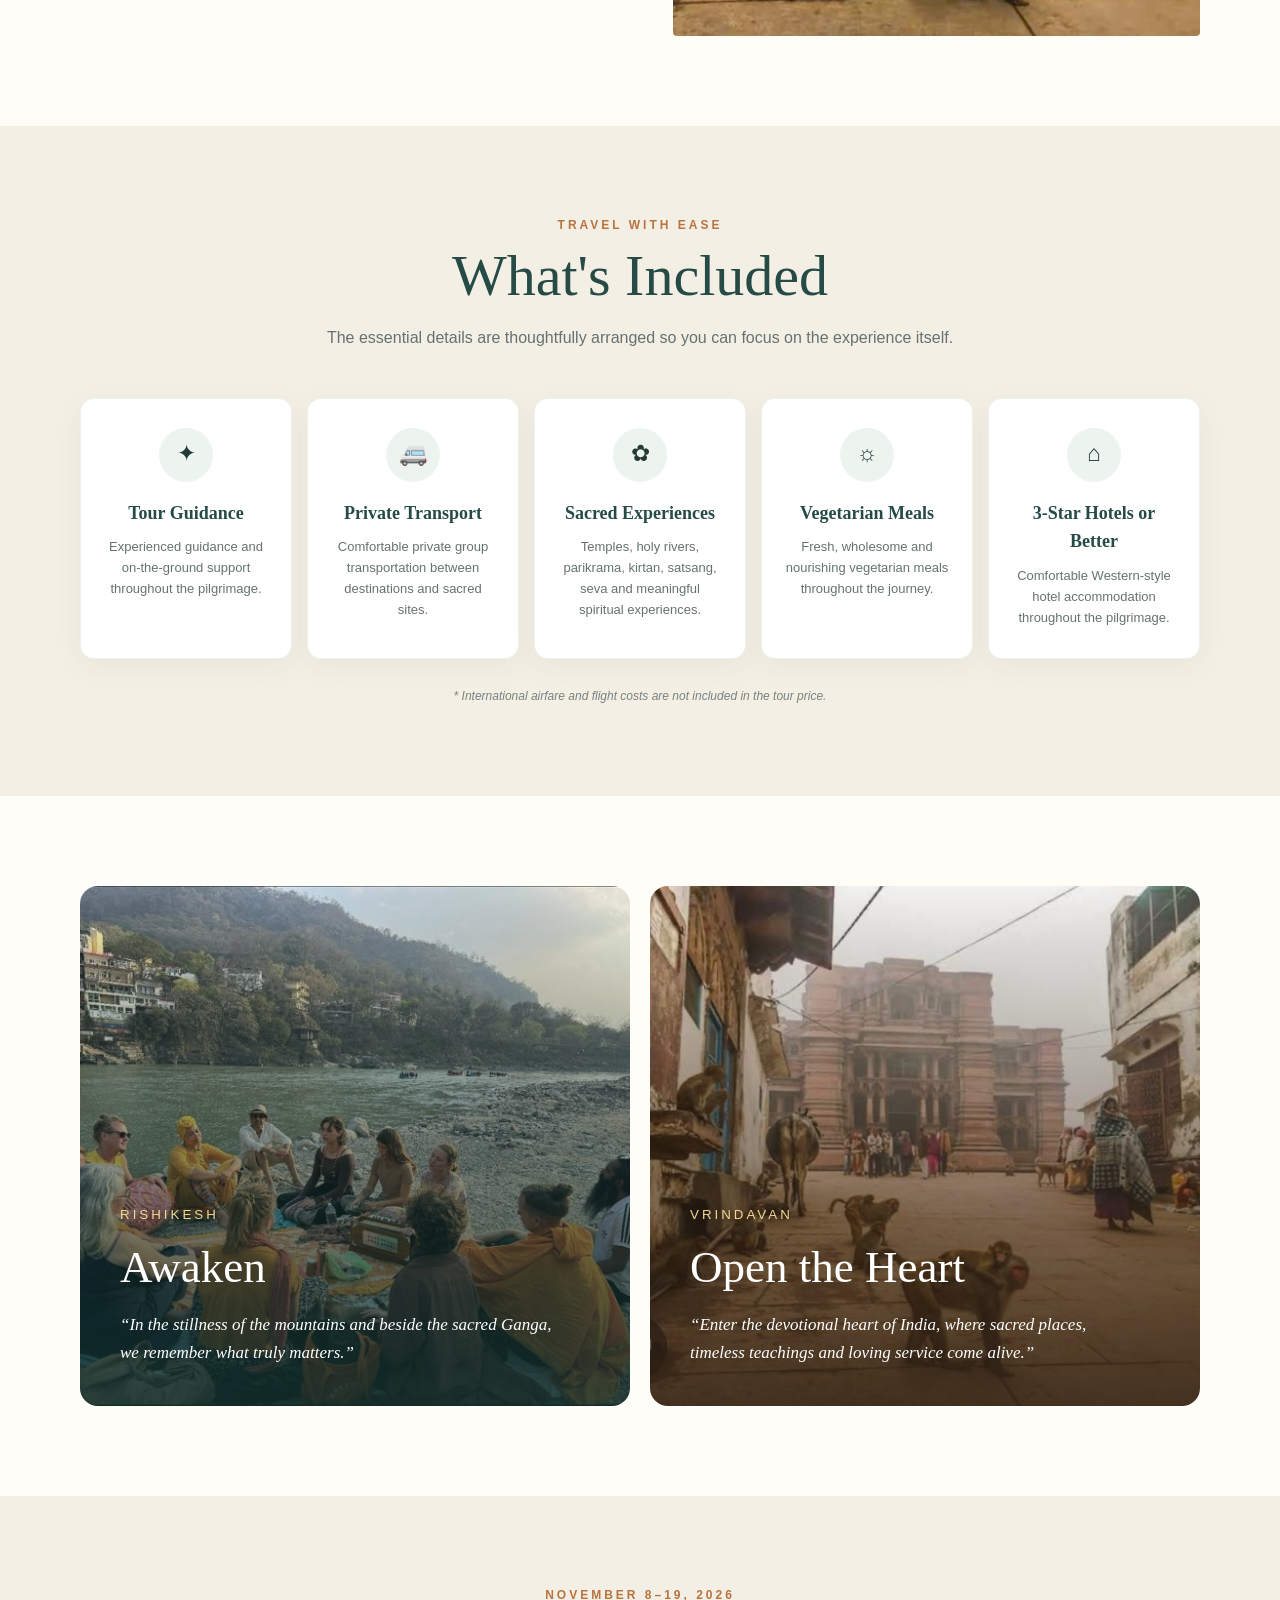
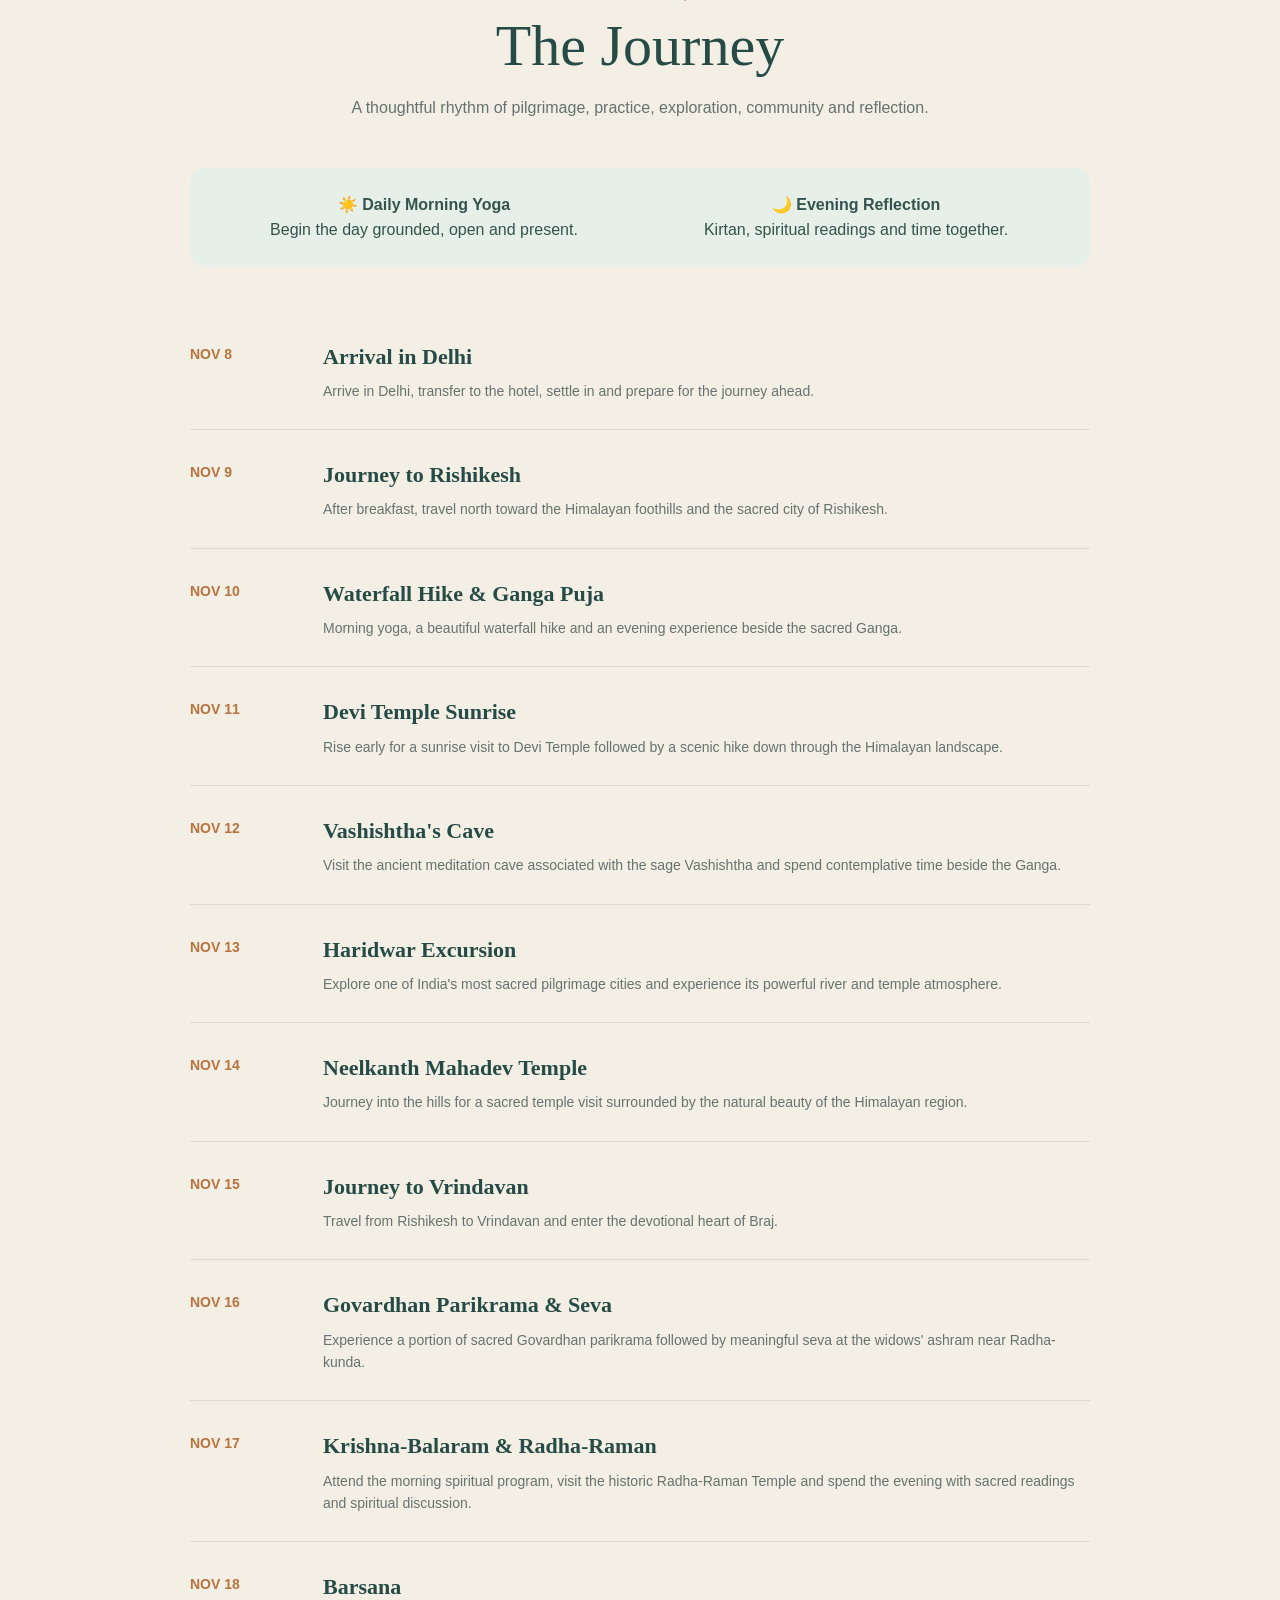
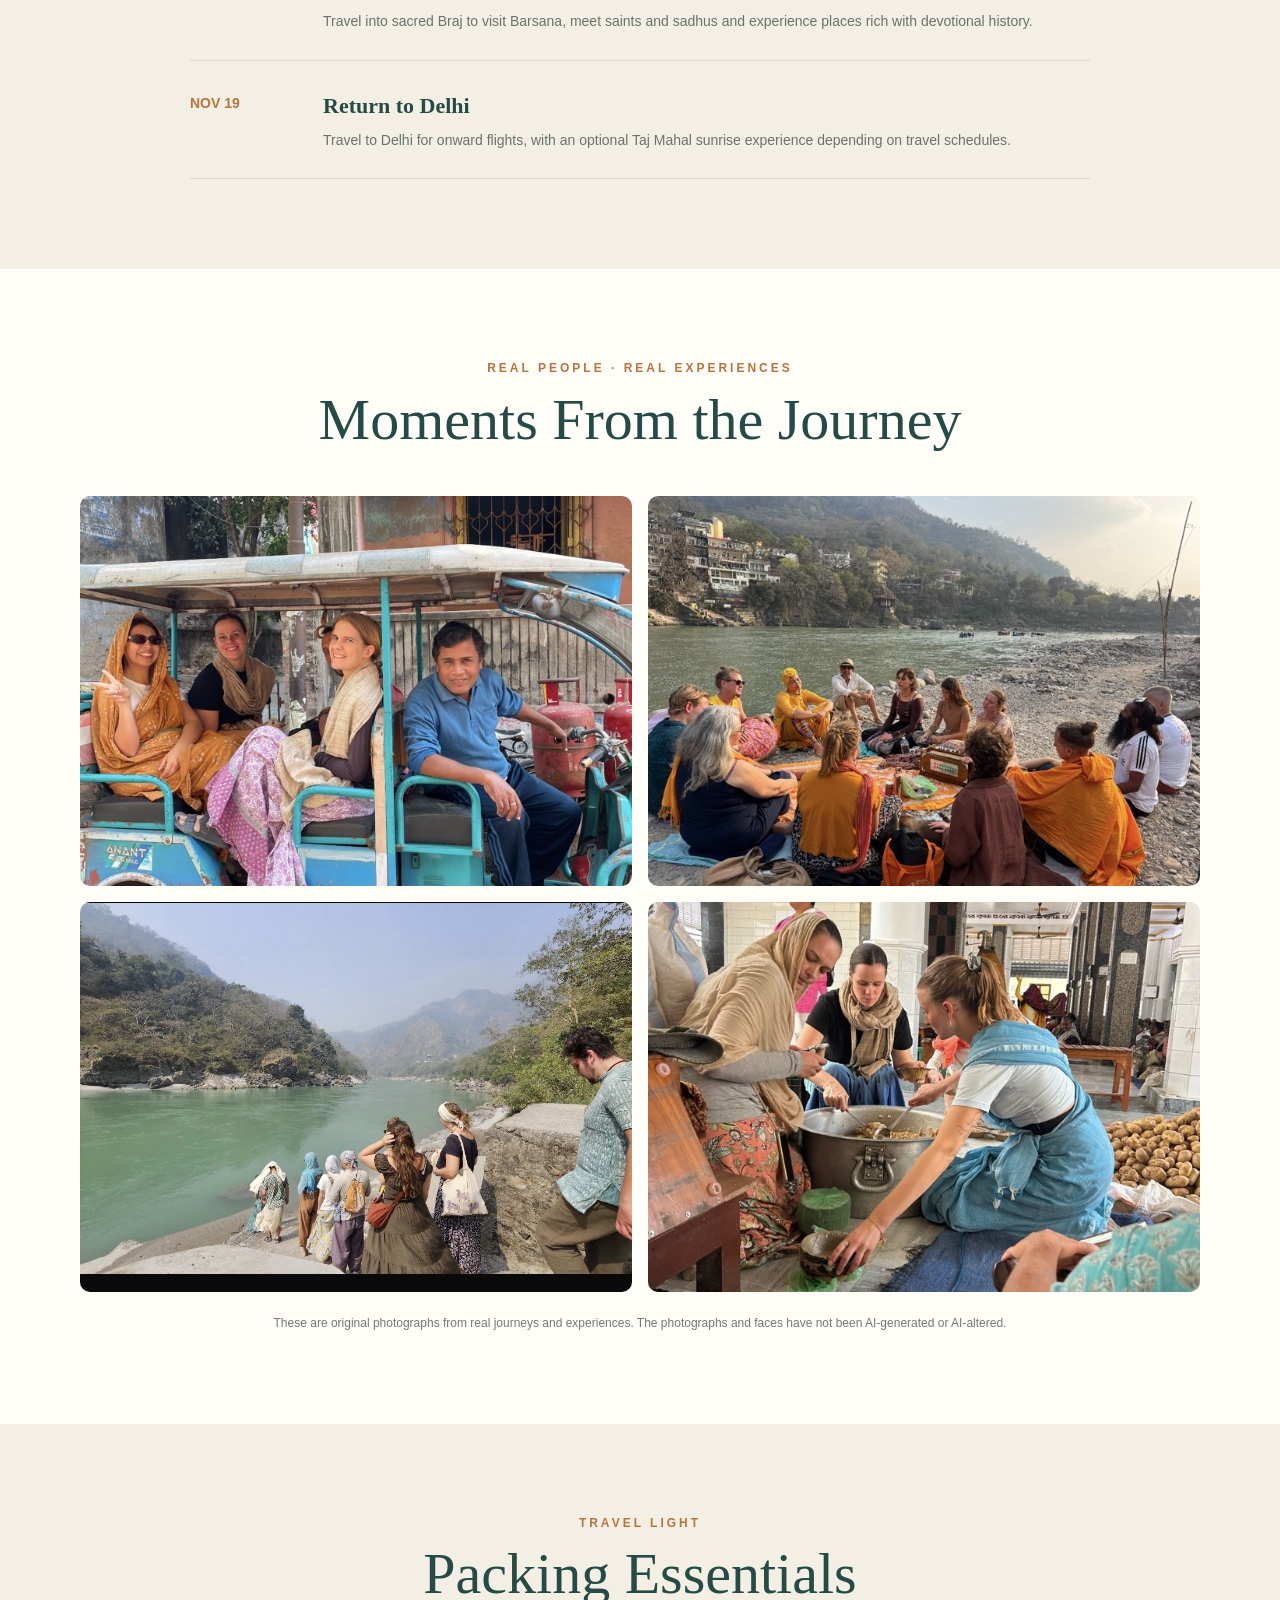
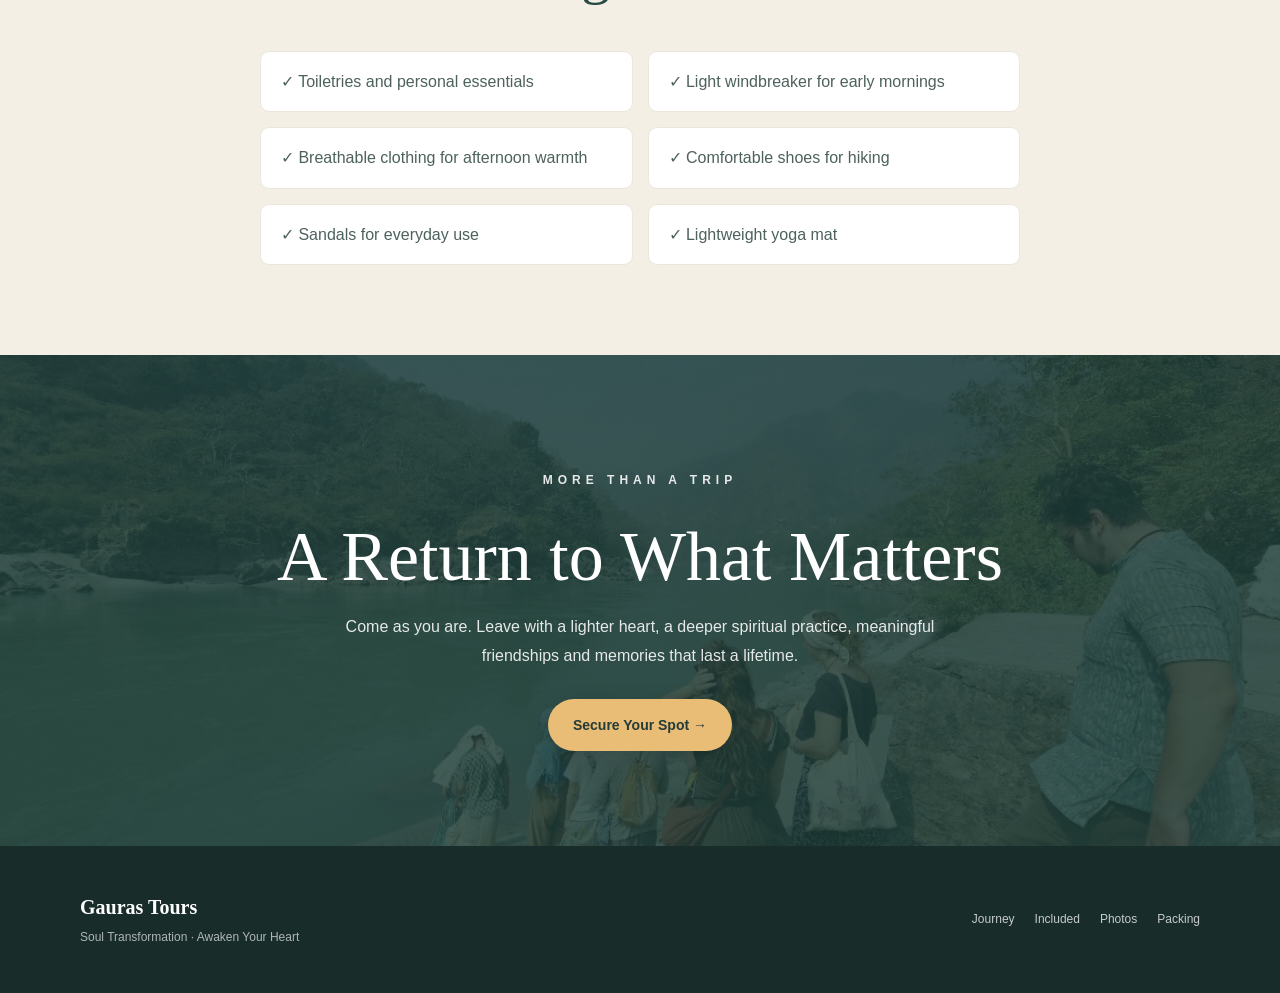
==== commit ee22b093: "Update index.html Final update" ====
--- a/index.html
+++ b/index.html
@@ -1,10 +1,11 @@
 <!DOCTYPE html>
 <html lang="en">
+
 <head>
   <meta charset="UTF-8">
   <meta name="viewport" content="width=device-width, initial-scale=1.0">
 
-  <title>Gauras Sacred Tours | Rishikesh & Vrindavan</title>
+  <title>Gauras Tours | Rishikesh & Vrindavan</title>
 
   <meta
     name="description"
@@ -14,6 +15,7 @@
   <link rel="icon" href="favicon.svg">
 
   <style>
+
     * {
       box-sizing: border-box;
       margin: 0;
@@ -31,6 +33,10 @@
       line-height: 1.6;
     }
 
+    body.modal-open {
+      overflow: hidden;
+    }
+
     img {
       display: block;
       width: 100%;
@@ -40,12 +46,19 @@
       text-decoration: none;
     }
 
+    button {
+      font: inherit;
+    }
+
     .container {
       width: min(1120px, 90%);
       margin: 0 auto;
     }
 
-    /* NAVIGATION */
+
+    /* ==============================
+       NAVIGATION
+       ============================== */
 
     .nav {
       background: rgba(255, 253, 248, 0.97);
@@ -53,7 +66,7 @@
       top: 0;
       z-index: 1000;
       border-bottom: 1px solid rgba(37, 59, 56, 0.1);
-      backdrop-filter: blur(8px);
+      backdrop-filter: blur(10px);
     }
 
     .nav-inner {
@@ -80,16 +93,19 @@
 
     .brand strong {
       display: block;
-      font-size: 20px;
-      letter-spacing: 0.5px;
+      font-size: 23px;
+      letter-spacing: 0.4px;
+      font-weight: 600;
     }
 
     .brand small {
       display: block;
       font-family: Arial, sans-serif;
       color: #77817e;
-      font-size: 11px;
-      margin-top: 2px;
+      font-size: 10px;
+      margin-top: 1px;
+      letter-spacing: 0.7px;
+      text-transform: uppercase;
     }
 
     .nav-links {
@@ -117,17 +133,22 @@
       cursor: pointer;
     }
 
-    /* BUTTONS */
+
+    /* ==============================
+       BUTTONS
+       ============================== */
 
     .btn {
       display: inline-block;
-      padding: 14px 23px;
+      padding: 15px 25px;
       border-radius: 999px;
       font-family: Arial, sans-serif;
       font-size: 14px;
       font-weight: 700;
       transition: 0.2s ease;
       text-align: center;
+      border: none;
+      cursor: pointer;
     }
 
     .btn-primary {
@@ -161,25 +182,33 @@
       background: rgba(255,255,255,0.18);
     }
 
-    /* HERO */
+
+    /* ==============================
+       HERO
+       ============================== */
 
     .hero {
-      min-height: 82vh;
+      min-height: calc(100vh - 76px);
       position: relative;
       display: flex;
-      align-items: center;
+      align-items: flex-end;
 
       /*
-        River photograph already in your GitHub repository.
-        No AI alteration is being applied to the photograph.
+        Original river photograph from the repository.
+        No AI alteration is applied to this photograph.
       */
 
       background-image:
         linear-gradient(
           90deg,
-          rgba(20, 44, 43, 0.70),
-          rgba(20, 44, 43, 0.37),
-          rgba(20, 44, 43, 0.18)
+          rgba(13, 38, 37, 0.74) 0%,
+          rgba(13, 38, 37, 0.47) 48%,
+          rgba(13, 38, 37, 0.15) 100%
+        ),
+        linear-gradient(
+          0deg,
+          rgba(13, 38, 37, 0.55) 0%,
+          transparent 50%
         ),
         url("ganga-walk.jpg");
 
@@ -189,60 +218,74 @@
     }
 
     .hero-content {
-      max-width: 760px;
-      padding: 100px 0;
+      max-width: 820px;
+      padding: 115px 0 95px;
     }
 
     .eyebrow {
       text-transform: uppercase;
-      letter-spacing: 4px;
-      font-family: Arial, sans-serif;
-      font-size: 13px;
+      letter-spacing: 5px;
+      font-family: Arial, sans-serif;
+      font-size: 12px;
       font-weight: 700;
       color: #f2d8a3;
-      margin-bottom: 16px;
+      margin-bottom: 17px;
     }
 
     .hero h1 {
-      font-size: clamp(48px, 8vw, 92px);
-      line-height: 0.98;
+      font-size: clamp(58px, 10vw, 112px);
+      line-height: 0.86;
       font-weight: 400;
-      text-shadow: 0 3px 18px rgba(0,0,0,0.35);
+      letter-spacing: -2px;
+      text-shadow: 0 4px 22px rgba(0,0,0,0.35);
     }
 
     .hero h1 span {
       display: block;
+      margin-top: 10px;
+    }
+
+    .hero-script {
+      display: block;
       font-style: italic;
-      color: #f5d593;
-      font-size: 0.65em;
-      margin-top: 14px;
+      color: #f1c875;
+      font-size: clamp(28px, 5vw, 48px);
+      font-weight: 400;
+      margin-top: 25px;
+      letter-spacing: 1px;
+      line-height: 1.1;
+    }
+
+    .hero-tags {
+      margin-top: 26px;
+      font-family: Arial, sans-serif;
+      color: #f4dfb4;
+      font-size: 12px;
+      letter-spacing: 2px;
+      font-weight: 700;
     }
 
     .hero-subtitle {
-      max-width: 640px;
-      font-family: Arial, sans-serif;
-      font-size: 18px;
-      line-height: 1.7;
-      margin-top: 28px;
-      color: rgba(255,255,255,0.95);
-    }
-
-    .hero-tags {
-      margin-top: 20px;
-      font-family: Arial, sans-serif;
-      color: #f4dfb4;
-      font-size: 14px;
-      letter-spacing: 1px;
+      max-width: 630px;
+      font-family: Arial, sans-serif;
+      font-size: 17px;
+      line-height: 1.75;
+      margin-top: 18px;
+      color: rgba(255,255,255,0.96);
     }
 
     .hero-buttons {
-      margin-top: 35px;
+      margin-top: 31px;
       display: flex;
       flex-wrap: wrap;
       gap: 12px;
     }
 
-    /* TOUR FACTS */
+
+    /* ==============================
+       SIMPLE TOUR FACTS
+       No pricing on front page
+       ============================== */
 
     .tour-facts {
       background: #274e49;
@@ -251,11 +294,13 @@
 
     .facts-grid {
       display: grid;
-      grid-template-columns: repeat(4, 1fr);
+      grid-template-columns: repeat(2, 1fr);
+      max-width: 800px;
+      margin: 0 auto;
     }
 
     .fact {
-      padding: 28px 20px;
+      padding: 27px 20px;
       text-align: center;
       border-right: 1px solid rgba(255,255,255,0.14);
     }
@@ -268,18 +313,21 @@
       display: block;
       font-family: Arial, sans-serif;
       text-transform: uppercase;
-      letter-spacing: 2px;
+      letter-spacing: 2.5px;
       color: #dfc99d;
       font-size: 10px;
-      margin-bottom: 5px;
+      margin-bottom: 6px;
     }
 
     .fact strong {
-      font-size: 17px;
+      font-size: 18px;
       font-weight: 400;
     }
 
-    /* GENERAL SECTIONS */
+
+    /* ==============================
+       GENERAL SECTIONS
+       ============================== */
 
     .section {
       padding: 90px 0;
@@ -324,7 +372,10 @@
       line-height: 1.8;
     }
 
-    /* INTRO */
+
+    /* ==============================
+       INTRODUCTION
+       ============================== */
 
     .intro-grid {
       display: grid;
@@ -356,7 +407,10 @@
       border-radius: 4px 80px 4px 4px;
     }
 
-    /* INCLUDED */
+
+    /* ==============================
+       INCLUDED
+       ============================== */
 
     .include-grid {
       display: grid;
@@ -408,7 +462,10 @@
       font-style: italic;
     }
 
-    /* DESTINATIONS */
+
+    /* ==============================
+       DESTINATIONS
+       ============================== */
 
     .destination-grid {
       display: grid;
@@ -463,7 +520,10 @@
       font-size: 17px;
     }
 
-    /* ITINERARY */
+
+    /* ==============================
+       ITINERARY
+       ============================== */
 
     .journey-list {
       max-width: 900px;
@@ -513,7 +573,10 @@
       text-align: center;
     }
 
-    /* GALLERY */
+
+    /* ==============================
+       GALLERY
+       ============================== */
 
     .gallery-grid {
       display: grid;
@@ -531,12 +594,6 @@
       width: 100%;
       height: 390px;
       object-fit: cover;
-
-      /*
-        Important:
-        Original photographs only.
-        No AI retouching, regeneration or face alteration.
-      */
     }
 
     .photo-disclaimer {
@@ -549,7 +606,10 @@
       line-height: 1.6;
     }
 
-    /* PACKING */
+
+    /* ==============================
+       PACKING
+       ============================== */
 
     .packing-list {
       max-width: 760px;
@@ -568,7 +628,10 @@
       border: 1px solid #ece6dc;
     }
 
-    /* CTA */
+
+    /* ==============================
+       FINAL CTA
+       ============================== */
 
     .cta {
       background:
@@ -596,7 +659,151 @@
       line-height: 1.8;
     }
 
-    /* FOOTER */
+
+    /* ==============================
+       BOOKING / PAYMENT MODAL
+       ============================== */
+
+    .booking-modal {
+      position: fixed;
+      inset: 0;
+      z-index: 5000;
+      display: none;
+      align-items: center;
+      justify-content: center;
+      padding: 20px;
+      background: rgba(12, 29, 27, 0.78);
+      backdrop-filter: blur(8px);
+    }
+
+    .booking-modal.open {
+      display: flex;
+    }
+
+    .booking-card {
+      position: relative;
+      width: min(610px, 100%);
+      max-height: 92vh;
+      overflow-y: auto;
+      background: #fffdf8;
+      border-radius: 24px;
+      padding: 48px 38px 38px;
+      box-shadow: 0 30px 90px rgba(0,0,0,0.35);
+      text-align: center;
+    }
+
+    .booking-close {
+      position: absolute;
+      right: 18px;
+      top: 15px;
+      width: 42px;
+      height: 42px;
+      border-radius: 50%;
+      border: 1px solid #ded8cd;
+      background: white;
+      color: #264b46;
+      font-size: 24px;
+      cursor: pointer;
+    }
+
+    .booking-kicker {
+      font-family: Arial, sans-serif;
+      text-transform: uppercase;
+      color: #b8733f;
+      letter-spacing: 3px;
+      font-size: 11px;
+      font-weight: 700;
+      margin-bottom: 10px;
+    }
+
+    .booking-card h2 {
+      color: #264b46;
+      font-size: clamp(35px, 7vw, 50px);
+      line-height: 1.08;
+      font-weight: 400;
+    }
+
+    .booking-intro {
+      max-width: 470px;
+      margin: 16px auto 28px;
+      color: #66736f;
+      font-family: Arial, sans-serif;
+      font-size: 14px;
+      line-height: 1.7;
+    }
+
+    .payment-options {
+      display: grid;
+      grid-template-columns: 1fr 1fr;
+      gap: 15px;
+    }
+
+    .payment-option {
+      border: 1px solid #e5ddd0;
+      background: #fff;
+      border-radius: 16px;
+      padding: 25px 20px;
+      display: flex;
+      flex-direction: column;
+      align-items: center;
+    }
+
+    .payment-option.featured {
+      border: 2px solid #dab36f;
+      background: #fffaf1;
+    }
+
+    .payment-label {
+      font-family: Arial, sans-serif;
+      text-transform: uppercase;
+      letter-spacing: 1.5px;
+      color: #9c7045;
+      font-size: 10px;
+      font-weight: 700;
+      margin-bottom: 8px;
+    }
+
+    .payment-option h3 {
+      font-size: 22px;
+      line-height: 1.2;
+      font-weight: 500;
+      color: #264b46;
+      margin-bottom: 5px;
+    }
+
+    .payment-price {
+      font-size: 32px;
+      color: #264b46;
+      margin: 9px 0 12px;
+    }
+
+    .payment-option p {
+      font-family: Arial, sans-serif;
+      color: #687570;
+      font-size: 12px;
+      line-height: 1.6;
+      min-height: 58px;
+      margin-bottom: 18px;
+    }
+
+    .payment-option .btn {
+      width: 100%;
+      margin-top: auto;
+    }
+
+    .deposit-note {
+      max-width: 480px;
+      margin: 22px auto 0;
+      color: #7d807d;
+      font-family: Arial, sans-serif;
+      font-size: 11px;
+      line-height: 1.6;
+    }
+
+
+    /* ==============================
+       FOOTER
+       ============================== */
 
     .footer {
       background: #182d2a;
@@ -634,19 +841,15 @@
       color: rgba(255,255,255,0.75);
     }
 
-    /* MOBILE */
+
+    /* ==============================
+       TABLET
+       ============================== */
 
     @media (max-width: 900px) {
+
       .include-grid {
         grid-template-columns: repeat(2, 1fr);
-      }
-
-      .facts-grid {
-        grid-template-columns: repeat(2, 1fr);
-      }
-
-      .fact:nth-child(2) {
-        border-right: 0;
       }
 
       .intro-grid,
@@ -658,9 +861,16 @@
         height: 450px;
         min-height: 0;
       }
-    }
+
+    }
+
+
+    /* ==============================
+       MOBILE
+       ============================== */
 
     @media (max-width: 700px) {
+
       .nav-inner {
         min-height: 67px;
       }
@@ -668,6 +878,10 @@
       .brand-logo {
         width: 42px;
         height: 42px;
+      }
+
+      .brand strong {
+        font-size: 20px;
       }
 
       .brand small {
@@ -697,16 +911,55 @@
       }
 
       .hero {
-        min-height: 78vh;
-        background-position: center;
+        min-height: calc(100vh - 67px);
+        align-items: flex-end;
+        background-position: 58% center;
       }
 
       .hero-content {
-        padding: 85px 0;
+        padding: 95px 0 65px;
+      }
+
+      .hero h1 {
+        font-size: clamp(56px, 18vw, 82px);
+        line-height: 0.88;
+      }
+
+      .hero-script {
+        font-size: 30px;
+        margin-top: 21px;
+      }
+
+      .hero-tags {
+        line-height: 1.8;
+        font-size: 10px;
+        letter-spacing: 1.6px;
       }
 
       .hero-subtitle {
-        font-size: 16px;
+        font-size: 15px;
+        line-height: 1.65;
+      }
+
+      .hero-buttons {
+        flex-direction: column;
+        align-items: stretch;
+      }
+
+      .hero-buttons .btn {
+        width: 100%;
+      }
+
+      .facts-grid {
+        grid-template-columns: 1fr 1fr;
+      }
+
+      .fact {
+        padding: 22px 10px;
+      }
+
+      .fact strong {
+        font-size: 14px;
       }
 
       .section {
@@ -748,6 +1001,19 @@
         gap: 17px;
       }
 
+      .payment-options {
+        grid-template-columns: 1fr;
+      }
+
+      .booking-card {
+        padding: 47px 22px 27px;
+        border-radius: 18px;
+      }
+
+      .payment-option p {
+        min-height: 0;
+      }
+
       .footer-inner {
         flex-direction: column;
         align-items: flex-start;
@@ -756,119 +1022,148 @@
       .footer-links {
         flex-wrap: wrap;
       }
-    }
-
-    @media (max-width: 450px) {
-      .facts-grid {
-        grid-template-columns: 1fr 1fr;
-      }
-
-      .fact {
-        padding: 20px 10px;
-      }
-
-      .fact strong {
-        font-size: 14px;
-      }
-    }
+
+    }
+
   </style>
+
 </head>
 
+
 <body>
 
-  <!-- NAVIGATION -->
+
+  <!-- ==============================
+       NAVIGATION
+       ============================== -->
 
   <nav class="nav">
+
     <div class="container nav-inner">
 
       <a class="brand" href="#top">
+
         <img
           src="favicon.svg"
-          alt="Gauras Sacred Tours logo"
+          alt="Gauras Tours logo"
           class="brand-logo"
         >
+
         <span>
-          <strong>Gauras Sacred Tours</strong>
+          <strong>Gauras Tours</strong>
           <small>Soul Transformation · Awaken Your Heart</small>
         </span>
+
       </a>
 
-      <button class="menu-btn" id="menuButton" aria-label="Open menu">
+
+      <button
+        class="menu-btn"
+        id="menuButton"
+        aria-label="Open menu"
+      >
         ☰
       </button>
 
+
       <div class="nav-links" id="navLinks">
+
         <a href="#journey">The Journey</a>
+
         <a href="#included">What's Included</a>
+
         <a href="#gallery">Photos</a>
+
         <a href="#packing">Packing</a>
 
-        <a
-          class="btn btn-primary"
-          href="https://square.link/u/m7vlP7aY?src=sheet"
-          target="_blank"
-          rel="noopener noreferrer"
+        <button
+          class="btn btn-primary booking-trigger"
+          type="button"
         >
           Secure Your Spot
-        </a>
+        </button>
+
       </div>
 
     </div>
+
   </nav>
 
 
+
   <main id="top">
 
-    <!-- HERO -->
+
+    <!-- ==============================
+         HERO
+         ============================== -->
 
     <section class="hero">
 
       <div class="container">
+
         <div class="hero-content">
 
           <p class="eyebrow">
             Sacred Journeys To
           </p>
+
 
           <h1>
             Rishikesh
             <span>&amp; Vrindavan</span>
           </h1>
 
+
+          <span class="hero-script">
+            Awaken · Open · Transform
+          </span>
+
+
           <p class="hero-tags">
             YOGA · KIRTAN · TEMPLES · SACRED RIVERS · SEVA
           </p>
 
+
           <p class="hero-subtitle">
-            A life-changing pilgrimage through the spiritual heart of India —
-            designed to awaken the heart, deepen your practice and experience
-            sacred culture alongside a meaningful community.
+            A life-changing pilgrimage through the spiritual heart of India,
+            with daily spiritual practice, sacred temples, holy rivers,
+            authentic experiences and meaningful community.
           </p>
 
+
           <div class="hero-buttons">
 
-            <a
-              class="btn btn-gold"
-              href="https://square.link/u/m7vlP7aY?src=sheet"
-              target="_blank"
-              rel="noopener noreferrer"
+            <button
+              class="btn btn-gold booking-trigger"
+              type="button"
             >
               Secure Your Spot →
-            </a>
-
-            <a class="btn btn-light" href="#journey">
+            </button>
+
+
+            <a
+              class="btn btn-light"
+              href="#journey"
+            >
               Explore the Journey
             </a>
 
           </div>
 
         </div>
+
       </div>
 
     </section>
 
 
-    <!-- TOUR FACTS -->
+
+    <!-- ==============================
+         TOUR FACTS
+         Pricing intentionally hidden
+         from front page
+         ============================== -->
 
     <section class="tour-facts">
 
@@ -884,22 +1179,15 @@
           <strong>12 Days</strong>
         </div>
 
-        <div class="fact">
-          <small>Investment</small>
-          <strong>A$2,800</strong>
-        </div>
-
-        <div class="fact">
-          <small>Reservation</small>
-          <strong>A$500 Deposit</strong>
-        </div>
-
       </div>
 
     </section>
 
 
-    <!-- INTRODUCTION -->
+
+    <!-- ==============================
+         INTRODUCTION
+         ============================== -->
 
     <section class="section">
 
@@ -911,14 +1199,18 @@
             India: A Journey Within
           </p>
 
+
           <h2>
-            More than a tour. A journey of the heart.
+            More than a tour.<br>
+            A journey of the heart.
           </h2>
 
+
           <p>
-            Travel from the sacred Himalayan foothills of Rishikesh to the
-            timeless devotional atmosphere of Vrindavan.
+            Travel from the sacred Himalayan foothills of Rishikesh
+            to the timeless devotional atmosphere of Vrindavan.
           </p>
+
 
           <p>
             Each day combines spiritual practice with authentic experiences:
@@ -926,6 +1218,7 @@
             seva and time for personal reflection.
           </p>
 
+
           <p>
             This journey is created for those who want to experience India
             with greater depth, simplicity and spiritual purpose.
@@ -933,11 +1226,14 @@
 
         </div>
 
+
         <div class="intro-photo">
+
           <img
             src="vrindavan-real.jpg"
             alt="Sacred atmosphere of Vrindavan, India"
           >
+
         </div>
 
       </div>
@@ -945,9 +1241,15 @@
     </section>
 
 
-    <!-- WHAT'S INCLUDED -->
-
-    <section class="section section-alt" id="included">
+
+    <!-- ==============================
+         WHAT'S INCLUDED
+         ============================== -->
+
+    <section
+      class="section section-alt"
+      id="included"
+    >
 
       <div class="container">
 
@@ -957,74 +1259,124 @@
             Travel With Ease
           </p>
 
+
           <h2>
             What's Included
           </h2>
 
+
           <p class="description">
-            The essential details are thoughtfully arranged so you can focus
-            on the experience itself.
+            The essential details are thoughtfully arranged so you
+            can focus on the experience itself.
           </p>
 
         </div>
 
 
+
         <div class="include-grid">
 
+
           <article class="include-card">
-            <div class="include-icon">✦</div>
-            <h3>Tour Guidance</h3>
+
+            <div class="include-icon">
+              ✦
+            </div>
+
+            <h3>
+              Tour Guidance
+            </h3>
+
             <p>
-              Experienced guidance and on-the-ground support throughout
-              the pilgrimage.
+              Experienced guidance and on-the-ground support
+              throughout the pilgrimage.
             </p>
+
           </article>
 
 
+
           <article class="include-card">
-            <div class="include-icon">🚐</div>
-            <h3>Private Transport</h3>
+
+            <div class="include-icon">
+              🚐
+            </div>
+
+            <h3>
+              Private Transport
+            </h3>
+
             <p>
-              Comfortable private group transportation between destinations
-              and sacred sites.
+              Comfortable private group transportation between
+              destinations and sacred sites.
             </p>
+
           </article>
 
 
+
           <article class="include-card">
-            <div class="include-icon">✿</div>
-            <h3>Sacred Experiences</h3>
+
+            <div class="include-icon">
+              ✿
+            </div>
+
+            <h3>
+              Sacred Experiences
+            </h3>
+
             <p>
-              Temples, holy rivers, parikrama, kirtan, satsang, seva and
-              meaningful spiritual experiences.
+              Temples, holy rivers, parikrama, kirtan, satsang,
+              seva and meaningful spiritual experiences.
             </p>
+
           </article>
 
 
+
           <article class="include-card">
-            <div class="include-icon">☼</div>
-            <h3>Vegetarian Meals</h3>
+
+            <div class="include-icon">
+              ☼
+            </div>
+
+            <h3>
+              Vegetarian Meals
+            </h3>
+
             <p>
-              Fresh, wholesome and nourishing vegetarian meals throughout
-              the journey.
+              Fresh, wholesome and nourishing vegetarian meals
+              throughout the journey.
             </p>
+
           </article>
 
 
+
           <article class="include-card">
-            <div class="include-icon">⌂</div>
-            <h3>3-Star Hotels or Better</h3>
+
+            <div class="include-icon">
+              ⌂
+            </div>
+
+            <h3>
+              3-Star Hotels or Better
+            </h3>
+
             <p>
-              Comfortable Western-style hotel accommodation throughout
-              the pilgrimage.
+              Comfortable Western-style hotel accommodation
+              throughout the pilgrimage.
             </p>
+
           </article>
 
+
         </div>
 
 
         <p class="airfare-note">
-          * International airfare and flight costs are not included in the tour price.
+          * International airfare and flight costs are not included
+          in the tour price.
         </p>
 
       </div>
@@ -1032,23 +1384,31 @@
     </section>
 
 
-    <!-- DESTINATIONS -->
+
+    <!-- ==============================
+         DESTINATIONS
+         ============================== -->
 
     <section class="section">
 
       <div class="container destination-grid">
 
+
         <article class="destination rishikesh">
 
           <div class="destination-content">
 
-            <small>Rishikesh</small>
-
-            <h3>Awaken</h3>
+            <small>
+              Rishikesh
+            </small>
+
+            <h3>
+              Awaken
+            </h3>
 
             <p>
-              “In the stillness of the mountains and beside the sacred Ganga,
-              we remember what truly matters.”
+              “In the stillness of the mountains and beside the
+              sacred Ganga, we remember what truly matters.”
             </p>
 
           </div>
@@ -1056,31 +1416,43 @@
         </article>
 
 
+
         <article class="destination vrindavan">
 
           <div class="destination-content">
 
-            <small>Vrindavan</small>
-
-            <h3>Open the Heart</h3>
+            <small>
+              Vrindavan
+            </small>
+
+            <h3>
+              Open the Heart
+            </h3>
 
             <p>
-              “Enter the devotional heart of India, where sacred places,
-              timeless teachings and loving service come alive.”
+              “Enter the devotional heart of India, where sacred
+              places, timeless teachings and loving service come alive.”
             </p>
 
           </div>
 
         </article>
 
+
       </div>
 
     </section>
 
 
-    <!-- ITINERARY -->
-
-    <section class="section section-alt" id="journey">
+
+    <!-- ==============================
+         ITINERARY
+         ============================== -->
+
+    <section
+      class="section section-alt"
+      id="journey"
+    >
 
       <div class="container">
 
@@ -1090,180 +1462,299 @@
             November 8–19, 2026
           </p>
 
+
           <h2>
             The Journey
           </h2>
 
+
           <p class="description">
-            A thoughtful rhythm of pilgrimage, practice, exploration,
-            community and reflection.
+            A thoughtful rhythm of pilgrimage, practice,
+            exploration, community and reflection.
           </p>
 
         </div>
+
 
 
         <div class="daily-rhythm">
 
           <div>
             ☀️
-            <strong>Daily Morning Yoga</strong><br>
+            <strong>Daily Morning Yoga</strong>
+            <br>
             Begin the day grounded, open and present.
           </div>
+
 
           <div>
             🌙
-            <strong>Evening Reflection</strong><br>
+            <strong>Evening Reflection</strong>
+            <br>
             Kirtan, spiritual readings and time together.
           </div>
 
         </div>
 
 
+
         <div class="journey-list">
 
+
           <div class="journey-day">
+
             <time>NOV 8</time>
+
             <div>
-              <h3>Arrival in Delhi</h3>
+
+              <h3>
+                Arrival in Delhi
+              </h3>
+
               <p>
-                Arrive in Delhi, transfer to the hotel, settle in and
-                prepare for the journey ahead.
+                Arrive in Delhi, transfer to the hotel, settle in
+                and prepare for the journey ahead.
               </p>
+
             </div>
-          </div>
+
+          </div>
+
 
 
           <div class="journey-day">
+
             <time>NOV 9</time>
+
             <div>
-              <h3>Journey to Rishikesh</h3>
+
+              <h3>
+                Journey to Rishikesh
+              </h3>
+
               <p>
-                After breakfast, travel north toward the Himalayan foothills
-                and the sacred city of Rishikesh.
+                After breakfast, travel north toward the Himalayan
+                foothills and the sacred city of Rishikesh.
               </p>
+
             </div>
-          </div>
+
+          </div>
+
 
 
           <div class="journey-day">
+
             <time>NOV 10</time>
+
             <div>
-              <h3>Waterfall Hike &amp; Ganga Puja</h3>
+
+              <h3>
+                Waterfall Hike &amp; Ganga Puja
+              </h3>
+
               <p>
-                Morning yoga, a beautiful waterfall hike and an evening
-                experience beside the sacred Ganga.
+                Morning yoga, a beautiful waterfall hike and an
+                evening experience beside the sacred Ganga.
               </p>
+
             </div>
-          </div>
+
+          </div>
+
 
 
           <div class="journey-day">
+
             <time>NOV 11</time>
+
             <div>
-              <h3>Devi Temple Sunrise</h3>
+
+              <h3>
+                Devi Temple Sunrise
+              </h3>
+
               <p>
-                Rise early for a sunrise visit to Devi Temple followed by
-                a scenic hike down through the Himalayan landscape.
+                Rise early for a sunrise visit to Devi Temple
+                followed by a scenic hike down through the
+                Himalayan landscape.
               </p>
+
             </div>
-          </div>
+
+          </div>
+
 
 
           <div class="journey-day">
+
             <time>NOV 12</time>
+
             <div>
-              <h3>Vashishtha's Cave</h3>
+
+              <h3>
+                Vashishtha's Cave
+              </h3>
+
               <p>
-                Visit the ancient meditation cave associated with the sage
-                Vashishtha and spend contemplative time beside the Ganga.
+                Visit the ancient meditation cave associated
+                with the sage Vashishtha and spend contemplative
+                time beside the Ganga.
               </p>
+
             </div>
-          </div>
+
+          </div>
+
 
 
           <div class="journey-day">
+
             <time>NOV 13</time>
+
             <div>
-              <h3>Haridwar Excursion</h3>
+
+              <h3>
+                Haridwar Excursion
+              </h3>
+
               <p>
-                Explore one of India's most sacred pilgrimage cities and
-                experience its powerful river and temple atmosphere.
+                Explore one of India's most sacred pilgrimage cities
+                and experience its powerful river and temple atmosphere.
               </p>
+
             </div>
-          </div>
+
+          </div>
+
 
 
           <div class="journey-day">
+
             <time>NOV 14</time>
+
             <div>
-              <h3>Neelkanth Mahadev Temple</h3>
+
+              <h3>
+                Neelkanth Mahadev Temple
+              </h3>
+
               <p>
-                Journey into the hills for a sacred temple visit surrounded
-                by the natural beauty of the Himalayan region.
+                Journey into the hills for a sacred temple visit
+                surrounded by the natural beauty of the Himalayan region.
               </p>
+
             </div>
-          </div>
+
+          </div>
+
 
 
           <div class="journey-day">
+
             <time>NOV 15</time>
+
             <div>
-              <h3>Journey to Vrindavan</h3>
+
+              <h3>
+                Journey to Vrindavan
+              </h3>
+
               <p>
-                Travel from Rishikesh to Vrindavan and enter the devotional
-                heart of Braj.
+                Travel from Rishikesh to Vrindavan and enter
+                the devotional heart of Braj.
               </p>
+
             </div>
-          </div>
+
+          </div>
+
 
 
           <div class="journey-day">
+
             <time>NOV 16</time>
+
             <div>
-              <h3>Govardhan Parikrama &amp; Seva</h3>
+
+              <h3>
+                Govardhan Parikrama &amp; Seva
+              </h3>
+
               <p>
-                Experience a portion of sacred Govardhan parikrama followed
-                by meaningful seva at the widows' ashram near Radha-kunda.
+                Experience a portion of sacred Govardhan parikrama
+                followed by meaningful seva at the widows' ashram
+                near Radha-kunda.
               </p>
+
             </div>
-          </div>
+
+          </div>
+
 
 
           <div class="journey-day">
+
             <time>NOV 17</time>
+
             <div>
-              <h3>Krishna-Balaram &amp; Radha-Raman</h3>
+
+              <h3>
+                Krishna-Balaram &amp; Radha-Raman
+              </h3>
+
               <p>
                 Attend the morning spiritual program, visit the historic
                 Radha-Raman Temple and spend the evening with sacred
                 readings and spiritual discussion.
               </p>
+
             </div>
-          </div>
+
+          </div>
+
 
 
           <div class="journey-day">
+
             <time>NOV 18</time>
+
             <div>
-              <h3>Barsana</h3>
+
+              <h3>
+                Barsana
+              </h3>
+
               <p>
-                Travel into sacred Braj to visit Barsana, meet saints and
-                sadhus and experience places rich with devotional history.
+                Travel into sacred Braj to visit Barsana, meet saints
+                and sadhus and experience places rich with devotional history.
               </p>
+
             </div>
-          </div>
+
+          </div>
+
 
 
           <div class="journey-day">
+
             <time>NOV 19</time>
+
             <div>
-              <h3>Return to Delhi</h3>
+
+              <h3>
+                Return to Delhi
+              </h3>
+
               <p>
                 Travel to Delhi for onward flights, with an optional
                 Taj Mahal sunrise experience depending on travel schedules.
               </p>
+
             </div>
-          </div>
+
+          </div>
+
 
         </div>
 
@@ -1272,9 +1763,15 @@
     </section>
 
 
-    <!-- PHOTO GALLERY -->
-
-    <section class="section" id="gallery">
+
+    <!-- ==============================
+         PHOTO GALLERY
+         ============================== -->
+
+    <section
+      class="section"
+      id="gallery"
+    >
 
       <div class="container">
 
@@ -1284,6 +1781,7 @@
             Real People · Real Experiences
           </p>
 
+
           <h2>
             Moments From the Journey
           </h2>
@@ -1291,44 +1789,59 @@
         </div>
 
 
+
         <div class="gallery-grid">
 
+
           <figure>
+
             <img
               src="rickshaw.jpg"
               alt="Travellers experiencing India together"
               loading="lazy"
             >
+
           </figure>
 
 
+
           <figure>
+
             <img
               src="riverside-kirtan.jpg"
               alt="Kirtan beside the sacred river"
               loading="lazy"
             >
+
           </figure>
 
 
+
           <figure>
+
             <img
               src="ganga-walk.jpg"
               alt="Travellers walking beside the Ganga"
               loading="lazy"
             >
+
           </figure>
 
 
+
           <figure>
+
             <img
               src="seva.jpg"
               alt="Travellers participating in sacred service"
               loading="lazy"
             >
+
           </figure>
 
+
         </div>
+
 
 
         <p class="photo-disclaimer">
@@ -1341,9 +1854,15 @@
     </section>
 
 
-    <!-- PACKING -->
-
-    <section class="section section-alt" id="packing">
+
+    <!-- ==============================
+         PACKING
+         ============================== -->
+
+    <section
+      class="section section-alt"
+      id="packing"
+    >
 
       <div class="container">
 
@@ -1353,6 +1872,7 @@
             Travel Light
           </p>
 
+
           <h2>
             Packing Essentials
           </h2>
@@ -1360,6 +1880,7 @@
         </div>
 
 
+
         <div class="packing-list">
 
           <div class="packing-item">
@@ -1393,7 +1914,10 @@
     </section>
 
 
-    <!-- FINAL CALL TO ACTION -->
+
+    <!-- ==============================
+         FINAL CALL TO ACTION
+         ============================== -->
 
     <section class="cta">
 
@@ -1403,49 +1927,74 @@
           More Than a Trip
         </p>
 
+
         <h2>
           A Return to What Matters
         </h2>
 
+
         <p>
-          Come as you are. Leave with a lighter heart, a deeper spiritual
-          practice, meaningful friendships and memories that last a lifetime.
+          Come as you are. Leave with a lighter heart, a deeper
+          spiritual practice, meaningful friendships and memories
+          that last a lifetime.
         </p>
 
-        <a
-          class="btn btn-gold"
-          href="https://square.link/u/m7vlP7aY?src=sheet"
-          target="_blank"
-          rel="noopener noreferrer"
+
+        <button
+          class="btn btn-gold booking-trigger"
+          type="button"
         >
           Secure Your Spot →
-        </a>
+        </button>
 
       </div>
 
     </section>
 
+
   </main>
 
 
-  <!-- FOOTER -->
+
+  <!-- ==============================
+       FOOTER
+       ============================== -->
 
   <footer class="footer">
 
     <div class="container footer-inner">
 
       <div>
-        <strong>Gauras Sacred Tours</strong>
+
+        <strong>
+          Gauras Tours
+        </strong>
+
         <p>
           Soul Transformation · Awaken Your Heart
         </p>
+
       </div>
 
+
       <div class="footer-links">
-        <a href="#journey">Journey</a>
-        <a href="#included">Included</a>
-        <a href="#gallery">Photos</a>
-        <a href="#packing">Packing</a>
+
+        <a href="#journey">
+          Journey
+        </a>
+
+        <a href="#included">
+          Included
+        </a>
+
+        <a href="#gallery">
+          Photos
+        </a>
+
+        <a href="#packing">
+          Packing
+        </a>
+
       </div>
 
     </div>
@@ -1453,20 +2002,327 @@
   </footer>
 
 
+
+  <!-- ==============================
+       BOOKING WINDOW
+
+       Pricing appears here only after
+       somebody clicks Secure Your Spot.
+       ============================== -->
+
+  <div
+    class="booking-modal"
+    id="bookingModal"
+    aria-hidden="true"
+  >
+
+    <div
+      class="booking-card"
+      role="dialog"
+      aria-modal="true"
+      aria-labelledby="bookingTitle"
+    >
+
+
+      <button
+        class="booking-close"
+        id="bookingClose"
+        type="button"
+        aria-label="Close booking window"
+      >
+        ×
+      </button>
+
+
+      <p class="booking-kicker">
+        Gauras Tours · India 2026
+      </p>
+
+
+      <h2 id="bookingTitle">
+        Reserve Your Journey
+      </h2>
+
+
+      <p class="booking-intro">
+        Choose the payment option that works best for you.
+        Your place can be secured with a deposit, or you may
+        pay the complete tour amount now.
+      </p>
+
+
+
+      <div class="payment-options">
+
+
+        <!-- DEPOSIT -->
+
+        <div class="payment-option featured">
+
+          <div class="payment-label">
+            Secure Your Place
+          </div>
+
+
+          <h3>
+            Pay Your Deposit
+          </h3>
+
+
+          <div class="payment-price">
+            A$500
+          </div>
+
+
+          <p>
+            Pay the non-refundable deposit today to secure
+            your place on the November pilgrimage.
+          </p>
+
+
+          <a
+            class="btn btn-gold"
+            href="https://square.link/u/m7vlP7aY?src=sheet"
+            target="_blank"
+            rel="noopener noreferrer"
+          >
+            Pay A$500 Deposit →
+          </a>
+
+        </div>
+
+
+
+        <!-- FULL PAYMENT -->
+
+        <div class="payment-option">
+
+          <div class="payment-label">
+            Pay In Full
+          </div>
+
+
+          <h3>
+            Complete Payment
+          </h3>
+
+
+          <div class="payment-price">
+            A$2,800
+          </div>
+
+
+          <p>
+            Pay the complete pilgrimage amount in one
+            payment and your reservation is taken care of.
+          </p>
+
+
+          <!--
+          IMPORTANT:
+          Replace PASTE_FULL_PAYMENT_SQUARE_LINK_HERE
+          below with your new A$2,800 Square payment link.
+          -->
+
+          <a
+            class="btn btn-primary"
+            href="PASTE_FULL_PAYMENT_SQUARE_LINK_HERE"
+            target="_blank"
+            rel="noopener noreferrer"
+            id="fullPaymentButton"
+          >
+            Pay A$2,800 in Full →
+          </a>
+
+        </div>
+
+
+      </div>
+
+
+      <p class="deposit-note">
+        The A$500 reservation deposit is non-refundable and is
+        applied toward the total A$2,800 pilgrimage price.
+        International airfare is not included.
+      </p>
+
+
+    </div>
+
+  </div>
+
+
+
+  <!-- ==============================
+       JAVASCRIPT
+       ============================== -->
+
   <script>
-    const menuButton = document.getElementById("menuButton");
-    const navLinks = document.getElementById("navLinks");
-
-    menuButton.addEventListener("click", function () {
-      navLinks.classList.toggle("open");
-    });
-
-    document.querySelectorAll(".nav-links a").forEach(function(link) {
-      link.addEventListener("click", function () {
-        navLinks.classList.remove("open");
+
+    /* MOBILE MENU */
+
+    const menuButton =
+      document.getElementById("menuButton");
+
+    const navLinks =
+      document.getElementById("navLinks");
+
+
+    menuButton.addEventListener(
+      "click",
+      function () {
+
+        navLinks.classList.toggle("open");
+
+      }
+    );
+
+
+    document
+      .querySelectorAll(".nav-links a")
+      .forEach(function(link) {
+
+        link.addEventListener(
+          "click",
+          function () {
+
+            navLinks.classList.remove("open");
+
+          }
+        );
+
       });
-    });
+
+
+
+    /* BOOKING MODAL */
+
+    const bookingModal =
+      document.getElementById("bookingModal");
+
+    const bookingClose =
+      document.getElementById("bookingClose");
+
+    const bookingTriggers =
+      document.querySelectorAll(".booking-trigger");
+
+
+    function openBooking() {
+
+      bookingModal.classList.add("open");
+
+      bookingModal.setAttribute(
+        "aria-hidden",
+        "false"
+      );
+
+      document.body.classList.add("modal-open");
+
+    }
+
+
+    function closeBooking() {
+
+      bookingModal.classList.remove("open");
+
+      bookingModal.setAttribute(
+        "aria-hidden",
+        "true"
+      );
+
+      document.body.classList.remove("modal-open");
+
+    }
+
+
+    bookingTriggers.forEach(
+      function(trigger) {
+
+        trigger.addEventListener(
+          "click",
+          openBooking
+        );
+
+      }
+    );
+
+
+    bookingClose.addEventListener(
+      "click",
+      closeBooking
+    );
+
+
+    bookingModal.addEventListener(
+      "click",
+      function(event) {
+
+        if (event.target === bookingModal) {
+
+          closeBooking();
+
+        }
+
+      }
+    );
+
+
+    document.addEventListener(
+      "keydown",
+      function(event) {
+
+        if (
+          event.key === "Escape" &&
+          bookingModal.classList.contains("open")
+        ) {
+
+          closeBooking();
+
+        }
+
+      }
+    );
+
+
+
+    /*
+      Prevent the full-payment button from
+      going anywhere until the new Square
+      A$2,800 link has been added.
+    */
+
+    const fullPaymentButton =
+      document.getElementById(
+        "fullPaymentButton"
+      );
+
+
+    fullPaymentButton.addEventListener(
+      "click",
+      function(event) {
+
+        if (
+          fullPaymentButton
+            .getAttribute("href")
+            .includes(
+              "PASTE_FULL_PAYMENT_SQUARE_LINK_HERE"
+            )
+        ) {
+
+          event.preventDefault();
+
+          alert(
+            "Full payment option is being prepared. Please use the deposit option for now."
+          );
+
+        }
+
+      }
+    );
+
   </script>
 
+
 </body>
+
 </html>
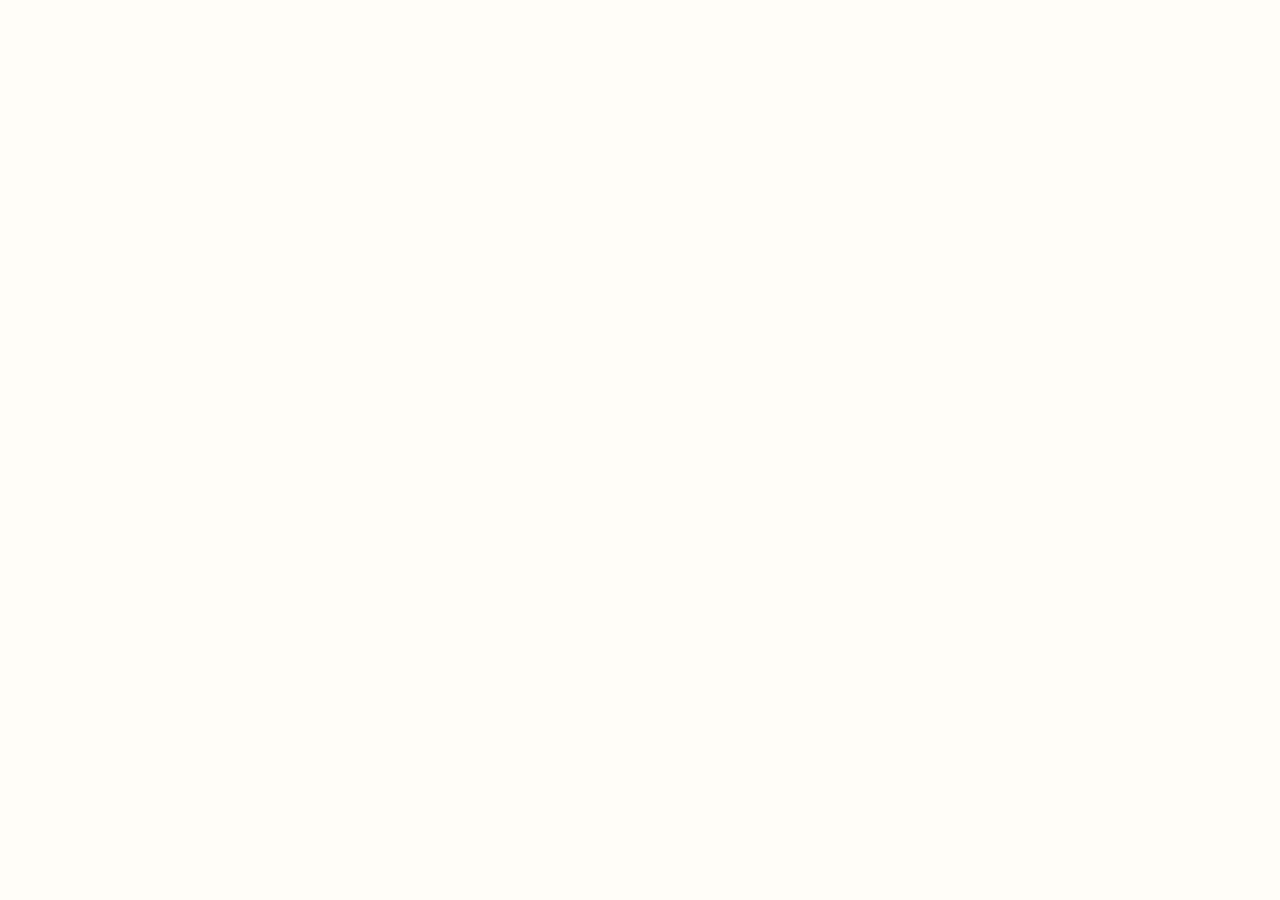
==== commit eecbd1ab: "Update index.html New payment option added" ====
--- a/index.html
+++ b/index.html
@@ -15,7 +15,6 @@
   <link rel="icon" href="favicon.svg">
 
   <style>
-
     * {
       box-sizing: border-box;
       margin: 0;
@@ -55,10 +54,7 @@
       margin: 0 auto;
     }
 
-
-    /* ==============================
-       NAVIGATION
-       ============================== */
+    /* NAVIGATION */
 
     .nav {
       background: rgba(255, 253, 248, 0.97);
@@ -120,10 +116,6 @@
       color: #334b47;
     }
 
-    .nav-links a:hover {
-      color: #b7743d;
-    }
-
     .menu-btn {
       display: none;
       border: none;
@@ -133,10 +125,7 @@
       cursor: pointer;
     }
 
-
-    /* ==============================
-       BUTTONS
-       ============================== */
+    /* BUTTONS */
 
     .btn {
       display: inline-block;
@@ -145,10 +134,10 @@
       font-family: Arial, sans-serif;
       font-size: 14px;
       font-weight: 700;
-      transition: 0.2s ease;
       text-align: center;
       border: none;
       cursor: pointer;
+      transition: 0.2s ease;
     }
 
     .btn-primary {
@@ -178,14 +167,7 @@
       background: rgba(255,255,255,0.08);
     }
 
-    .btn-light:hover {
-      background: rgba(255,255,255,0.18);
-    }
-
-
-    /* ==============================
-       HERO
-       ============================== */
+    /* HERO */
 
     .hero {
       min-height: calc(100vh - 76px);
@@ -193,22 +175,17 @@
       display: flex;
       align-items: flex-end;
 
-      /*
-        Original river photograph from the repository.
-        No AI alteration is applied to this photograph.
-      */
-
       background-image:
         linear-gradient(
           90deg,
-          rgba(13, 38, 37, 0.74) 0%,
-          rgba(13, 38, 37, 0.47) 48%,
-          rgba(13, 38, 37, 0.15) 100%
+          rgba(13,38,37,0.72) 0%,
+          rgba(13,38,37,0.42) 48%,
+          rgba(13,38,37,0.10) 100%
         ),
         linear-gradient(
           0deg,
-          rgba(13, 38, 37, 0.55) 0%,
-          transparent 50%
+          rgba(13,38,37,0.50) 0%,
+          transparent 52%
         ),
         url("ganga-walk.jpg");
 
@@ -250,10 +227,8 @@
       font-style: italic;
       color: #f1c875;
       font-size: clamp(28px, 5vw, 48px);
-      font-weight: 400;
       margin-top: 25px;
       letter-spacing: 1px;
-      line-height: 1.1;
     }
 
     .hero-tags {
@@ -281,11 +256,7 @@
       gap: 12px;
     }
 
-
-    /* ==============================
-       SIMPLE TOUR FACTS
-       No pricing on front page
-       ============================== */
+    /* TOUR FACTS */
 
     .tour-facts {
       background: #274e49;
@@ -324,10 +295,7 @@
       font-weight: 400;
     }
 
-
-    /* ==============================
-       GENERAL SECTIONS
-       ============================== */
+    /* GENERAL */
 
     .section {
       padding: 90px 0;
@@ -365,17 +333,14 @@
       color: #264b46;
     }
 
-    .section-title p.description {
+    .description {
       font-family: Arial, sans-serif;
       color: #65726f;
       margin-top: 16px;
       line-height: 1.8;
     }
 
-
-    /* ==============================
-       INTRODUCTION
-       ============================== */
+    /* INTRO */
 
     .intro-grid {
       display: grid;
@@ -407,10 +372,7 @@
       border-radius: 4px 80px 4px 4px;
     }
 
-
-    /* ==============================
-       INCLUDED
-       ============================== */
+    /* INCLUDED */
 
     .include-grid {
       display: grid;
@@ -423,7 +385,7 @@
       border-radius: 14px;
       padding: 29px 22px;
       text-align: center;
-      border: 1px solid rgba(39, 78, 73, 0.08);
+      border: 1px solid rgba(39,78,73,0.08);
       box-shadow: 0 8px 28px rgba(37,59,56,0.05);
     }
 
@@ -442,7 +404,6 @@
       font-size: 18px;
       color: #264b46;
       margin-bottom: 10px;
-      font-weight: 600;
     }
 
     .include-card p {
@@ -453,7 +414,7 @@
     }
 
     .airfare-note {
-      max-width: 650px;
+      max-width: 700px;
       margin: 28px auto 0;
       font-family: Arial, sans-serif;
       font-size: 12px;
@@ -462,10 +423,7 @@
       font-style: italic;
     }
 
-
-    /* ==============================
-       DESTINATIONS
-       ============================== */
+    /* DESTINATIONS */
 
     .destination-grid {
       display: grid;
@@ -520,10 +478,7 @@
       font-size: 17px;
     }
 
-
-    /* ==============================
-       ITINERARY
-       ============================== */
+    /* ITINERARY */
 
     .journey-list {
       max-width: 900px;
@@ -550,7 +505,6 @@
       color: #264b46;
       font-size: 22px;
       margin-bottom: 6px;
-      font-weight: 600;
     }
 
     .journey-day p {
@@ -573,10 +527,7 @@
       text-align: center;
     }
 
-
-    /* ==============================
-       GALLERY
-       ============================== */
+    /* GALLERY */
 
     .gallery-grid {
       display: grid;
@@ -606,10 +557,7 @@
       line-height: 1.6;
     }
 
-
-    /* ==============================
-       PACKING
-       ============================== */
+    /* PACKING */
 
     .packing-list {
       max-width: 760px;
@@ -628,16 +576,12 @@
       border: 1px solid #ece6dc;
     }
 
-
-    /* ==============================
-       FINAL CTA
-       ============================== */
+    /* CTA */
 
     .cta {
       background:
         linear-gradient(rgba(27,59,55,0.83), rgba(27,59,55,0.83)),
         url("ganga-walk.jpg");
-
       background-size: cover;
       background-position: center;
       color: white;
@@ -659,10 +603,7 @@
       line-height: 1.8;
     }
 
-
-    /* ==============================
-       BOOKING / PAYMENT MODAL
-       ============================== */
+    /* BOOKING MODAL */
 
     .booking-modal {
       position: fixed;
@@ -672,7 +613,7 @@
       align-items: center;
       justify-content: center;
       padding: 20px;
-      background: rgba(12, 29, 27, 0.78);
+      background: rgba(12,29,27,0.78);
       backdrop-filter: blur(8px);
     }
 
@@ -718,7 +659,7 @@
 
     .booking-card h2 {
       color: #264b46;
-      font-size: clamp(35px, 7vw, 50px);
+      font-size: clamp(35px,7vw,50px);
       line-height: 1.08;
       font-weight: 400;
     }
@@ -740,7 +681,7 @@
 
     .payment-option {
       border: 1px solid #e5ddd0;
-      background: #fff;
+      background: white;
       border-radius: 16px;
       padding: 25px 20px;
       display: flex;
@@ -765,1564 +706,10 @@
 
     .payment-option h3 {
       font-size: 22px;
-      line-height: 1.2;
-      font-weight: 500;
       color: #264b46;
       margin-bottom: 5px;
     }
 
     .payment-price {
       font-size: 32px;
-      color: #264b46;
-      margin: 9px 0 12px;
-    }
-
-    .payment-option p {
-      font-family: Arial, sans-serif;
-      color: #687570;
-      font-size: 12px;
-      line-height: 1.6;
-      min-height: 58px;
-      margin-bottom: 18px;
-    }
-
-    .payment-option .btn {
-      width: 100%;
-      margin-top: auto;
-    }
-
-    .deposit-note {
-      max-width: 480px;
-      margin: 22px auto 0;
-      color: #7d807d;
-      font-family: Arial, sans-serif;
-      font-size: 11px;
-      line-height: 1.6;
-    }
-
-
-    /* ==============================
-       FOOTER
-       ============================== */
-
-    .footer {
-      background: #182d2a;
-      color: white;
-      padding: 45px 0;
-    }
-
-    .footer-inner {
-      display: flex;
-      justify-content: space-between;
-      gap: 35px;
-      align-items: center;
-    }
-
-    .footer strong {
-      display: block;
-      font-size: 20px;
-      margin-bottom: 5px;
-    }
-
-    .footer p {
-      font-family: Arial, sans-serif;
-      font-size: 12px;
-      color: rgba(255,255,255,0.65);
-    }
-
-    .footer-links {
-      display: flex;
-      gap: 20px;
-      font-family: Arial, sans-serif;
-      font-size: 12px;
-    }
-
-    .footer-links a {
-      color: rgba(255,255,255,0.75);
-    }
-
-
-    /* ==============================
-       TABLET
-       ============================== */
-
-    @media (max-width: 900px) {
-
-      .include-grid {
-        grid-template-columns: repeat(2, 1fr);
-      }
-
-      .intro-grid,
-      .destination-grid {
-        grid-template-columns: 1fr;
-      }
-
-      .intro-photo img {
-        height: 450px;
-        min-height: 0;
-      }
-
-    }
-
-
-    /* ==============================
-       MOBILE
-       ============================== */
-
-    @media (max-width: 700px) {
-
-      .nav-inner {
-        min-height: 67px;
-      }
-
-      .brand-logo {
-        width: 42px;
-        height: 42px;
-      }
-
-      .brand strong {
-        font-size: 20px;
-      }
-
-      .brand small {
-        display: none;
-      }
-
-      .menu-btn {
-        display: block;
-      }
-
-      .nav-links {
-        display: none;
-        position: absolute;
-        left: 0;
-        right: 0;
-        top: 67px;
-        background: #fffdf8;
-        flex-direction: column;
-        align-items: stretch;
-        padding: 22px 5%;
-        border-bottom: 1px solid #ddd;
-        box-shadow: 0 8px 20px rgba(0,0,0,0.08);
-      }
-
-      .nav-links.open {
-        display: flex;
-      }
-
-      .hero {
-        min-height: calc(100vh - 67px);
-        align-items: flex-end;
-        background-position: 58% center;
-      }
-
-      .hero-content {
-        padding: 95px 0 65px;
-      }
-
-      .hero h1 {
-        font-size: clamp(56px, 18vw, 82px);
-        line-height: 0.88;
-      }
-
-      .hero-script {
-        font-size: 30px;
-        margin-top: 21px;
-      }
-
-      .hero-tags {
-        line-height: 1.8;
-        font-size: 10px;
-        letter-spacing: 1.6px;
-      }
-
-      .hero-subtitle {
-        font-size: 15px;
-        line-height: 1.65;
-      }
-
-      .hero-buttons {
-        flex-direction: column;
-        align-items: stretch;
-      }
-
-      .hero-buttons .btn {
-        width: 100%;
-      }
-
-      .facts-grid {
-        grid-template-columns: 1fr 1fr;
-      }
-
-      .fact {
-        padding: 22px 10px;
-      }
-
-      .fact strong {
-        font-size: 14px;
-      }
-
-      .section {
-        padding: 65px 0;
-      }
-
-      .include-grid,
-      .gallery-grid,
-      .packing-list {
-        grid-template-columns: 1fr;
-      }
-
-      .include-card {
-        padding: 25px 20px;
-      }
-
-      .gallery-grid img {
-        height: 310px;
-      }
-
-      .destination {
-        min-height: 440px;
-      }
-
-      .destination-content {
-        padding: 30px;
-      }
-
-      .destination-content h3 {
-        font-size: 38px;
-      }
-
-      .daily-rhythm {
-        grid-template-columns: 1fr;
-      }
-
-      .journey-day {
-        grid-template-columns: 75px 1fr;
-        gap: 17px;
-      }
-
-      .payment-options {
-        grid-template-columns: 1fr;
-      }
-
-      .booking-card {
-        padding: 47px 22px 27px;
-        border-radius: 18px;
-      }
-
-      .payment-option p {
-        min-height: 0;
-      }
-
-      .footer-inner {
-        flex-direction: column;
-        align-items: flex-start;
-      }
-
-      .footer-links {
-        flex-wrap: wrap;
-      }
-
-    }
-
-  </style>
-
-</head>
-
-
-<body>
-
-
-  <!-- ==============================
-       NAVIGATION
-       ============================== -->
-
-  <nav class="nav">
-
-    <div class="container nav-inner">
-
-      <a class="brand" href="#top">
-
-        <img
-          src="favicon.svg"
-          alt="Gauras Tours logo"
-          class="brand-logo"
-        >
-
-        <span>
-          <strong>Gauras Tours</strong>
-          <small>Soul Transformation · Awaken Your Heart</small>
-        </span>
-
-      </a>
-
-
-      <button
-        class="menu-btn"
-        id="menuButton"
-        aria-label="Open menu"
-      >
-        ☰
-      </button>
-
-
-      <div class="nav-links" id="navLinks">
-
-        <a href="#journey">The Journey</a>
-
-        <a href="#included">What's Included</a>
-
-        <a href="#gallery">Photos</a>
-
-        <a href="#packing">Packing</a>
-
-        <button
-          class="btn btn-primary booking-trigger"
-          type="button"
-        >
-          Secure Your Spot
-        </button>
-
-      </div>
-
-    </div>
-
-  </nav>
-
-
-
-  <main id="top">
-
-
-    <!-- ==============================
-         HERO
-         ============================== -->
-
-    <section class="hero">
-
-      <div class="container">
-
-        <div class="hero-content">
-
-          <p class="eyebrow">
-            Sacred Journeys To
-          </p>
-
-
-          <h1>
-            Rishikesh
-            <span>&amp; Vrindavan</span>
-          </h1>
-
-
-          <span class="hero-script">
-            Awaken · Open · Transform
-          </span>
-
-
-          <p class="hero-tags">
-            YOGA · KIRTAN · TEMPLES · SACRED RIVERS · SEVA
-          </p>
-
-
-          <p class="hero-subtitle">
-            A life-changing pilgrimage through the spiritual heart of India,
-            with daily spiritual practice, sacred temples, holy rivers,
-            authentic experiences and meaningful community.
-          </p>
-
-
-          <div class="hero-buttons">
-
-            <button
-              class="btn btn-gold booking-trigger"
-              type="button"
-            >
-              Secure Your Spot →
-            </button>
-
-
-            <a
-              class="btn btn-light"
-              href="#journey"
-            >
-              Explore the Journey
-            </a>
-
-          </div>
-
-        </div>
-
-      </div>
-
-    </section>
-
-
-
-    <!-- ==============================
-         TOUR FACTS
-         Pricing intentionally hidden
-         from front page
-         ============================== -->
-
-    <section class="tour-facts">
-
-      <div class="container facts-grid">
-
-        <div class="fact">
-          <small>Dates</small>
-          <strong>8–19 November 2026</strong>
-        </div>
-
-        <div class="fact">
-          <small>Journey</small>
-          <strong>12 Days</strong>
-        </div>
-
-      </div>
-
-    </section>
-
-
-
-    <!-- ==============================
-         INTRODUCTION
-         ============================== -->
-
-    <section class="section">
-
-      <div class="container intro-grid">
-
-        <div class="intro-copy">
-
-          <p class="kicker">
-            India: A Journey Within
-          </p>
-
-
-          <h2>
-            More than a tour.<br>
-            A journey of the heart.
-          </h2>
-
-
-          <p>
-            Travel from the sacred Himalayan foothills of Rishikesh
-            to the timeless devotional atmosphere of Vrindavan.
-          </p>
-
-
-          <p>
-            Each day combines spiritual practice with authentic experiences:
-            yoga, kirtan, temple visits, sacred rivers, nature, pilgrimage,
-            seva and time for personal reflection.
-          </p>
-
-
-          <p>
-            This journey is created for those who want to experience India
-            with greater depth, simplicity and spiritual purpose.
-          </p>
-
-        </div>
-
-
-        <div class="intro-photo">
-
-          <img
-            src="vrindavan-real.jpg"
-            alt="Sacred atmosphere of Vrindavan, India"
-          >
-
-        </div>
-
-      </div>
-
-    </section>
-
-
-
-    <!-- ==============================
-         WHAT'S INCLUDED
-         ============================== -->
-
-    <section
-      class="section section-alt"
-      id="included"
-    >
-
-      <div class="container">
-
-        <div class="section-title center">
-
-          <p class="kicker">
-            Travel With Ease
-          </p>
-
-
-          <h2>
-            What's Included
-          </h2>
-
-
-          <p class="description">
-            The essential details are thoughtfully arranged so you
-            can focus on the experience itself.
-          </p>
-
-        </div>
-
-
-
-        <div class="include-grid">
-
-
-          <article class="include-card">
-
-            <div class="include-icon">
-              ✦
-            </div>
-
-            <h3>
-              Tour Guidance
-            </h3>
-
-            <p>
-              Experienced guidance and on-the-ground support
-              throughout the pilgrimage.
-            </p>
-
-          </article>
-
-
-
-          <article class="include-card">
-
-            <div class="include-icon">
-              🚐
-            </div>
-
-            <h3>
-              Private Transport
-            </h3>
-
-            <p>
-              Comfortable private group transportation between
-              destinations and sacred sites.
-            </p>
-
-          </article>
-
-
-
-          <article class="include-card">
-
-            <div class="include-icon">
-              ✿
-            </div>
-
-            <h3>
-              Sacred Experiences
-            </h3>
-
-            <p>
-              Temples, holy rivers, parikrama, kirtan, satsang,
-              seva and meaningful spiritual experiences.
-            </p>
-
-          </article>
-
-
-
-          <article class="include-card">
-
-            <div class="include-icon">
-              ☼
-            </div>
-
-            <h3>
-              Vegetarian Meals
-            </h3>
-
-            <p>
-              Fresh, wholesome and nourishing vegetarian meals
-              throughout the journey.
-            </p>
-
-          </article>
-
-
-
-          <article class="include-card">
-
-            <div class="include-icon">
-              ⌂
-            </div>
-
-            <h3>
-              3-Star Hotels or Better
-            </h3>
-
-            <p>
-              Comfortable Western-style hotel accommodation
-              throughout the pilgrimage.
-            </p>
-
-          </article>
-
-
-        </div>
-
-
-        <p class="airfare-note">
-          * International airfare and flight costs are not included
-          in the tour price.
-        </p>
-
-      </div>
-
-    </section>
-
-
-
-    <!-- ==============================
-         DESTINATIONS
-         ============================== -->
-
-    <section class="section">
-
-      <div class="container destination-grid">
-
-
-        <article class="destination rishikesh">
-
-          <div class="destination-content">
-
-            <small>
-              Rishikesh
-            </small>
-
-            <h3>
-              Awaken
-            </h3>
-
-            <p>
-              “In the stillness of the mountains and beside the
-              sacred Ganga, we remember what truly matters.”
-            </p>
-
-          </div>
-
-        </article>
-
-
-
-        <article class="destination vrindavan">
-
-          <div class="destination-content">
-
-            <small>
-              Vrindavan
-            </small>
-
-            <h3>
-              Open the Heart
-            </h3>
-
-            <p>
-              “Enter the devotional heart of India, where sacred
-              places, timeless teachings and loving service come alive.”
-            </p>
-
-          </div>
-
-        </article>
-
-
-      </div>
-
-    </section>
-
-
-
-    <!-- ==============================
-         ITINERARY
-         ============================== -->
-
-    <section
-      class="section section-alt"
-      id="journey"
-    >
-
-      <div class="container">
-
-        <div class="section-title center">
-
-          <p class="kicker">
-            November 8–19, 2026
-          </p>
-
-
-          <h2>
-            The Journey
-          </h2>
-
-
-          <p class="description">
-            A thoughtful rhythm of pilgrimage, practice,
-            exploration, community and reflection.
-          </p>
-
-        </div>
-
-
-
-        <div class="daily-rhythm">
-
-          <div>
-            ☀️
-            <strong>Daily Morning Yoga</strong>
-            <br>
-            Begin the day grounded, open and present.
-          </div>
-
-
-          <div>
-            🌙
-            <strong>Evening Reflection</strong>
-            <br>
-            Kirtan, spiritual readings and time together.
-          </div>
-
-        </div>
-
-
-
-        <div class="journey-list">
-
-
-          <div class="journey-day">
-
-            <time>NOV 8</time>
-
-            <div>
-
-              <h3>
-                Arrival in Delhi
-              </h3>
-
-              <p>
-                Arrive in Delhi, transfer to the hotel, settle in
-                and prepare for the journey ahead.
-              </p>
-
-            </div>
-
-          </div>
-
-
-
-          <div class="journey-day">
-
-            <time>NOV 9</time>
-
-            <div>
-
-              <h3>
-                Journey to Rishikesh
-              </h3>
-
-              <p>
-                After breakfast, travel north toward the Himalayan
-                foothills and the sacred city of Rishikesh.
-              </p>
-
-            </div>
-
-          </div>
-
-
-
-          <div class="journey-day">
-
-            <time>NOV 10</time>
-
-            <div>
-
-              <h3>
-                Waterfall Hike &amp; Ganga Puja
-              </h3>
-
-              <p>
-                Morning yoga, a beautiful waterfall hike and an
-                evening experience beside the sacred Ganga.
-              </p>
-
-            </div>
-
-          </div>
-
-
-
-          <div class="journey-day">
-
-            <time>NOV 11</time>
-
-            <div>
-
-              <h3>
-                Devi Temple Sunrise
-              </h3>
-
-              <p>
-                Rise early for a sunrise visit to Devi Temple
-                followed by a scenic hike down through the
-                Himalayan landscape.
-              </p>
-
-            </div>
-
-          </div>
-
-
-
-          <div class="journey-day">
-
-            <time>NOV 12</time>
-
-            <div>
-
-              <h3>
-                Vashishtha's Cave
-              </h3>
-
-              <p>
-                Visit the ancient meditation cave associated
-                with the sage Vashishtha and spend contemplative
-                time beside the Ganga.
-              </p>
-
-            </div>
-
-          </div>
-
-
-
-          <div class="journey-day">
-
-            <time>NOV 13</time>
-
-            <div>
-
-              <h3>
-                Haridwar Excursion
-              </h3>
-
-              <p>
-                Explore one of India's most sacred pilgrimage cities
-                and experience its powerful river and temple atmosphere.
-              </p>
-
-            </div>
-
-          </div>
-
-
-
-          <div class="journey-day">
-
-            <time>NOV 14</time>
-
-            <div>
-
-              <h3>
-                Neelkanth Mahadev Temple
-              </h3>
-
-              <p>
-                Journey into the hills for a sacred temple visit
-                surrounded by the natural beauty of the Himalayan region.
-              </p>
-
-            </div>
-
-          </div>
-
-
-
-          <div class="journey-day">
-
-            <time>NOV 15</time>
-
-            <div>
-
-              <h3>
-                Journey to Vrindavan
-              </h3>
-
-              <p>
-                Travel from Rishikesh to Vrindavan and enter
-                the devotional heart of Braj.
-              </p>
-
-            </div>
-
-          </div>
-
-
-
-          <div class="journey-day">
-
-            <time>NOV 16</time>
-
-            <div>
-
-              <h3>
-                Govardhan Parikrama &amp; Seva
-              </h3>
-
-              <p>
-                Experience a portion of sacred Govardhan parikrama
-                followed by meaningful seva at the widows' ashram
-                near Radha-kunda.
-              </p>
-
-            </div>
-
-          </div>
-
-
-
-          <div class="journey-day">
-
-            <time>NOV 17</time>
-
-            <div>
-
-              <h3>
-                Krishna-Balaram &amp; Radha-Raman
-              </h3>
-
-              <p>
-                Attend the morning spiritual program, visit the historic
-                Radha-Raman Temple and spend the evening with sacred
-                readings and spiritual discussion.
-              </p>
-
-            </div>
-
-          </div>
-
-
-
-          <div class="journey-day">
-
-            <time>NOV 18</time>
-
-            <div>
-
-              <h3>
-                Barsana
-              </h3>
-
-              <p>
-                Travel into sacred Braj to visit Barsana, meet saints
-                and sadhus and experience places rich with devotional history.
-              </p>
-
-            </div>
-
-          </div>
-
-
-
-          <div class="journey-day">
-
-            <time>NOV 19</time>
-
-            <div>
-
-              <h3>
-                Return to Delhi
-              </h3>
-
-              <p>
-                Travel to Delhi for onward flights, with an optional
-                Taj Mahal sunrise experience depending on travel schedules.
-              </p>
-
-            </div>
-
-          </div>
-
-
-        </div>
-
-      </div>
-
-    </section>
-
-
-
-    <!-- ==============================
-         PHOTO GALLERY
-         ============================== -->
-
-    <section
-      class="section"
-      id="gallery"
-    >
-
-      <div class="container">
-
-        <div class="section-title center">
-
-          <p class="kicker">
-            Real People · Real Experiences
-          </p>
-
-
-          <h2>
-            Moments From the Journey
-          </h2>
-
-        </div>
-
-
-
-        <div class="gallery-grid">
-
-
-          <figure>
-
-            <img
-              src="rickshaw.jpg"
-              alt="Travellers experiencing India together"
-              loading="lazy"
-            >
-
-          </figure>
-
-
-
-          <figure>
-
-            <img
-              src="riverside-kirtan.jpg"
-              alt="Kirtan beside the sacred river"
-              loading="lazy"
-            >
-
-          </figure>
-
-
-
-          <figure>
-
-            <img
-              src="ganga-walk.jpg"
-              alt="Travellers walking beside the Ganga"
-              loading="lazy"
-            >
-
-          </figure>
-
-
-
-          <figure>
-
-            <img
-              src="seva.jpg"
-              alt="Travellers participating in sacred service"
-              loading="lazy"
-            >
-
-          </figure>
-
-
-        </div>
-
-
-
-        <p class="photo-disclaimer">
-          These are original photographs from real journeys and experiences.
-          The photographs and faces have not been AI-generated or AI-altered.
-        </p>
-
-      </div>
-
-    </section>
-
-
-
-    <!-- ==============================
-         PACKING
-         ============================== -->
-
-    <section
-      class="section section-alt"
-      id="packing"
-    >
-
-      <div class="container">
-
-        <div class="section-title center">
-
-          <p class="kicker">
-            Travel Light
-          </p>
-
-
-          <h2>
-            Packing Essentials
-          </h2>
-
-        </div>
-
-
-
-        <div class="packing-list">
-
-          <div class="packing-item">
-            ✓ Toiletries and personal essentials
-          </div>
-
-          <div class="packing-item">
-            ✓ Light windbreaker for early mornings
-          </div>
-
-          <div class="packing-item">
-            ✓ Breathable clothing for afternoon warmth
-          </div>
-
-          <div class="packing-item">
-            ✓ Comfortable shoes for hiking
-          </div>
-
-          <div class="packing-item">
-            ✓ Sandals for everyday use
-          </div>
-
-          <div class="packing-item">
-            ✓ Lightweight yoga mat
-          </div>
-
-        </div>
-
-      </div>
-
-    </section>
-
-
-
-    <!-- ==============================
-         FINAL CALL TO ACTION
-         ============================== -->
-
-    <section class="cta">
-
-      <div class="container">
-
-        <p class="eyebrow">
-          More Than a Trip
-        </p>
-
-
-        <h2>
-          A Return to What Matters
-        </h2>
-
-
-        <p>
-          Come as you are. Leave with a lighter heart, a deeper
-          spiritual practice, meaningful friendships and memories
-          that last a lifetime.
-        </p>
-
-
-        <button
-          class="btn btn-gold booking-trigger"
-          type="button"
-        >
-          Secure Your Spot →
-        </button>
-
-      </div>
-
-    </section>
-
-
-  </main>
-
-
-
-  <!-- ==============================
-       FOOTER
-       ============================== -->
-
-  <footer class="footer">
-
-    <div class="container footer-inner">
-
-      <div>
-
-        <strong>
-          Gauras Tours
-        </strong>
-
-        <p>
-          Soul Transformation · Awaken Your Heart
-        </p>
-
-      </div>
-
-
-      <div class="footer-links">
-
-        <a href="#journey">
-          Journey
-        </a>
-
-        <a href="#included">
-          Included
-        </a>
-
-        <a href="#gallery">
-          Photos
-        </a>
-
-        <a href="#packing">
-          Packing
-        </a>
-
-      </div>
-
-    </div>
-
-  </footer>
-
-
-
-  <!-- ==============================
-       BOOKING WINDOW
-
-       Pricing appears here only after
-       somebody clicks Secure Your Spot.
-       ============================== -->
-
-  <div
-    class="booking-modal"
-    id="bookingModal"
-    aria-hidden="true"
-  >
-
-    <div
-      class="booking-card"
-      role="dialog"
-      aria-modal="true"
-      aria-labelledby="bookingTitle"
-    >
-
-
-      <button
-        class="booking-close"
-        id="bookingClose"
-        type="button"
-        aria-label="Close booking window"
-      >
-        ×
-      </button>
-
-
-      <p class="booking-kicker">
-        Gauras Tours · India 2026
-      </p>
-
-
-      <h2 id="bookingTitle">
-        Reserve Your Journey
-      </h2>
-
-
-      <p class="booking-intro">
-        Choose the payment option that works best for you.
-        Your place can be secured with a deposit, or you may
-        pay the complete tour amount now.
-      </p>
-
-
-
-      <div class="payment-options">
-
-
-        <!-- DEPOSIT -->
-
-        <div class="payment-option featured">
-
-          <div class="payment-label">
-            Secure Your Place
-          </div>
-
-
-          <h3>
-            Pay Your Deposit
-          </h3>
-
-
-          <div class="payment-price">
-            A$500
-          </div>
-
-
-          <p>
-            Pay the non-refundable deposit today to secure
-            your place on the November pilgrimage.
-          </p>
-
-
-          <a
-            class="btn btn-gold"
-            href="https://square.link/u/m7vlP7aY?src=sheet"
-            target="_blank"
-            rel="noopener noreferrer"
-          >
-            Pay A$500 Deposit →
-          </a>
-
-        </div>
-
-
-
-        <!-- FULL PAYMENT -->
-
-        <div class="payment-option">
-
-          <div class="payment-label">
-            Pay In Full
-          </div>
-
-
-          <h3>
-            Complete Payment
-          </h3>
-
-
-          <div class="payment-price">
-            A$2,800
-          </div>
-
-
-          <p>
-            Pay the complete pilgrimage amount in one
-            payment and your reservation is taken care of.
-          </p>
-
-
-          <!--
-          IMPORTANT:
-          Replace PASTE_FULL_PAYMENT_SQUARE_LINK_HERE
-          below with your new A$2,800 Square payment link.
-          -->
-
-          <a
-            class="btn btn-primary"
-            href="PASTE_FULL_PAYMENT_SQUARE_LINK_HERE"
-            target="_blank"
-            rel="noopener noreferrer"
-            id="fullPaymentButton"
-          >
-            Pay A$2,800 in Full →
-          </a>
-
-        </div>
-
-
-      </div>
-
-
-      <p class="deposit-note">
-        The A$500 reservation deposit is non-refundable and is
-        applied toward the total A$2,800 pilgrimage price.
-        International airfare is not included.
-      </p>
-
-
-    </div>
-
-  </div>
-
-
-
-  <!-- ==============================
-       JAVASCRIPT
-       ============================== -->
-
-  <script>
-
-    /* MOBILE MENU */
-
-    const menuButton =
-      document.getElementById("menuButton");
-
-    const navLinks =
-      document.getElementById("navLinks");
-
-
-    menuButton.addEventListener(
-      "click",
-      function () {
-
-        navLinks.classList.toggle("open");
-
-      }
-    );
-
-
-    document
-      .querySelectorAll(".nav-links a")
-      .forEach(function(link) {
-
-        link.addEventListener(
-          "click",
-          function () {
-
-            navLinks.classList.remove("open");
-
-          }
-        );
-
-      });
-
-
-
-    /* BOOKING MODAL */
-
-    const bookingModal =
-      document.getElementById("bookingModal");
-
-    const bookingClose =
-      document.getElementById("bookingClose");
-
-    const bookingTriggers =
-      document.querySelectorAll(".booking-trigger");
-
-
-    function openBooking() {
-
-      bookingModal.classList.add("open");
-
-      bookingModal.setAttribute(
-        "aria-hidden",
-        "false"
-      );
-
-      document.body.classList.add("modal-open");
-
-    }
-
-
-    function closeBooking() {
-
-      bookingModal.classList.remove("open");
-
-      bookingModal.setAttribute(
-        "aria-hidden",
-        "true"
-      );
-
-      document.body.classList.remove("modal-open");
-
-    }
-
-
-    bookingTriggers.forEach(
-      function(trigger) {
-
-        trigger.addEventListener(
-          "click",
-          openBooking
-        );
-
-      }
-    );
-
-
-    bookingClose.addEventListener(
-      "click",
-      closeBooking
-    );
-
-
-    bookingModal.addEventListener(
-      "click",
-      function(event) {
-
-        if (event.target === bookingModal) {
-
-          closeBooking();
-
-        }
-
-      }
-    );
-
-
-    document.addEventListener(
-      "keydown",
-      function(event) {
-
-        if (
-          event.key === "Escape" &&
-          bookingModal.classList.contains("open")
-        ) {
-
-          closeBooking();
-
-        }
-
-      }
-    );
-
-
-
-    /*
-      Prevent the full-payment button from
-      going anywhere until the new Square
-      A$2,800 link has been added.
-    */
-
-    const fullPaymentButton =
-      document.getElementById(
-        "fullPaymentButton"
-      );
-
-
-    fullPaymentButton.addEventListener(
-      "click",
-      function(event) {
-
-        if (
-          fullPaymentButton
-            .getAttribute("href")
-            .includes(
-              "PASTE_FULL_PAYMENT_SQUARE_LINK_HERE"
-            )
-        ) {
-
-          event.preventDefault();
-
-          alert(
-            "Full payment option is being prepared. Please use the deposit option for now."
-          );
-
-        }
-
-      }
-    );
-
-  </script>
-
-
-</body>
-
-</html>
+      color: #
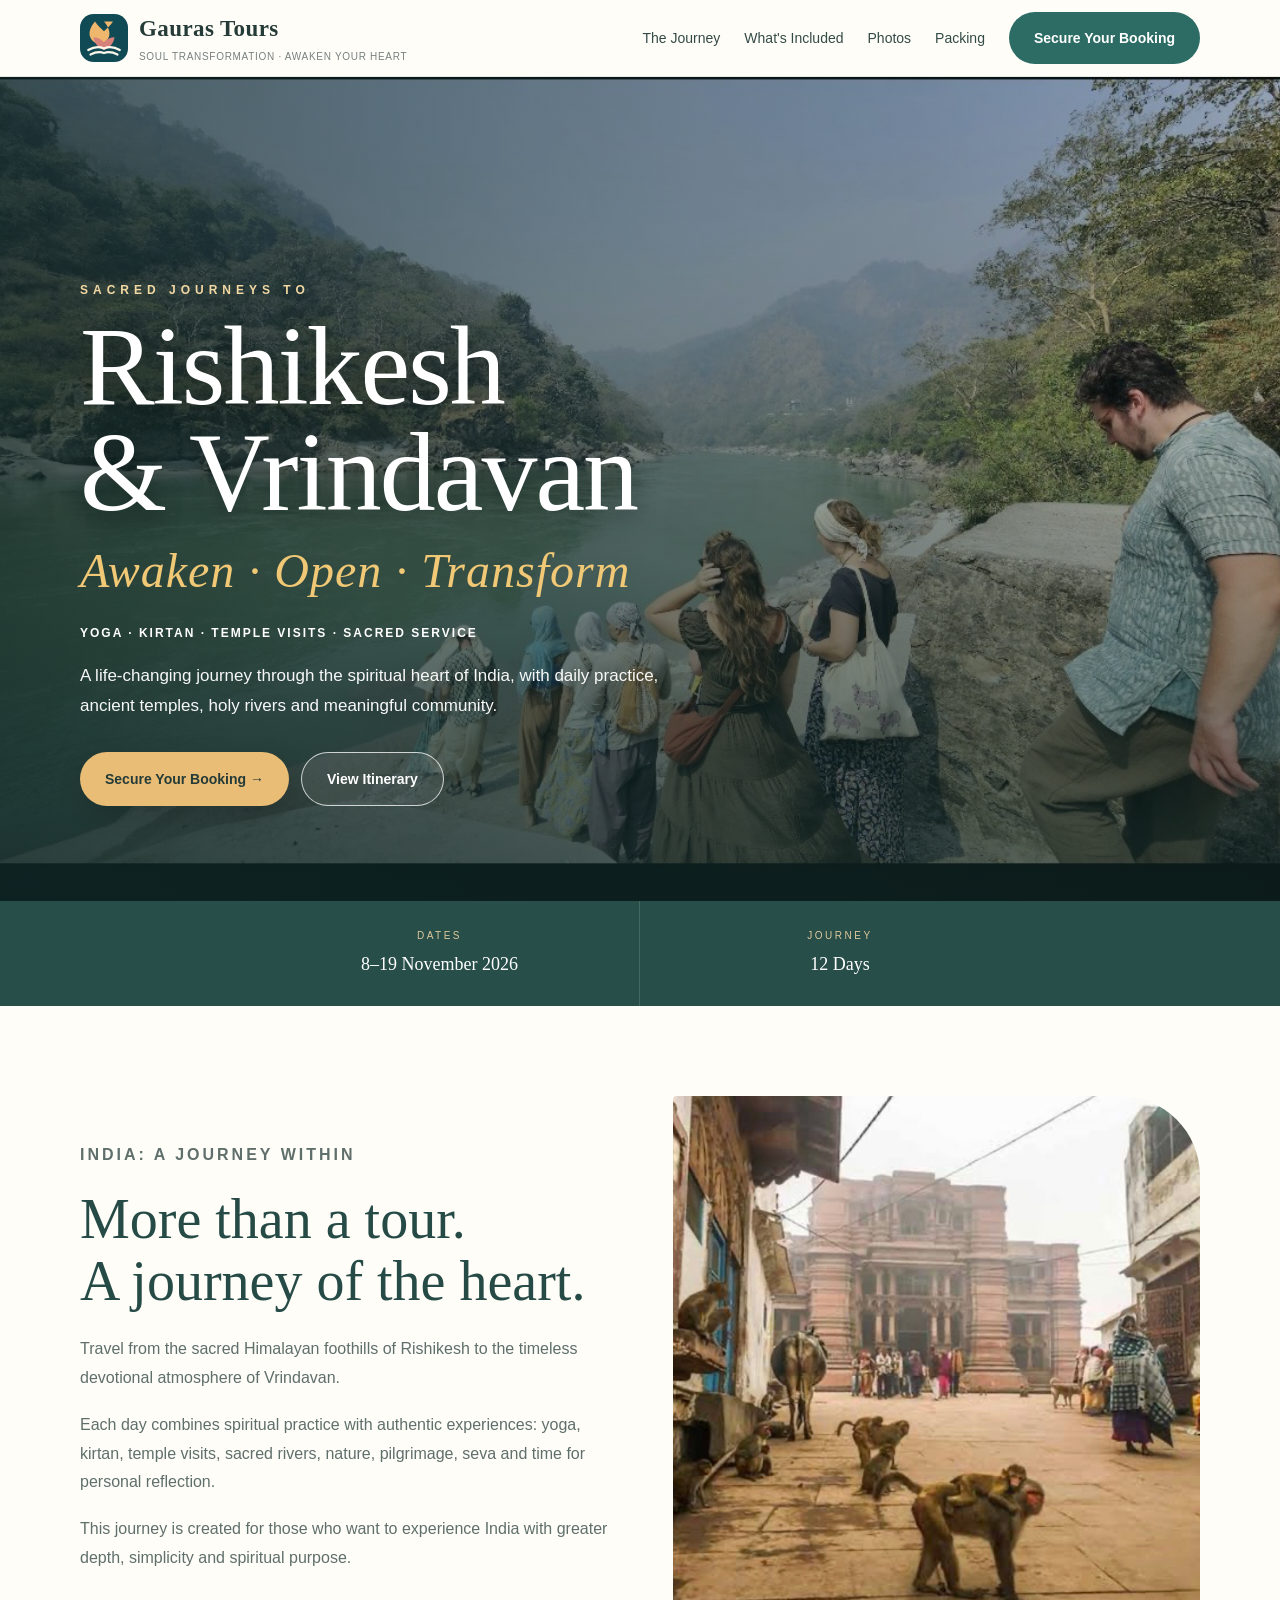
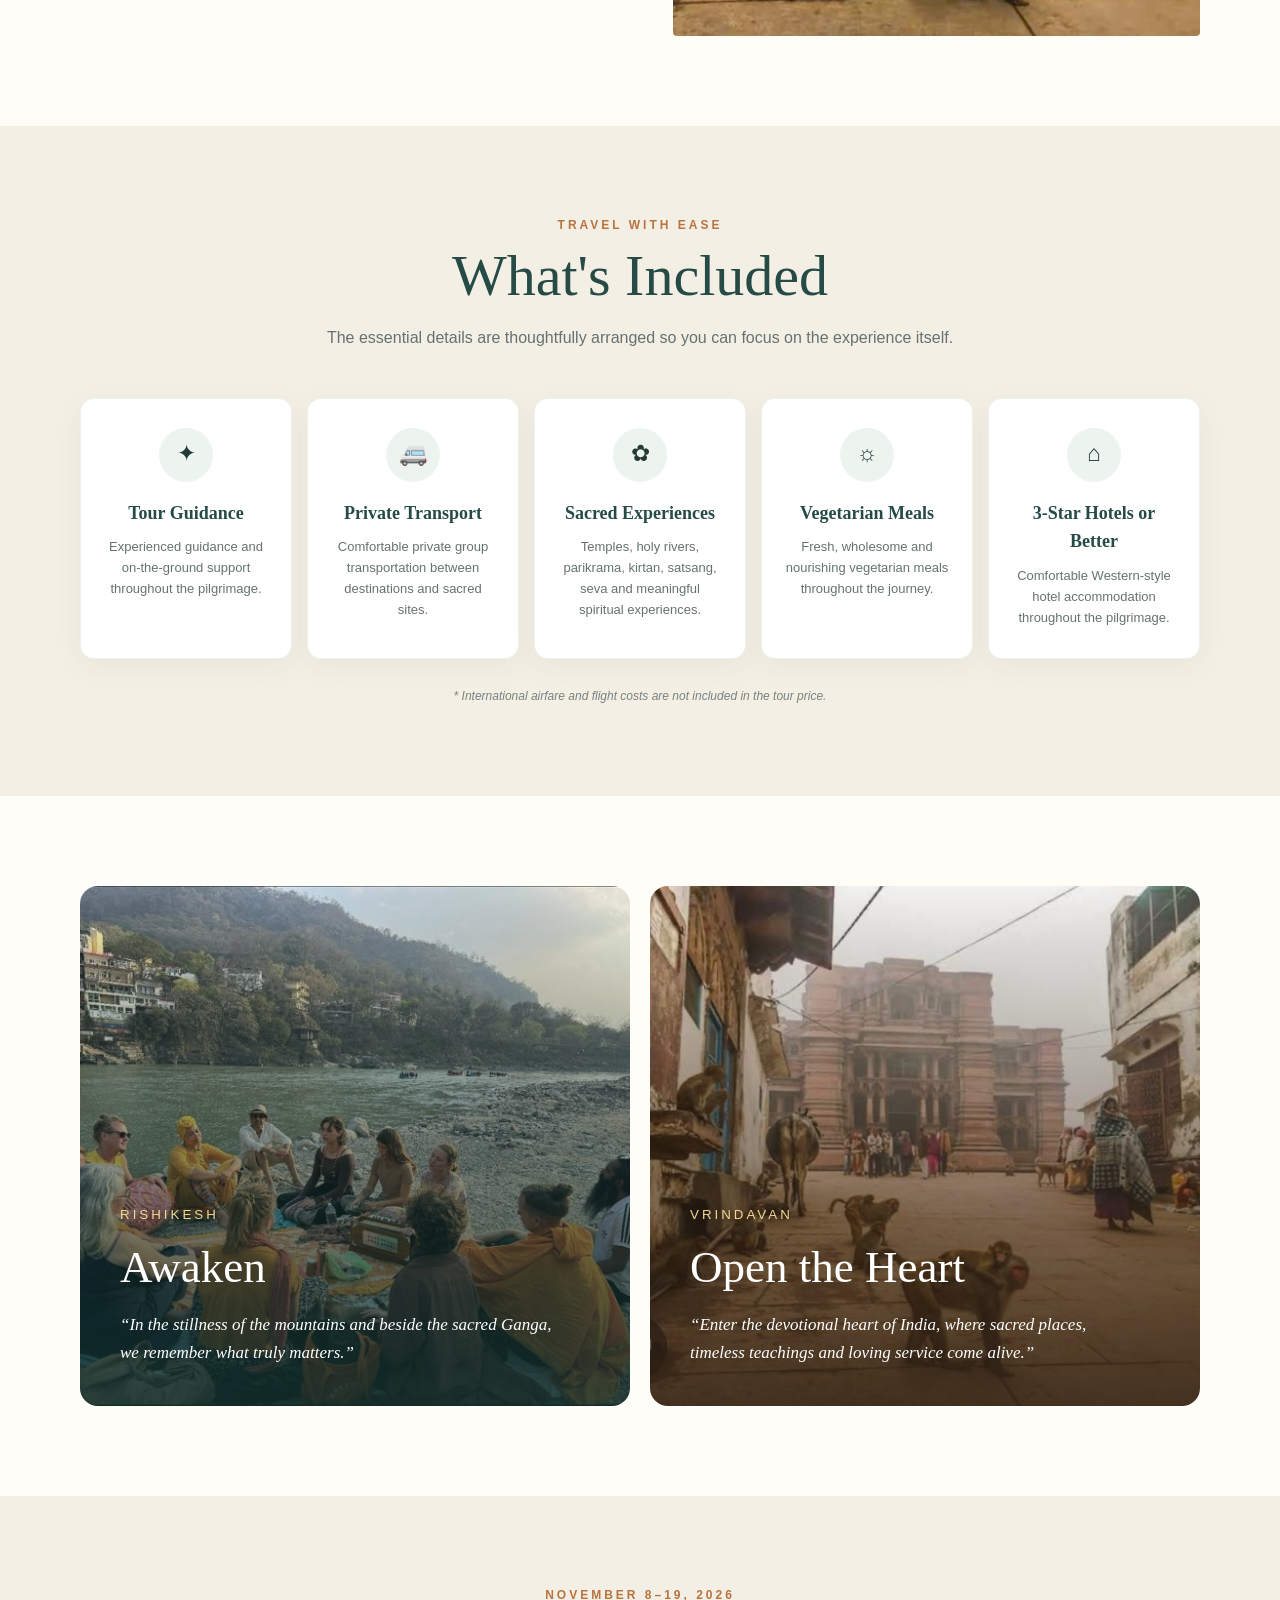
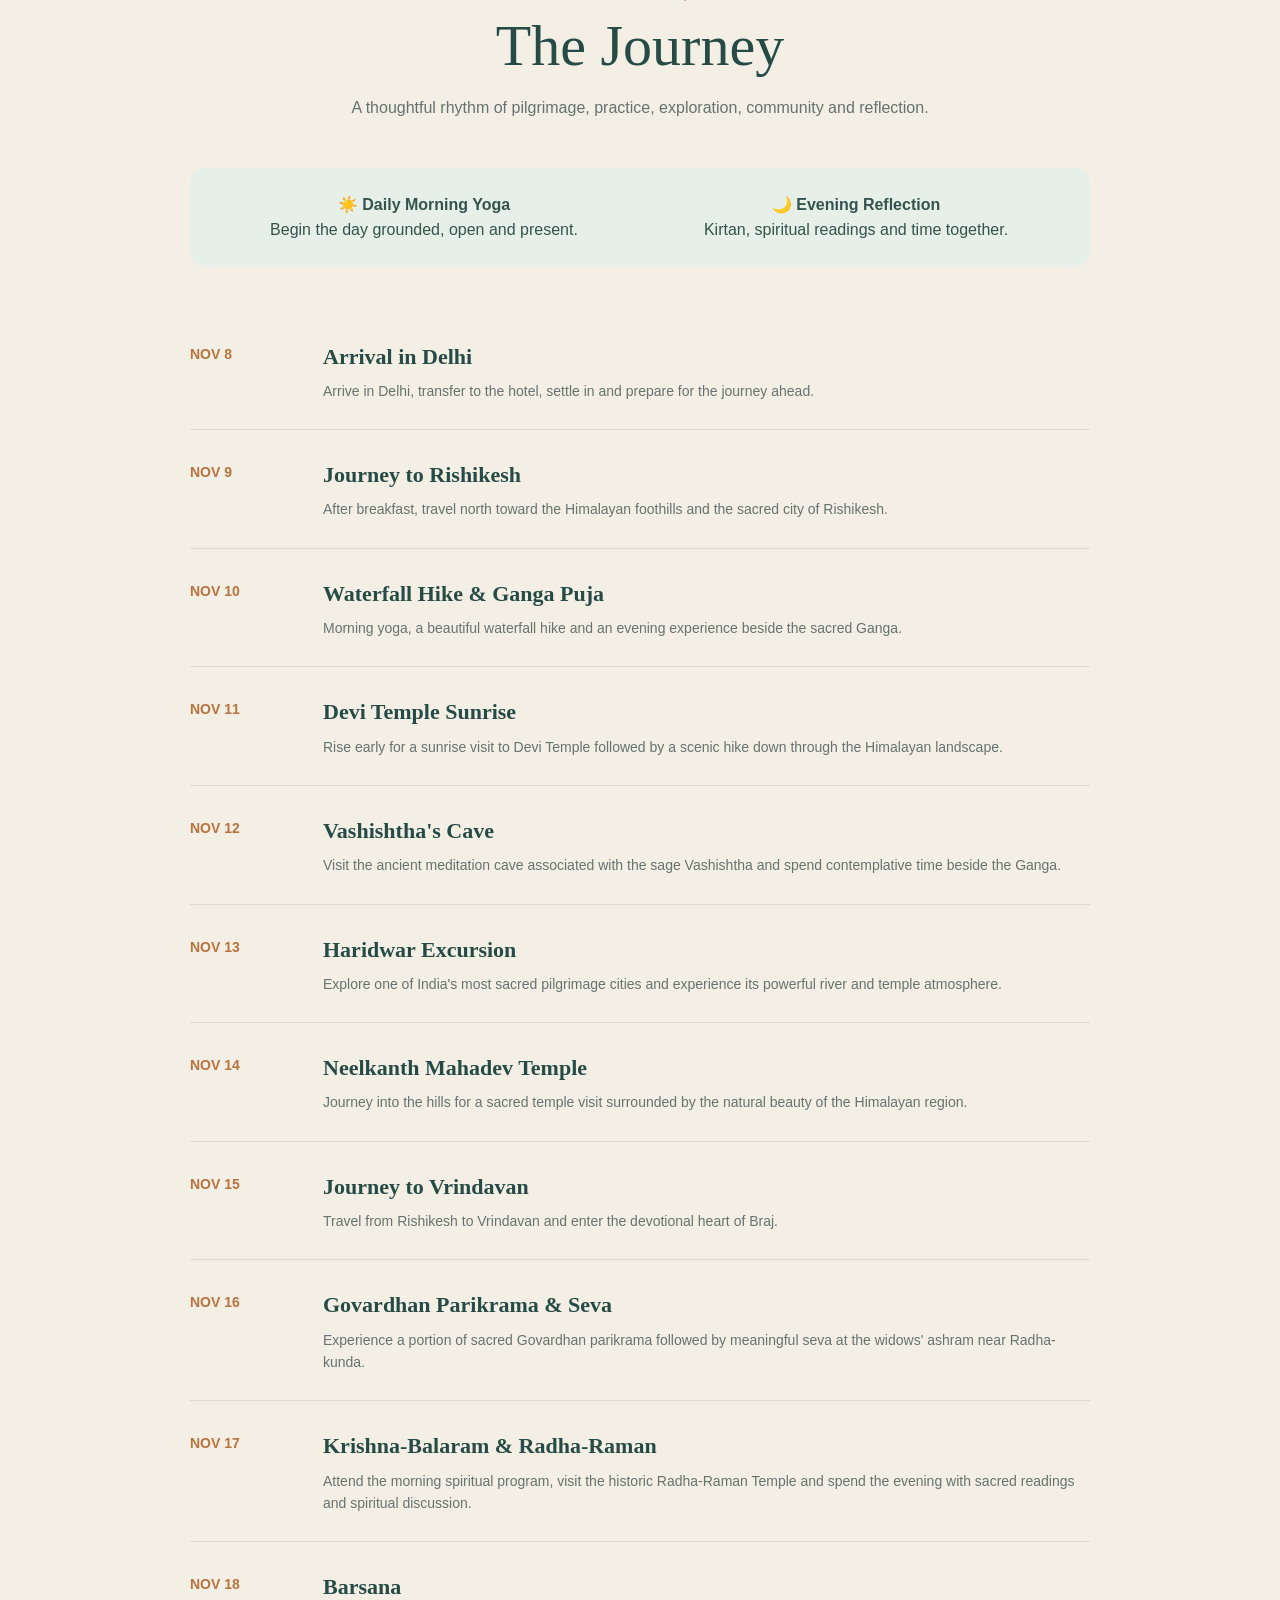
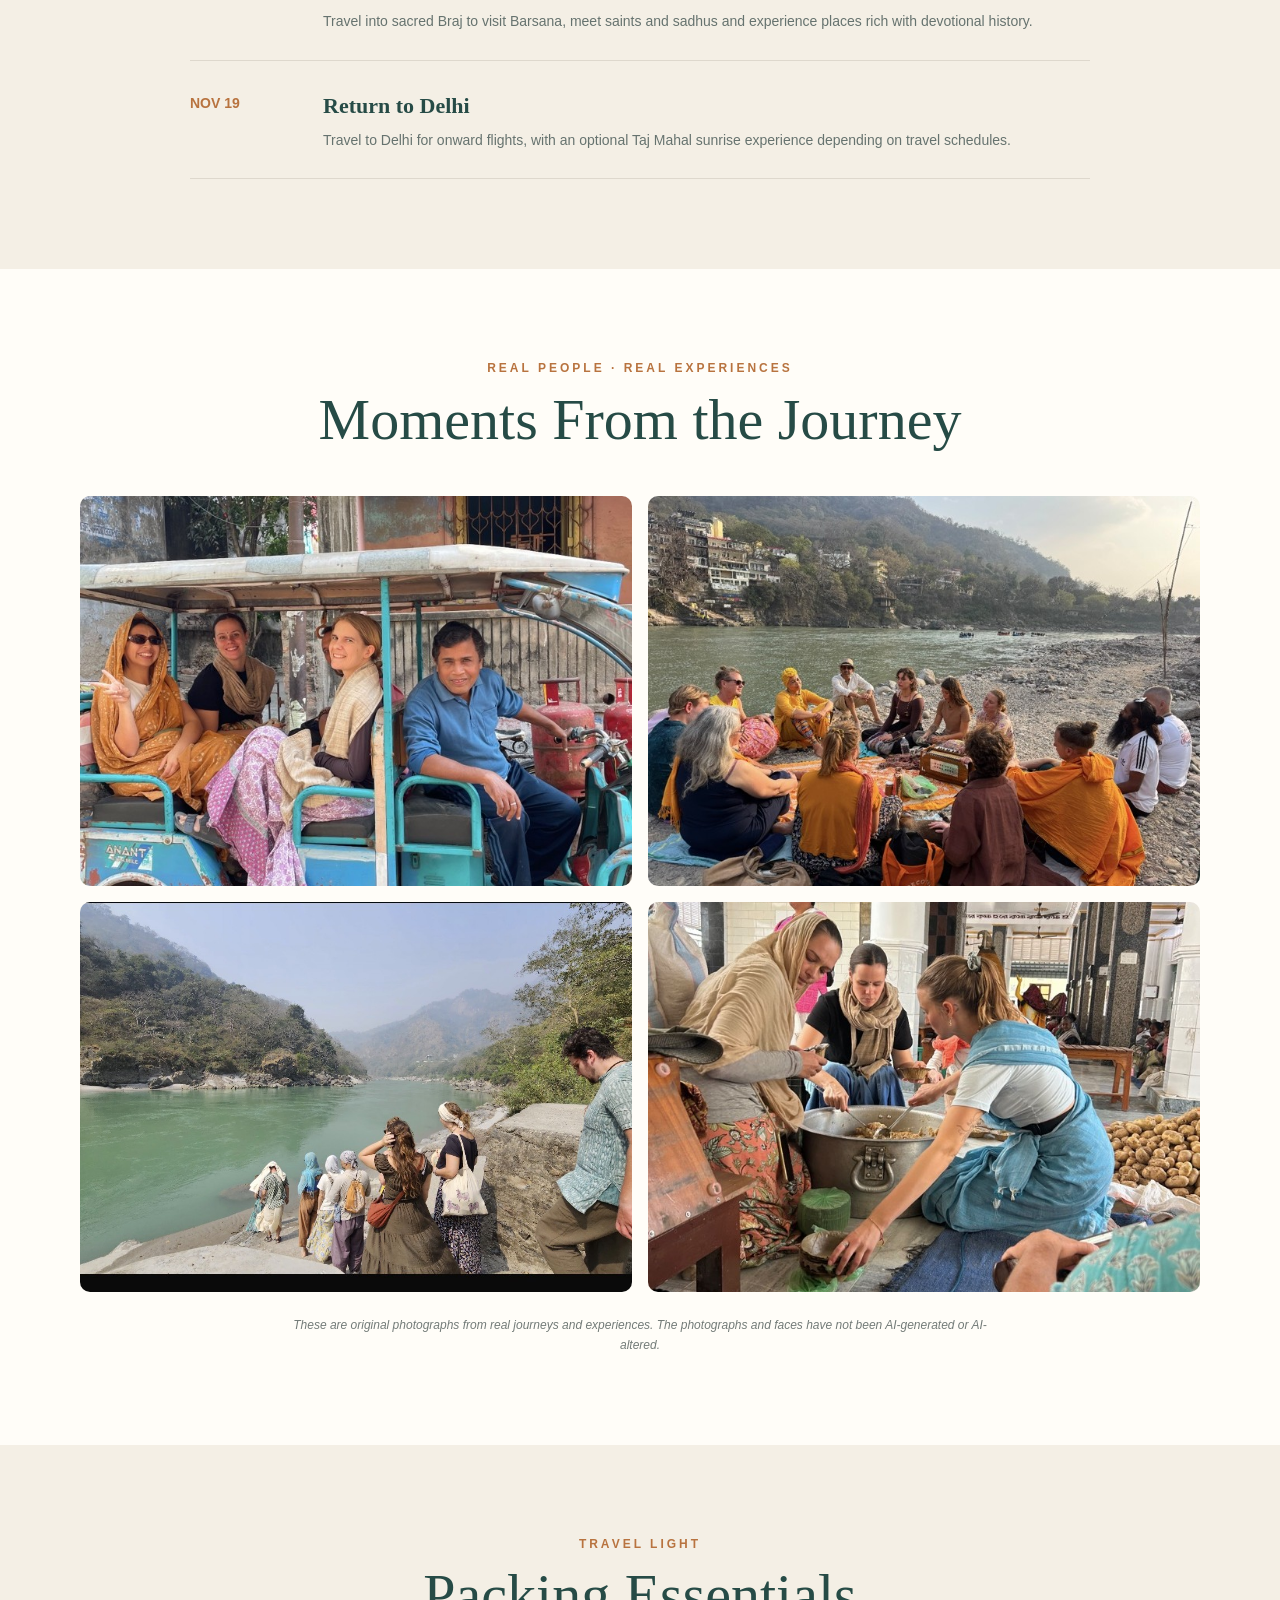
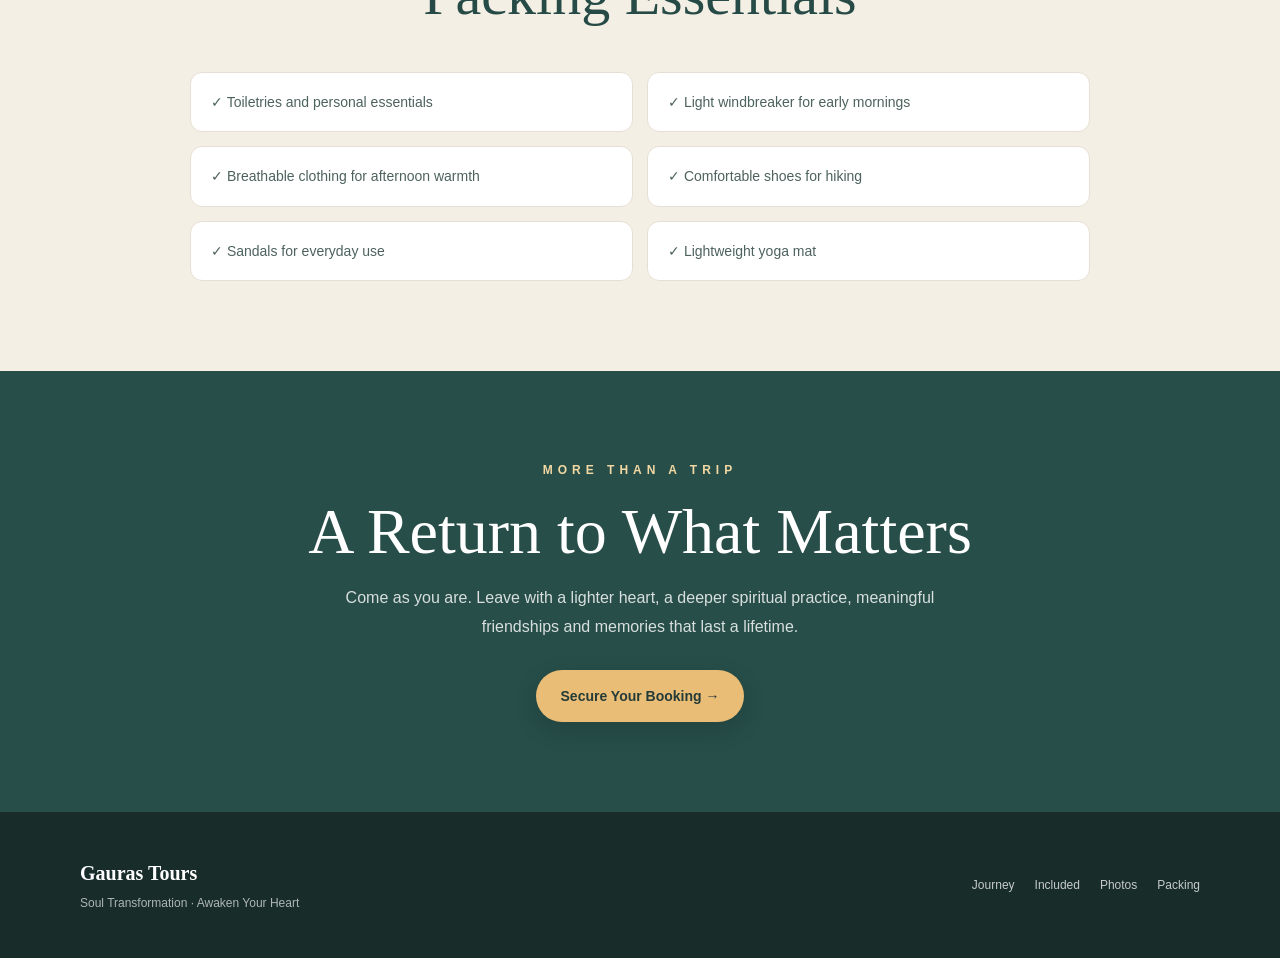
==== commit 48ac0a90: "Update index.html Finals" ====
--- a/index.html
+++ b/index.html
@@ -1,61 +1,28 @@
 <!DOCTYPE html>
 <html lang="en">
-
 <head>
   <meta charset="UTF-8">
   <meta name="viewport" content="width=device-width, initial-scale=1.0">
-
   <title>Gauras Tours | Rishikesh & Vrindavan</title>
-
-  <meta
-    name="description"
-    content="A sacred journey through Rishikesh and Vrindavan, India. November 8–19, 2026. Yoga, kirtan, temples, sacred rivers, seva and spiritual community."
-  >
-
+  <meta name="description" content="A sacred journey through Rishikesh and Vrindavan, India. November 8–19, 2026. Yoga, kirtan, temples, sacred rivers, seva and spiritual community.">
   <link rel="icon" href="favicon.svg">
 
   <style>
-    * {
-      box-sizing: border-box;
-      margin: 0;
-      padding: 0;
-    }
-
-    html {
-      scroll-behavior: smooth;
-    }
-
+    * { box-sizing: border-box; margin: 0; padding: 0; }
+    html { scroll-behavior: smooth; }
     body {
       font-family: Georgia, "Times New Roman", serif;
       color: #253b38;
       background: #fffdf8;
       line-height: 1.6;
     }
-
-    body.modal-open {
-      overflow: hidden;
-    }
-
-    img {
-      display: block;
-      width: 100%;
-    }
-
-    a {
-      text-decoration: none;
-    }
-
-    button {
-      font: inherit;
-    }
-
-    .container {
-      width: min(1120px, 90%);
-      margin: 0 auto;
-    }
+    body.modal-open { overflow: hidden; }
+    img { display: block; width: 100%; }
+    a { text-decoration: none; }
+    button { font: inherit; }
+    .container { width: min(1120px, 90%); margin: 0 auto; }
 
     /* NAVIGATION */
-
     .nav {
       background: rgba(255, 253, 248, 0.97);
       position: sticky;
@@ -64,7 +31,6 @@
       border-bottom: 1px solid rgba(37, 59, 56, 0.1);
       backdrop-filter: blur(10px);
     }
-
     .nav-inner {
       min-height: 76px;
       display: flex;
@@ -72,38 +38,33 @@
       justify-content: space-between;
       gap: 25px;
     }
-
     .brand {
       display: flex;
       align-items: center;
       gap: 11px;
       color: #253b38;
     }
-
     .brand-logo {
       width: 48px;
       height: 48px;
       object-fit: contain;
       flex-shrink: 0;
     }
-
     .brand strong {
       display: block;
       font-size: 23px;
-      letter-spacing: 0.4px;
+      letter-spacing: .4px;
       font-weight: 600;
     }
-
     .brand small {
       display: block;
       font-family: Arial, sans-serif;
       color: #77817e;
       font-size: 10px;
       margin-top: 1px;
-      letter-spacing: 0.7px;
+      letter-spacing: .7px;
       text-transform: uppercase;
     }
-
     .nav-links {
       display: flex;
       align-items: center;
@@ -111,11 +72,8 @@
       font-family: Arial, sans-serif;
       font-size: 14px;
     }
-
-    .nav-links a {
-      color: #334b47;
-    }
-
+    .nav-links a { color: #334b47; }
+    .nav-links a:hover { color: #b7743d; }
     .menu-btn {
       display: none;
       border: none;
@@ -126,7 +84,6 @@
     }
 
     /* BUTTONS */
-
     .btn {
       display: inline-block;
       padding: 15px 25px;
@@ -134,71 +91,62 @@
       font-family: Arial, sans-serif;
       font-size: 14px;
       font-weight: 700;
+      transition: .2s ease;
       text-align: center;
       border: none;
       cursor: pointer;
-      transition: 0.2s ease;
-    }
-
+    }
     .btn-primary {
       background: #2c6c65;
       color: white !important;
     }
-
     .btn-primary:hover {
       background: #245a55;
       transform: translateY(-1px);
     }
-
     .btn-gold {
       background: #e9bd76;
       color: #253b38;
-      box-shadow: 0 8px 25px rgba(0,0,0,0.15);
-    }
-
+      box-shadow: 0 8px 25px rgba(0,0,0,.15);
+    }
     .btn-gold:hover {
       background: #f2cb8d;
       transform: translateY(-2px);
     }
-
     .btn-light {
       color: white;
-      border: 1px solid rgba(255,255,255,0.75);
-      background: rgba(255,255,255,0.08);
-    }
+      border: 1px solid rgba(255,255,255,.75);
+      background: rgba(255,255,255,.08);
+    }
+    .btn-light:hover { background: rgba(255,255,255,.18); }
 
     /* HERO */
-
     .hero {
       min-height: calc(100vh - 76px);
       position: relative;
       display: flex;
       align-items: flex-end;
-
       background-image:
         linear-gradient(
           90deg,
-          rgba(13,38,37,0.72) 0%,
-          rgba(13,38,37,0.42) 48%,
-          rgba(13,38,37,0.10) 100%
+          rgba(13, 38, 37, .68) 0%,
+          rgba(13, 38, 37, .38) 52%,
+          rgba(13, 38, 37, .12) 100%
         ),
         linear-gradient(
           0deg,
-          rgba(13,38,37,0.50) 0%,
-          transparent 52%
+          rgba(13, 38, 37, .58) 0%,
+          rgba(13, 38, 37, .10) 65%
         ),
         url("ganga-walk.jpg");
-
       background-size: cover;
       background-position: center;
       color: white;
     }
-
     .hero-content {
       max-width: 820px;
       padding: 115px 0 95px;
     }
-
     .eyebrow {
       text-transform: uppercase;
       letter-spacing: 5px;
@@ -208,47 +156,43 @@
       color: #f2d8a3;
       margin-bottom: 17px;
     }
-
     .hero h1 {
       font-size: clamp(58px, 10vw, 112px);
-      line-height: 0.86;
+      line-height: .86;
       font-weight: 400;
       letter-spacing: -2px;
-      text-shadow: 0 4px 22px rgba(0,0,0,0.35);
-    }
-
+      text-shadow: 0 4px 22px rgba(0,0,0,.35);
+    }
     .hero h1 span {
       display: block;
       margin-top: 10px;
     }
-
     .hero-script {
       display: block;
       font-style: italic;
       color: #f1c875;
       font-size: clamp(28px, 5vw, 48px);
+      font-weight: 400;
       margin-top: 25px;
       letter-spacing: 1px;
-    }
-
+      line-height: 1.1;
+    }
     .hero-tags {
       margin-top: 26px;
       font-family: Arial, sans-serif;
-      color: #f4dfb4;
+      color: #fff;
       font-size: 12px;
       letter-spacing: 2px;
       font-weight: 700;
     }
-
     .hero-subtitle {
       max-width: 630px;
       font-family: Arial, sans-serif;
       font-size: 17px;
       line-height: 1.75;
       margin-top: 18px;
-      color: rgba(255,255,255,0.96);
-    }
-
+      color: rgba(255,255,255,.96);
+    }
     .hero-buttons {
       margin-top: 31px;
       display: flex;
@@ -257,29 +201,22 @@
     }
 
     /* TOUR FACTS */
-
     .tour-facts {
       background: #274e49;
       color: white;
     }
-
     .facts-grid {
       display: grid;
       grid-template-columns: repeat(2, 1fr);
       max-width: 800px;
       margin: 0 auto;
     }
-
     .fact {
       padding: 27px 20px;
       text-align: center;
-      border-right: 1px solid rgba(255,255,255,0.14);
-    }
-
-    .fact:last-child {
-      border-right: 0;
-    }
-
+      border-right: 1px solid rgba(255,255,255,.14);
+    }
+    .fact:last-child { border-right: 0; }
     .fact small {
       display: block;
       font-family: Arial, sans-serif;
@@ -289,33 +226,23 @@
       font-size: 10px;
       margin-bottom: 6px;
     }
-
     .fact strong {
       font-size: 18px;
       font-weight: 400;
     }
 
     /* GENERAL */
-
-    .section {
-      padding: 90px 0;
-    }
-
-    .section-alt {
-      background: #f4efe5;
-    }
-
+    .section { padding: 90px 0; }
+    .section-alt { background: #f4efe5; }
     .section-title {
       max-width: 720px;
       margin-bottom: 45px;
     }
-
     .section-title.center {
       margin-left: auto;
       margin-right: auto;
       text-align: center;
     }
-
     .kicker {
       font-family: Arial, sans-serif;
       color: #b8733f;
@@ -325,15 +252,13 @@
       letter-spacing: 3px;
       margin-bottom: 9px;
     }
-
     .section-title h2 {
       font-size: clamp(38px, 5vw, 58px);
       line-height: 1.1;
       font-weight: 400;
       color: #264b46;
     }
-
-    .description {
+    .section-title p.description {
       font-family: Arial, sans-serif;
       color: #65726f;
       margin-top: 16px;
@@ -341,14 +266,12 @@
     }
 
     /* INTRO */
-
     .intro-grid {
       display: grid;
       grid-template-columns: 1fr 1fr;
       gap: 65px;
       align-items: center;
     }
-
     .intro-copy h2 {
       font-size: clamp(38px, 5vw, 56px);
       font-weight: 400;
@@ -356,7 +279,6 @@
       margin-bottom: 22px;
       color: #264b46;
     }
-
     .intro-copy p {
       font-family: Arial, sans-serif;
       color: #5f6f6b;
@@ -364,7 +286,6 @@
       font-size: 16px;
       line-height: 1.8;
     }
-
     .intro-photo img {
       min-height: 500px;
       height: 60vh;
@@ -373,22 +294,19 @@
     }
 
     /* INCLUDED */
-
     .include-grid {
       display: grid;
       grid-template-columns: repeat(5, 1fr);
       gap: 15px;
     }
-
     .include-card {
       background: white;
       border-radius: 14px;
       padding: 29px 22px;
       text-align: center;
-      border: 1px solid rgba(39,78,73,0.08);
-      box-shadow: 0 8px 28px rgba(37,59,56,0.05);
-    }
-
+      border: 1px solid rgba(39,78,73,.08);
+      box-shadow: 0 8px 28px rgba(37,59,56,.05);
+    }
     .include-icon {
       width: 54px;
       height: 54px;
@@ -399,22 +317,20 @@
       place-items: center;
       font-size: 23px;
     }
-
     .include-card h3 {
       font-size: 18px;
       color: #264b46;
       margin-bottom: 10px;
-    }
-
+      font-weight: 600;
+    }
     .include-card p {
       font-family: Arial, sans-serif;
       color: #66736f;
       font-size: 13px;
       line-height: 1.6;
     }
-
     .airfare-note {
-      max-width: 700px;
+      max-width: 650px;
       margin: 28px auto 0;
       font-family: Arial, sans-serif;
       font-size: 12px;
@@ -424,13 +340,11 @@
     }
 
     /* DESTINATIONS */
-
     .destination-grid {
       display: grid;
       grid-template-columns: 1fr 1fr;
       gap: 20px;
     }
-
     .destination {
       min-height: 520px;
       position: relative;
@@ -442,36 +356,28 @@
       background-size: cover;
       background-position: center;
     }
-
     .rishikesh {
       background-image:
-        linear-gradient(to top, rgba(19,49,46,0.85), rgba(19,49,46,0.05)),
+        linear-gradient(to top, rgba(19,49,46,.85), rgba(19,49,46,.05)),
         url("riverside-kirtan.jpg");
     }
-
     .vrindavan {
       background-image:
-        linear-gradient(to top, rgba(50,35,23,0.85), rgba(50,35,23,0.05)),
+        linear-gradient(to top, rgba(50,35,23,.85), rgba(50,35,23,.05)),
         url("vrindavan-real.jpg");
     }
-
-    .destination-content {
-      padding: 40px;
-    }
-
+    .destination-content { padding: 40px; }
     .destination-content small {
       font-family: Arial, sans-serif;
       letter-spacing: 3px;
       text-transform: uppercase;
       color: #f3d694;
     }
-
     .destination-content h3 {
       font-size: 45px;
       font-weight: 400;
       margin: 5px 0 8px;
     }
-
     .destination-content p {
       max-width: 440px;
       font-style: italic;
@@ -479,12 +385,10 @@
     }
 
     /* ITINERARY */
-
     .journey-list {
       max-width: 900px;
       margin: 0 auto;
     }
-
     .journey-day {
       display: grid;
       grid-template-columns: 105px 1fr;
@@ -492,7 +396,6 @@
       padding: 27px 0;
       border-bottom: 1px solid #ded8cd;
     }
-
     .journey-day time {
       font-family: Arial, sans-serif;
       color: #b8733f;
@@ -500,19 +403,17 @@
       font-size: 14px;
       padding-top: 4px;
     }
-
     .journey-day h3 {
       color: #264b46;
       font-size: 22px;
       margin-bottom: 6px;
-    }
-
+      font-weight: 600;
+    }
     .journey-day p {
       font-family: Arial, sans-serif;
       color: #66736f;
       font-size: 14px;
     }
-
     .daily-rhythm {
       margin: 0 auto 45px;
       max-width: 900px;
@@ -528,115 +429,96 @@
     }
 
     /* GALLERY */
-
     .gallery-grid {
       display: grid;
       grid-template-columns: repeat(2, 1fr);
       gap: 16px;
     }
-
     .gallery-grid figure {
       overflow: hidden;
       border-radius: 10px;
       background: #eee;
     }
-
     .gallery-grid img {
       width: 100%;
       height: 390px;
       object-fit: cover;
     }
-
     .photo-disclaimer {
-      max-width: 760px;
-      margin: 22px auto 0;
+      max-width: 700px;
+      margin: 24px auto 0;
       text-align: center;
       font-family: Arial, sans-serif;
-      color: #777;
+      color: #737b78;
       font-size: 12px;
-      line-height: 1.6;
+      font-style: italic;
     }
 
     /* PACKING */
-
     .packing-list {
-      max-width: 760px;
+      display: grid;
+      grid-template-columns: repeat(2, 1fr);
+      gap: 14px;
+      max-width: 900px;
       margin: 0 auto;
-      display: grid;
-      grid-template-columns: 1fr 1fr;
-      gap: 15px;
-    }
-
+    }
     .packing-item {
-      font-family: Arial, sans-serif;
-      background: white;
-      padding: 17px 20px;
-      border-radius: 9px;
-      color: #4d615d;
-      border: 1px solid #ece6dc;
+      background: #fff;
+      border: 1px solid #e7dfd3;
+      border-radius: 12px;
+      padding: 18px 20px;
+      font-family: Arial, sans-serif;
+      color: #4d625e;
+      font-size: 14px;
     }
 
     /* CTA */
-
     .cta {
-      background:
-        linear-gradient(rgba(27,59,55,0.83), rgba(27,59,55,0.83)),
-        url("ganga-walk.jpg");
-      background-size: cover;
-      background-position: center;
-      color: white;
+      background: #274e49;
+      color: #fff;
+      padding: 90px 0;
       text-align: center;
-      padding: 95px 0;
-    }
-
+    }
     .cta h2 {
-      font-size: clamp(43px, 6vw, 70px);
+      font-size: clamp(40px, 6vw, 64px);
       font-weight: 400;
-      line-height: 1.05;
-    }
-
-    .cta p {
-      max-width: 670px;
-      margin: 20px auto 28px;
-      font-family: Arial, sans-serif;
-      color: rgba(255,255,255,0.88);
+      line-height: 1.08;
+      margin-bottom: 18px;
+    }
+    .cta p:not(.eyebrow) {
+      max-width: 650px;
+      margin: 0 auto 28px;
+      font-family: Arial, sans-serif;
+      color: rgba(255,255,255,.82);
       line-height: 1.8;
     }
 
     /* BOOKING MODAL */
-
     .booking-modal {
+      display: none;
       position: fixed;
       inset: 0;
-      z-index: 5000;
-      display: none;
+      z-index: 2000;
+      background: rgba(12, 29, 27, .76);
+      padding: 24px;
+      overflow-y: auto;
       align-items: center;
       justify-content: center;
-      padding: 20px;
-      background: rgba(12,29,27,0.78);
-      backdrop-filter: blur(8px);
-    }
-
-    .booking-modal.open {
-      display: flex;
-    }
-
+    }
+    .booking-modal.open { display: flex; }
     .booking-card {
+      width: min(720px, 100%);
+      background: #fffdf8;
+      border-radius: 22px;
+      padding: 50px 42px 34px;
       position: relative;
-      width: min(610px, 100%);
-      max-height: 92vh;
-      overflow-y: auto;
-      background: #fffdf8;
-      border-radius: 24px;
-      padding: 48px 38px 38px;
-      box-shadow: 0 30px 90px rgba(0,0,0,0.35);
       text-align: center;
-    }
-
+      box-shadow: 0 25px 80px rgba(0,0,0,.26);
+    }
     .booking-close {
       position: absolute;
       right: 18px;
-      top: 15px;
+      top: 16px;
       width: 42px;
       height: 42px;
       border-radius: 50%;
@@ -646,7 +528,6 @@
       font-size: 24px;
       cursor: pointer;
     }
-
     .booking-kicker {
       font-family: Arial, sans-serif;
       text-transform: uppercase;
@@ -656,14 +537,12 @@
       font-weight: 700;
       margin-bottom: 10px;
     }
-
     .booking-card h2 {
       color: #264b46;
-      font-size: clamp(35px,7vw,50px);
+      font-size: clamp(35px, 7vw, 50px);
       line-height: 1.08;
       font-weight: 400;
     }
-
     .booking-intro {
       max-width: 470px;
       margin: 16px auto 28px;
@@ -672,28 +551,24 @@
       font-size: 14px;
       line-height: 1.7;
     }
-
     .payment-options {
       display: grid;
       grid-template-columns: 1fr 1fr;
       gap: 15px;
     }
-
     .payment-option {
       border: 1px solid #e5ddd0;
-      background: white;
+      background: #fff;
       border-radius: 16px;
       padding: 25px 20px;
       display: flex;
       flex-direction: column;
       align-items: center;
     }
-
     .payment-option.featured {
       border: 2px solid #dab36f;
       background: #fffaf1;
     }
-
     .payment-label {
       font-family: Arial, sans-serif;
       text-transform: uppercase;
@@ -703,13 +578,706 @@
       font-weight: 700;
       margin-bottom: 8px;
     }
-
     .payment-option h3 {
       font-size: 22px;
+      line-height: 1.2;
+      font-weight: 500;
       color: #264b46;
       margin-bottom: 5px;
     }
-
     .payment-price {
       font-size: 32px;
-      color: #
+      color: #264b46;
+      margin: 9px 0 12px;
+    }
+    .payment-option p {
+      font-family: Arial, sans-serif;
+      color: #687570;
+      font-size: 12px;
+      line-height: 1.6;
+      min-height: 58px;
+      margin-bottom: 18px;
+    }
+    .payment-option .btn {
+      width: 100%;
+      margin-top: auto;
+    }
+    .deposit-note {
+      max-width: 480px;
+      margin: 22px auto 0;
+      color: #7d807d;
+      font-family: Arial, sans-serif;
+      font-size: 11px;
+      line-height: 1.6;
+    }
+
+    /* FOOTER */
+    .footer {
+      background: #182d2a;
+      color: white;
+      padding: 45px 0;
+    }
+    .footer-inner {
+      display: flex;
+      justify-content: space-between;
+      gap: 35px;
+      align-items: center;
+    }
+    .footer strong {
+      display: block;
+      font-size: 20px;
+      margin-bottom: 5px;
+    }
+    .footer p {
+      font-family: Arial, sans-serif;
+      font-size: 12px;
+      color: rgba(255,255,255,.65);
+    }
+    .footer-links {
+      display: flex;
+      gap: 20px;
+      font-family: Arial, sans-serif;
+      font-size: 12px;
+    }
+    .footer-links a { color: rgba(255,255,255,.75); }
+
+    /* TABLET */
+    @media (max-width: 900px) {
+      .include-grid { grid-template-columns: repeat(2, 1fr); }
+      .intro-grid, .destination-grid { grid-template-columns: 1fr; }
+      .intro-photo img { height: 450px; min-height: 0; }
+    }
+
+    /* MOBILE */
+    @media (max-width: 700px) {
+      .nav-inner { min-height: 67px; }
+      .brand-logo { width: 42px; height: 42px; }
+      .brand strong { font-size: 20px; }
+      .brand small { display: none; }
+      .menu-btn { display: block; }
+      .nav-links {
+        display: none;
+        position: absolute;
+        left: 0;
+        right: 0;
+        top: 67px;
+        background: #fffdf8;
+        flex-direction: column;
+        align-items: stretch;
+        padding: 22px 5%;
+        border-bottom: 1px solid #ddd;
+        box-shadow: 0 8px 20px rgba(0,0,0,.08);
+      }
+      .nav-links.open { display: flex; }
+      .hero {
+        min-height: calc(100vh - 67px);
+        align-items: flex-end;
+        background-position: 58% center;
+      }
+      .hero-content { padding: 95px 0 65px; }
+      .hero h1 {
+        font-size: clamp(56px, 18vw, 82px);
+        line-height: .88;
+      }
+      .hero-script {
+        font-size: 30px;
+        margin-top: 21px;
+      }
+      .hero-tags {
+        line-height: 1.8;
+        font-size: 10px;
+        letter-spacing: 1.6px;
+      }
+      .hero-subtitle {
+        font-size: 15px;
+        line-height: 1.65;
+      }
+      .hero-buttons {
+        flex-direction: column;
+        align-items: stretch;
+      }
+      .hero-buttons .btn { width: 100%; }
+      .facts-grid { grid-template-columns: 1fr 1fr; }
+      .fact { padding: 22px 10px; }
+      .fact strong { font-size: 14px; }
+      .section { padding: 65px 0; }
+      .include-grid, .gallery-grid, .packing-list { grid-template-columns: 1fr; }
+      .include-card { padding: 25px 20px; }
+      .gallery-grid img { height: 310px; }
+      .destination { min-height: 440px; }
+      .destination-content { padding: 30px; }
+      .destination-content h3 { font-size: 38px; }
+      .daily-rhythm { grid-template-columns: 1fr; }
+      .journey-day {
+        grid-template-columns: 75px 1fr;
+        gap: 17px;
+      }
+      .payment-options { grid-template-columns: 1fr; }
+      .booking-card {
+        padding: 47px 22px 27px;
+        border-radius: 18px;
+      }
+      .payment-option p { min-height: 0; }
+      .footer-inner {
+        flex-direction: column;
+        align-items: flex-start;
+      }
+      .footer-links { flex-wrap: wrap; }
+    }
+  </style>
+</head>
+
+<body>
+
+  <nav class="nav">
+    <div class="container nav-inner">
+      <a class="brand" href="#top">
+        <img src="favicon.svg" alt="Gauras Tours logo" class="brand-logo">
+        <span>
+          <strong>Gauras Tours</strong>
+          <small>Soul Transformation · Awaken Your Heart</small>
+        </span>
+      </a>
+
+      <button class="menu-btn" id="menuButton" aria-label="Open menu">☰</button>
+
+      <div class="nav-links" id="navLinks">
+        <a href="#journey">The Journey</a>
+        <a href="#included">What's Included</a>
+        <a href="#gallery">Photos</a>
+        <a href="#packing">Packing</a>
+        <button class="btn btn-primary booking-trigger" type="button">
+          Secure Your Booking
+        </button>
+      </div>
+    </div>
+  </nav>
+
+  <main id="top">
+
+    <section class="hero">
+      <div class="container">
+        <div class="hero-content">
+          <p class="eyebrow">Sacred Journeys To</p>
+
+          <h1>
+            Rishikesh
+            <span>&amp; Vrindavan</span>
+          </h1>
+
+          <span class="hero-script">Awaken · Open · Transform</span>
+
+          <p class="hero-tags">
+            YOGA · KIRTAN · TEMPLE VISITS · SACRED SERVICE
+          </p>
+
+          <p class="hero-subtitle">
+            A life-changing journey through the spiritual heart of India,
+            with daily practice, ancient temples, holy rivers and meaningful community.
+          </p>
+
+          <div class="hero-buttons">
+            <button class="btn btn-gold booking-trigger" type="button">
+              Secure Your Booking →
+            </button>
+
+            <a class="btn btn-light" href="#journey">
+              View Itinerary
+            </a>
+          </div>
+        </div>
+      </div>
+    </section>
+
+    <section class="tour-facts">
+      <div class="container facts-grid">
+        <div class="fact">
+          <small>Dates</small>
+          <strong>8–19 November 2026</strong>
+        </div>
+
+        <div class="fact">
+          <small>Journey</small>
+          <strong>12 Days</strong>
+        </div>
+      </div>
+    </section>
+
+    <section class="section">
+      <div class="container intro-grid">
+        <div class="intro-copy">
+          <p class="kicker">India: A Journey Within</p>
+
+          <h2>
+            More than a tour.<br>
+            A journey of the heart.
+          </h2>
+
+          <p>
+            Travel from the sacred Himalayan foothills of Rishikesh
+            to the timeless devotional atmosphere of Vrindavan.
+          </p>
+
+          <p>
+            Each day combines spiritual practice with authentic experiences:
+            yoga, kirtan, temple visits, sacred rivers, nature, pilgrimage,
+            seva and time for personal reflection.
+          </p>
+
+          <p>
+            This journey is created for those who want to experience India
+            with greater depth, simplicity and spiritual purpose.
+          </p>
+        </div>
+
+        <div class="intro-photo">
+          <img src="vrindavan-real.jpg" alt="Sacred atmosphere of Vrindavan, India">
+        </div>
+      </div>
+    </section>
+
+    <section class="section section-alt" id="included">
+      <div class="container">
+        <div class="section-title center">
+          <p class="kicker">Travel With Ease</p>
+          <h2>What's Included</h2>
+          <p class="description">
+            The essential details are thoughtfully arranged so you
+            can focus on the experience itself.
+          </p>
+        </div>
+
+        <div class="include-grid">
+          <article class="include-card">
+            <div class="include-icon">✦</div>
+            <h3>Tour Guidance</h3>
+            <p>
+              Experienced guidance and on-the-ground support
+              throughout the pilgrimage.
+            </p>
+          </article>
+
+          <article class="include-card">
+            <div class="include-icon">🚐</div>
+            <h3>Private Transport</h3>
+            <p>
+              Comfortable private group transportation between
+              destinations and sacred sites.
+            </p>
+          </article>
+
+          <article class="include-card">
+            <div class="include-icon">✿</div>
+            <h3>Sacred Experiences</h3>
+            <p>
+              Temples, holy rivers, parikrama, kirtan, satsang,
+              seva and meaningful spiritual experiences.
+            </p>
+          </article>
+
+          <article class="include-card">
+            <div class="include-icon">☼</div>
+            <h3>Vegetarian Meals</h3>
+            <p>
+              Fresh, wholesome and nourishing vegetarian meals
+              throughout the journey.
+            </p>
+          </article>
+
+          <article class="include-card">
+            <div class="include-icon">⌂</div>
+            <h3>3-Star Hotels or Better</h3>
+            <p>
+              Comfortable Western-style hotel accommodation
+              throughout the pilgrimage.
+            </p>
+          </article>
+        </div>
+
+        <p class="airfare-note">
+          * International airfare and flight costs are not included in the tour price.
+        </p>
+      </div>
+    </section>
+
+    <section class="section">
+      <div class="container destination-grid">
+        <article class="destination rishikesh">
+          <div class="destination-content">
+            <small>Rishikesh</small>
+            <h3>Awaken</h3>
+            <p>
+              “In the stillness of the mountains and beside the
+              sacred Ganga, we remember what truly matters.”
+            </p>
+          </div>
+        </article>
+
+        <article class="destination vrindavan">
+          <div class="destination-content">
+            <small>Vrindavan</small>
+            <h3>Open the Heart</h3>
+            <p>
+              “Enter the devotional heart of India, where sacred
+              places, timeless teachings and loving service come alive.”
+            </p>
+          </div>
+        </article>
+      </div>
+    </section>
+
+    <section class="section section-alt" id="journey">
+      <div class="container">
+        <div class="section-title center">
+          <p class="kicker">November 8–19, 2026</p>
+          <h2>The Journey</h2>
+          <p class="description">
+            A thoughtful rhythm of pilgrimage, practice,
+            exploration, community and reflection.
+          </p>
+        </div>
+
+        <div class="daily-rhythm">
+          <div>
+            ☀️ <strong>Daily Morning Yoga</strong><br>
+            Begin the day grounded, open and present.
+          </div>
+
+          <div>
+            🌙 <strong>Evening Reflection</strong><br>
+            Kirtan, spiritual readings and time together.
+          </div>
+        </div>
+
+        <div class="journey-list">
+
+          <div class="journey-day">
+            <time>NOV 8</time>
+            <div>
+              <h3>Arrival in Delhi</h3>
+              <p>
+                Arrive in Delhi, transfer to the hotel, settle in
+                and prepare for the journey ahead.
+              </p>
+            </div>
+          </div>
+
+          <div class="journey-day">
+            <time>NOV 9</time>
+            <div>
+              <h3>Journey to Rishikesh</h3>
+              <p>
+                After breakfast, travel north toward the Himalayan
+                foothills and the sacred city of Rishikesh.
+              </p>
+            </div>
+          </div>
+
+          <div class="journey-day">
+            <time>NOV 10</time>
+            <div>
+              <h3>Waterfall Hike &amp; Ganga Puja</h3>
+              <p>
+                Morning yoga, a beautiful waterfall hike and an
+                evening experience beside the sacred Ganga.
+              </p>
+            </div>
+          </div>
+
+          <div class="journey-day">
+            <time>NOV 11</time>
+            <div>
+              <h3>Devi Temple Sunrise</h3>
+              <p>
+                Rise early for a sunrise visit to Devi Temple
+                followed by a scenic hike down through the Himalayan landscape.
+              </p>
+            </div>
+          </div>
+
+          <div class="journey-day">
+            <time>NOV 12</time>
+            <div>
+              <h3>Vashishtha's Cave</h3>
+              <p>
+                Visit the ancient meditation cave associated with the sage
+                Vashishtha and spend contemplative time beside the Ganga.
+              </p>
+            </div>
+          </div>
+
+          <div class="journey-day">
+            <time>NOV 13</time>
+            <div>
+              <h3>Haridwar Excursion</h3>
+              <p>
+                Explore one of India's most sacred pilgrimage cities
+                and experience its powerful river and temple atmosphere.
+              </p>
+            </div>
+          </div>
+
+          <div class="journey-day">
+            <time>NOV 14</time>
+            <div>
+              <h3>Neelkanth Mahadev Temple</h3>
+              <p>
+                Journey into the hills for a sacred temple visit
+                surrounded by the natural beauty of the Himalayan region.
+              </p>
+            </div>
+          </div>
+
+          <div class="journey-day">
+            <time>NOV 15</time>
+            <div>
+              <h3>Journey to Vrindavan</h3>
+              <p>
+                Travel from Rishikesh to Vrindavan and enter
+                the devotional heart of Braj.
+              </p>
+            </div>
+          </div>
+
+          <div class="journey-day">
+            <time>NOV 16</time>
+            <div>
+              <h3>Govardhan Parikrama &amp; Seva</h3>
+              <p>
+                Experience a portion of sacred Govardhan parikrama
+                followed by meaningful seva at the widows' ashram
+                near Radha-kunda.
+              </p>
+            </div>
+          </div>
+
+          <div class="journey-day">
+            <time>NOV 17</time>
+            <div>
+              <h3>Krishna-Balaram &amp; Radha-Raman</h3>
+              <p>
+                Attend the morning spiritual program, visit the historic
+                Radha-Raman Temple and spend the evening with sacred
+                readings and spiritual discussion.
+              </p>
+            </div>
+          </div>
+
+          <div class="journey-day">
+            <time>NOV 18</time>
+            <div>
+              <h3>Barsana</h3>
+              <p>
+                Travel into sacred Braj to visit Barsana, meet saints
+                and sadhus and experience places rich with devotional history.
+              </p>
+            </div>
+          </div>
+
+          <div class="journey-day">
+            <time>NOV 19</time>
+            <div>
+              <h3>Return to Delhi</h3>
+              <p>
+                Travel to Delhi for onward flights, with an optional
+                Taj Mahal sunrise experience depending on travel schedules.
+              </p>
+            </div>
+          </div>
+
+        </div>
+      </div>
+    </section>
+
+    <section class="section" id="gallery">
+      <div class="container">
+        <div class="section-title center">
+          <p class="kicker">Real People · Real Experiences</p>
+          <h2>Moments From the Journey</h2>
+        </div>
+
+        <div class="gallery-grid">
+          <figure>
+            <img src="rickshaw.jpg" alt="Travellers experiencing India together" loading="lazy">
+          </figure>
+
+          <figure>
+            <img src="riverside-kirtan.jpg" alt="Kirtan beside the sacred river" loading="lazy">
+          </figure>
+
+          <figure>
+            <img src="ganga-walk.jpg" alt="Travellers walking beside the Ganga" loading="lazy">
+          </figure>
+
+          <figure>
+            <img src="seva.jpg" alt="Travellers participating in sacred service" loading="lazy">
+          </figure>
+        </div>
+
+        <p class="photo-disclaimer">
+          These are original photographs from real journeys and experiences.
+          The photographs and faces have not been AI-generated or AI-altered.
+        </p>
+      </div>
+    </section>
+
+    <section class="section section-alt" id="packing">
+      <div class="container">
+        <div class="section-title center">
+          <p class="kicker">Travel Light</p>
+          <h2>Packing Essentials</h2>
+        </div>
+
+        <div class="packing-list">
+          <div class="packing-item">✓ Toiletries and personal essentials</div>
+          <div class="packing-item">✓ Light windbreaker for early mornings</div>
+          <div class="packing-item">✓ Breathable clothing for afternoon warmth</div>
+          <div class="packing-item">✓ Comfortable shoes for hiking</div>
+          <div class="packing-item">✓ Sandals for everyday use</div>
+          <div class="packing-item">✓ Lightweight yoga mat</div>
+        </div>
+      </div>
+    </section>
+
+    <section class="cta">
+      <div class="container">
+        <p class="eyebrow">More Than a Trip</p>
+        <h2>A Return to What Matters</h2>
+        <p>
+          Come as you are. Leave with a lighter heart, a deeper
+          spiritual practice, meaningful friendships and memories
+          that last a lifetime.
+        </p>
+
+        <button class="btn btn-gold booking-trigger" type="button">
+          Secure Your Booking →
+        </button>
+      </div>
+    </section>
+
+  </main>
+
+  <footer class="footer">
+    <div class="container footer-inner">
+      <div>
+        <strong>Gauras Tours</strong>
+        <p>Soul Transformation · Awaken Your Heart</p>
+      </div>
+
+      <div class="footer-links">
+        <a href="#journey">Journey</a>
+        <a href="#included">Included</a>
+        <a href="#gallery">Photos</a>
+        <a href="#packing">Packing</a>
+      </div>
+    </div>
+  </footer>
+
+  <!-- BOOKING WINDOW -->
+  <div class="booking-modal" id="bookingModal" aria-hidden="true">
+    <div class="booking-card" role="dialog" aria-modal="true" aria-labelledby="bookingTitle">
+
+      <button class="booking-close" id="bookingClose" type="button" aria-label="Close booking window">
+        ×
+      </button>
+
+      <p class="booking-kicker">Gauras Tours · India 2026</p>
+
+      <h2 id="bookingTitle">Secure Your Booking</h2>
+
+      <p class="booking-intro">
+        Choose the payment option that works best for you.
+        Choose either the A$500 deposit or the A$2,800 full payment option below.
+      </p>
+
+      <div class="payment-options">
+
+        <div class="payment-option featured">
+          <div class="payment-label">Secure Your Place</div>
+          <h3>Pay Your Deposit</h3>
+          <div class="payment-price">A$500</div>
+          <p>
+            Pay the non-refundable A$500 deposit to secure
+            your place on the November pilgrimage.
+          </p>
+          <a class="btn btn-gold" href="https://square.link/u/m7vlP7aY?src=sheet" target="_blank" rel="noopener">
+            Pay A$500 Deposit →
+          </a>
+        </div>
+
+        <div class="payment-option">
+          <div class="payment-label">Pay In Full</div>
+          <h3>Complete Payment</h3>
+          <div class="payment-price">A$2,800</div>
+          <p>
+            Pay the full A$2,800 pilgrimage amount
+            and secure your reservation in full.
+          </p>
+          <a class="btn btn-primary" href="https://square.link/u/HUQO2lOY?src=sheet" target="_blank" rel="noopener">
+            Pay A$2,800 in Full →
+          </a>
+        </div>
+
+      </div>
+
+      <p class="deposit-note">
+        The A$500 reservation deposit is non-refundable and is applied
+        toward the total A$2,800 pilgrimage price.
+        International airfare is not included.
+      </p>
+
+    </div>
+  </div>
+
+  <script>
+    const menuButton = document.getElementById("menuButton");
+    const navLinks = document.getElementById("navLinks");
+
+    menuButton.addEventListener("click", function () {
+      navLinks.classList.toggle("open");
+    });
+
+    document.querySelectorAll(".nav-links a").forEach(function(link) {
+      link.addEventListener("click", function () {
+        navLinks.classList.remove("open");
+      });
+    });
+
+    const bookingModal = document.getElementById("bookingModal");
+    const bookingClose = document.getElementById("bookingClose");
+    const bookingTriggers = document.querySelectorAll(".booking-trigger");
+
+    function openBooking() {
+      bookingModal.classList.add("open");
+      bookingModal.setAttribute("aria-hidden", "false");
+      document.body.classList.add("modal-open");
+      navLinks.classList.remove("open");
+    }
+
+    function closeBooking() {
+      bookingModal.classList.remove("open");
+      bookingModal.setAttribute("aria-hidden", "true");
+      document.body.classList.remove("modal-open");
+    }
+
+    bookingTriggers.forEach(function(button) {
+      button.addEventListener("click", openBooking);
+    });
+
+    bookingClose.addEventListener("click", closeBooking);
+
+    bookingModal.addEventListener("click", function(event) {
+      if (event.target === bookingModal) {
+        closeBooking();
+      }
+    });
+
+    document.addEventListener("keydown", function(event) {
+      if (event.key === "Escape") {
+        closeBooking();
+      }
+    });
+  </script>
+
+</body>
+</html>
